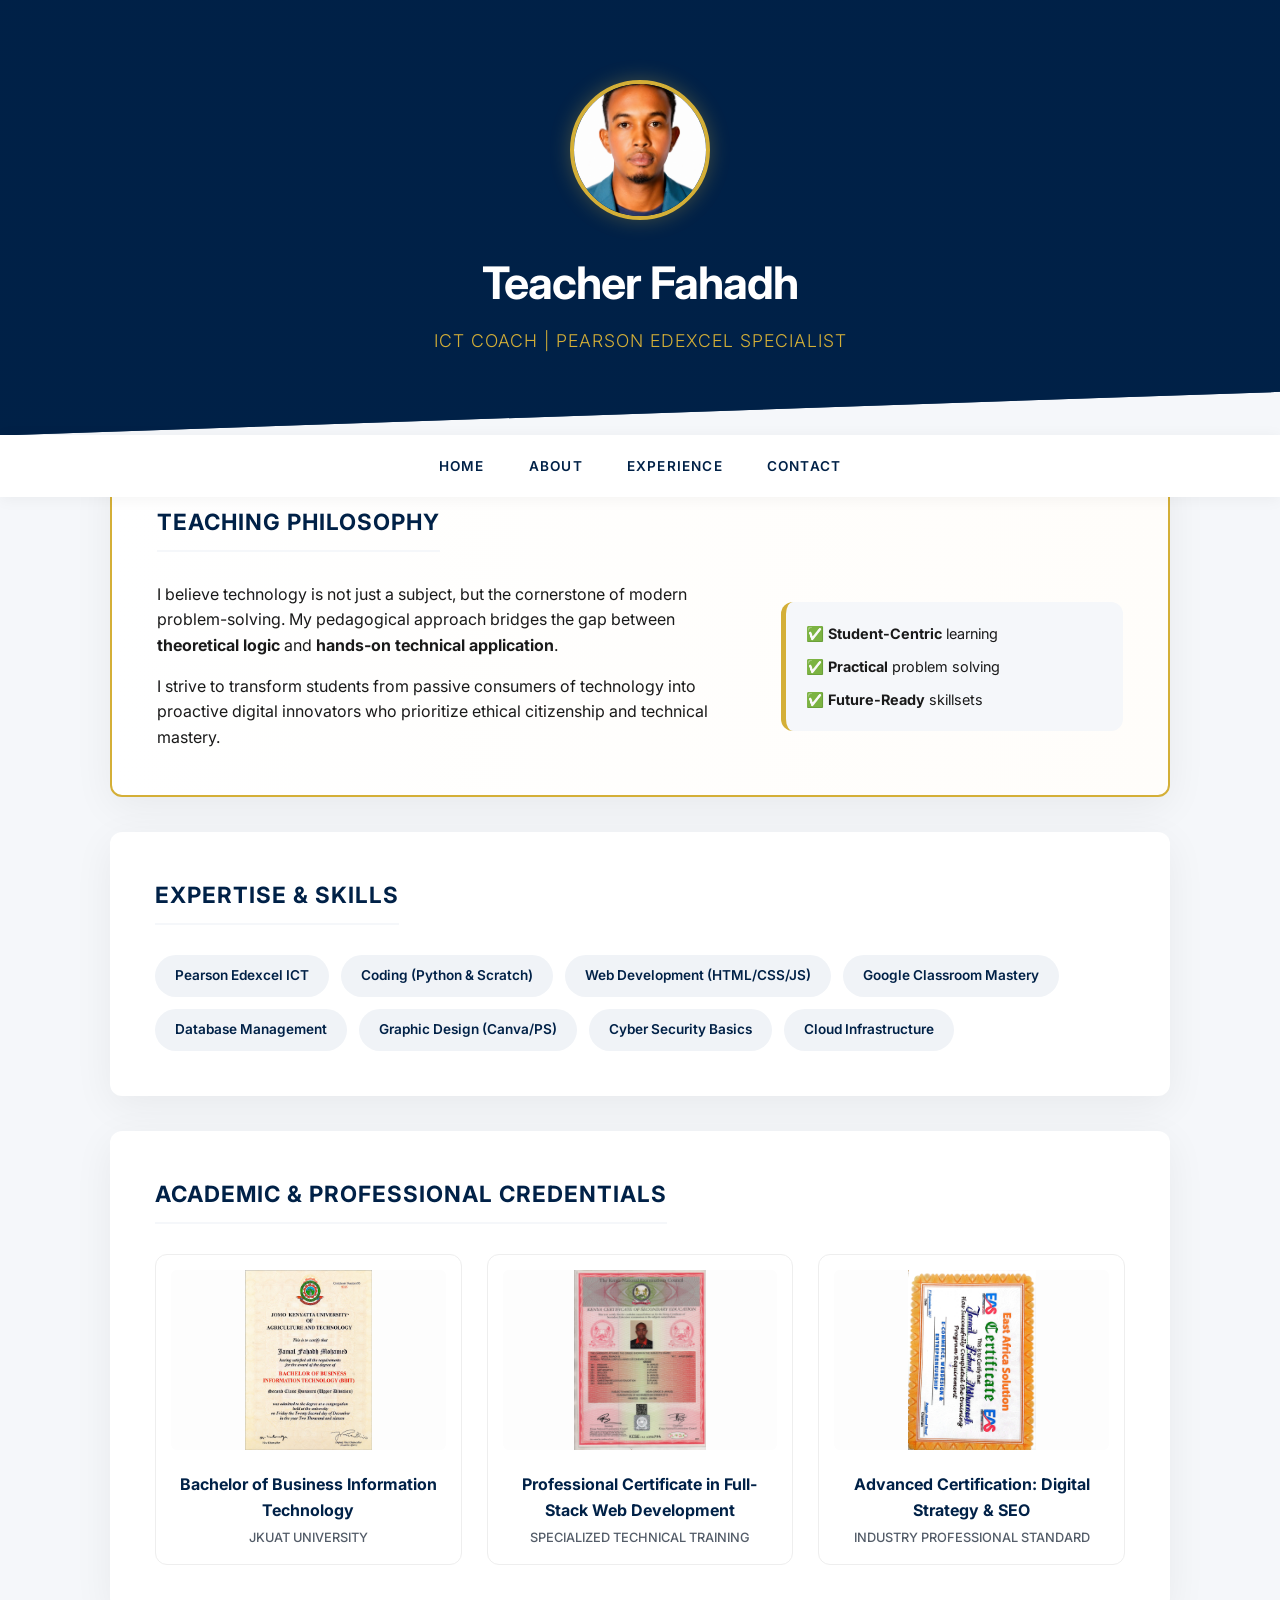
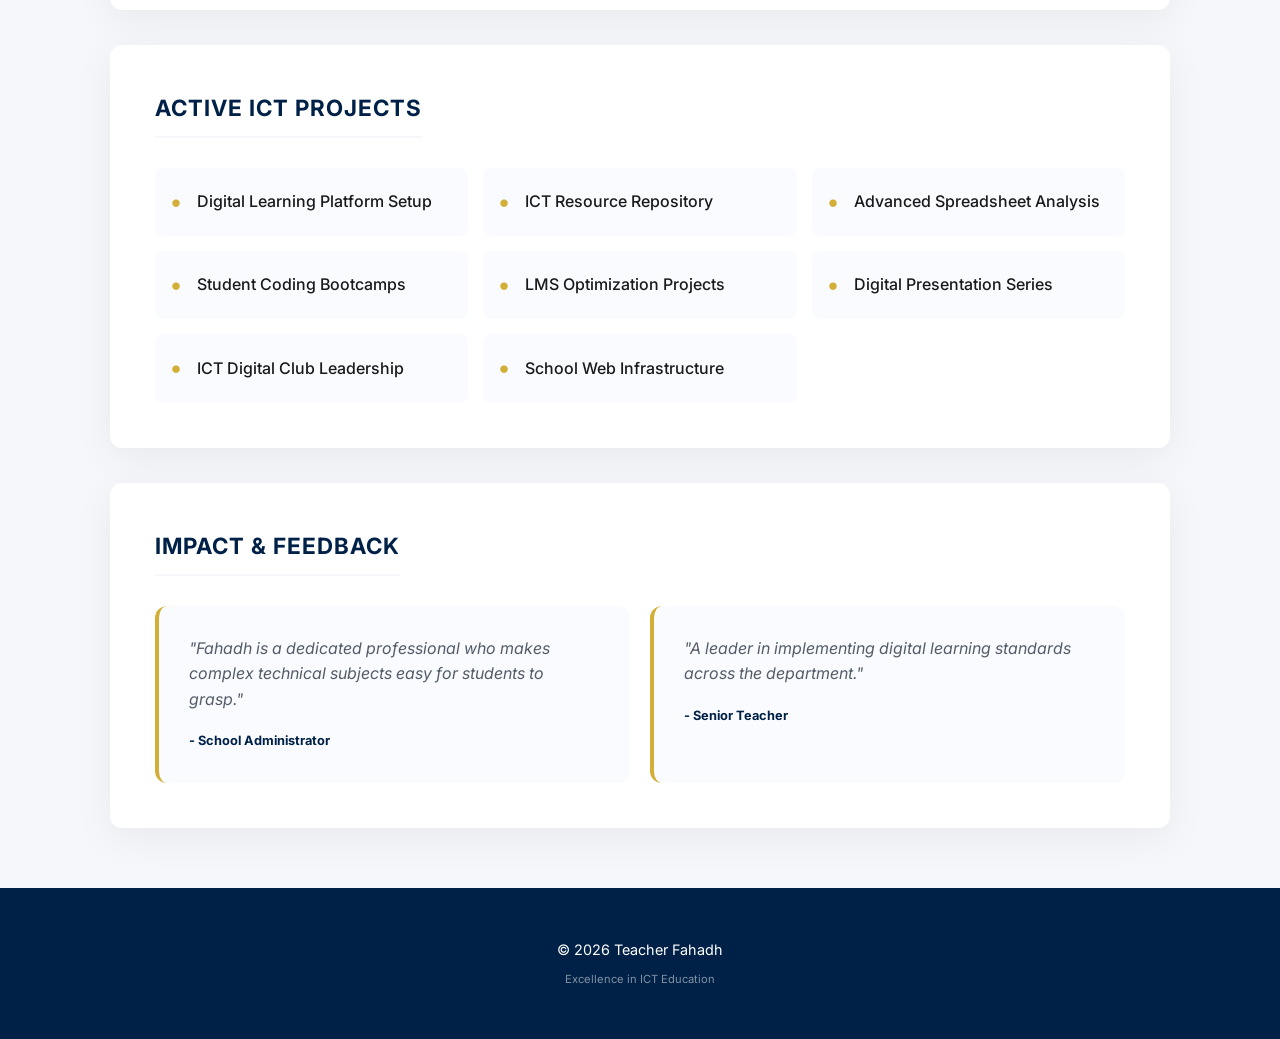
==== about.html @ ad8190e0 "Implement teaching philosophy section in about.html Added teaching philosophy section with styling a" ====
<!DOCTYPE html>
<html lang="en">
<head>
    <meta charset="UTF-8">
    <meta name="viewport" content="width=device-width, initial-scale=1.0">
    <title>About | Teacher Fahadh</title>
    <link href="https://fonts.googleapis.com/css2?family=Inter:wght@300;400;500;600;700&display=swap" rel="stylesheet">
    <style>
        :root {
            --primary: #002147; /* Academic Deep Navy */
            --secondary: #d4af37; /* Professional Gold Accent */
            --accent: #0056b3;
            --bg: #f5f7fa;
            --white: #ffffff;
            --text-main: #1a1a1a;
            --text-muted: #535c68;
            --radius: 12px;
            --shadow: 0 10px 40px rgba(0,0,0,0.06);
        }

        * { margin: 0; padding: 0; box-sizing: border-box; }

        body {
            font-family: 'Inter', sans-serif;
            background-color: var(--bg);
            color: var(--text-main);
            line-height: 1.6;
        }

        /* --- Elegant Header --- */
        header {
            background: linear-gradient(rgba(0, 33, 71, 0.9), rgba(0, 33, 71, 0.9)), url('https://www.transparenttextures.com/patterns/cubes.png'), var(--primary);
            padding: 80px 20px;
            text-align: center;
            color: var(--white);
            clip-path: polygon(0 0, 100% 0, 100% 90%, 0% 100%);
        }

        header img {
            width: 140px;
            height: 140px;
            border-radius: 50%;
            border: 4px solid var(--secondary);
            box-shadow: 0 0 20px rgba(212, 175, 55, 0.3);
            object-fit: cover;
            margin-bottom: 20px;
        }

        header h1 { font-size: 2.8rem; letter-spacing: -1px; margin-bottom: 8px; }
        header p { font-weight: 300; letter-spacing: 1px; color: var(--secondary); font-size: 1.1rem; text-transform: uppercase; }

        /* --- Floating Navigation --- */
        nav {
            background: var(--white);
            padding: 18px 0;
            position: sticky;
            top: 0;
            z-index: 1000;
            text-align: center;
            box-shadow: 0 2px 15px rgba(0,0,0,0.05);
        }

        nav a {
            color: var(--primary);
            text-decoration: none;
            margin: 0 20px;
            font-weight: 600;
            font-size: 0.85rem;
            text-transform: uppercase;
            letter-spacing: 1.2px;
            transition: all 0.3s;
        }

        nav a:hover { color: var(--accent); border-bottom: 2px solid var(--secondary); }

        /* --- Content Container --- */
        .container {
            max-width: 1100px;
            margin: -40px auto 60px;
            padding: 0 20px;
        }

        .section {
            background: var(--white);
            padding: 45px;
            border-radius: var(--radius);
            box-shadow: var(--shadow);
            margin-bottom: 35px;
        }

        /* --- Teaching Philosophy Highlighting --- */
        .philosophy-card {
            border: 2px solid var(--secondary);
            background: linear-gradient(to right, #ffffff, #fffdfa);
        }

        .philosophy-content {
            display: flex;
            gap: 30px;
            align-items: center;
        }

        .philosophy-text { flex: 2; }
        .philosophy-quotes {
            flex: 1;
            background: var(--bg);
            padding: 20px;
            border-radius: var(--radius);
            font-size: 0.9rem;
            border-left: 5px solid var(--secondary);
        }

        h2 {
            color: var(--primary);
            font-size: 1.4rem;
            margin-bottom: 30px;
            text-transform: uppercase;
            letter-spacing: 1px;
            border-bottom: 2px solid var(--bg);
            padding-bottom: 10px;
            display: inline-block;
        }

        /* --- Skills & Project Tags --- */
        .skill-grid {
            display: flex;
            flex-wrap: wrap;
            gap: 12px;
        }

        .skill-tag {
            background: #f0f3f7;
            padding: 10px 20px;
            border-radius: 50px;
            font-size: 0.85rem;
            font-weight: 600;
            color: var(--primary);
            transition: 0.3s;
        }

        .skill-tag:hover {
            background: var(--primary);
            color: var(--white);
            transform: scale(1.05);
        }

        /* --- Grid Lists --- */
        .list-grid {
            display: grid;
            grid-template-columns: repeat(auto-fit, minmax(280px, 1fr));
            gap: 15px;
            list-style: none;
        }

        .list-grid li {
            padding: 15px;
            background: #f9fbff;
            border-radius: 8px;
            font-weight: 500;
            display: flex;
            align-items: center;
        }

        .list-grid li::before {
            content: "•";
            color: var(--secondary);
            font-size: 1.5rem;
            margin-right: 15px;
        }

        /* --- Certificate Gallery --- */
        .credential-grid {
            display: grid;
            grid-template-columns: repeat(auto-fit, minmax(280px, 1fr));
            gap: 25px;
        }

        .cert-card {
            border: 1px solid #eee;
            padding: 15px;
            border-radius: var(--radius);
            text-align: center;
            transition: 0.4s;
            background: #fff;
        }

        .cert-card:hover { border-color: var(--secondary); box-shadow: 0 15px 30px rgba(0,0,0,0.1); }

        .cert-card img {
            width: 100%;
            height: 180px;
            object-fit: contain;
            background: #fdfdfd;
            border-radius: 6px;
            margin-bottom: 15px;
        }

        .cert-card h4 { font-size: 1rem; color: var(--primary); margin-bottom: 5px; }
        .cert-card p { font-size: 0.8rem; color: var(--text-muted); font-weight: 500; text-transform: uppercase; }

        /* --- Testimonials --- */
        .testimonial-grid {
            display: grid;
            grid-template-columns: repeat(auto-fit, minmax(300px, 1fr));
            gap: 20px;
        }

        .testimonial-card {
            padding: 30px;
            border-radius: var(--radius);
            background: #f9fbff;
            border-left: 4px solid var(--secondary);
        }

        .testimonial-card p { font-style: italic; color: var(--text-muted); margin-bottom: 15px; }
        .testimonial-card span { font-weight: 700; color: var(--primary); font-size: 0.8rem; }

        footer {
            background: var(--primary);
            color: var(--white);
            text-align: center;
            padding: 50px 20px;
            font-size: 0.9rem;
        }

        @media (max-width: 768px) {
            header h1 { font-size: 2rem; }
            .section { padding: 25px; }
            .philosophy-content { flex-direction: column; }
        }
    </style>
</head>
<body>

<header>
    <img src="profile.jpg" alt="Teacher Fahadh">
    <h1>Teacher Fahadh</h1>
    <p>ICT Coach | Pearson Edexcel Specialist</p>
</header>

<nav>
    <a href="index.html">Home</a>
    <a href="about.html">About</a>
    <a href="experience.html">Experience</a>
    <a href="contact.html">Contact</a>
</nav>

<div class="container">

    <div class="section philosophy-card">
        <h2>Teaching Philosophy</h2>
        <div class="philosophy-content">
            <div class="philosophy-text">
                <p>I believe technology is not just a subject, but the cornerstone of modern problem-solving. My pedagogical approach bridges the gap between <strong>theoretical logic</strong> and <strong>hands-on technical application</strong>.</p>
                <p style="margin-top: 15px;">I strive to transform students from passive consumers of technology into proactive digital innovators who prioritize ethical citizenship and technical mastery.</p>
            </div>
            <div class="philosophy-quotes">
                <ul style="list-style: none;">
                    <li style="margin-bottom: 10px;">✅ <strong>Student-Centric</strong> learning</li>
                    <li style="margin-bottom: 10px;">✅ <strong>Practical</strong> problem solving</li>
                    <li>✅ <strong>Future-Ready</strong> skillsets</li>
                </ul>
            </div>
        </div>
    </div>

    <div class="section">
        <h2>Expertise & Skills</h2>
        <div class="skill-grid">
            <div class="skill-tag">Pearson Edexcel ICT</div>
            <div class="skill-tag">Coding (Python & Scratch)</div>
            <div class="skill-tag">Web Development (HTML/CSS/JS)</div>
            <div class="skill-tag">Google Classroom Mastery</div>
            <div class="skill-tag">Database Management</div>
            <div class="skill-tag">Graphic Design (Canva/PS)</div>
            <div class="skill-tag">Cyber Security Basics</div>
            <div class="skill-tag">Cloud Infrastructure</div>
        </div>
    </div>

    <div class="section">
        <h2>Academic & Professional Credentials</h2>
        <div class="credential-grid">
            <div class="cert-card">
                <img src="cert1.jpg" alt="Degree">
                <h4>Bachelor of Business Information Technology</h4>
                <p>JKUAT University</p>
            </div>
            <div class="cert-card">
                <img src="cert2.jpg" alt="Web Cert">
                <h4>Professional Certificate in Full-Stack Web Development</h4>
                <p>Specialized Technical Training</p>
            </div>
            <div class="cert-card">
                <img src="cert3.jpg" alt="Digital Cert">
                <h4>Advanced Certification: Digital Strategy & SEO</h4>
                <p>Industry Professional Standard</p>
            </div>
        </div>
    </div>

    <div class="section">
        <h2>Active ICT Projects</h2>
        <ul class="list-grid">
            <li>Digital Learning Platform Setup</li>
            <li>ICT Resource Repository</li>
            <li>Advanced Spreadsheet Analysis</li>
            <li>Student Coding Bootcamps</li>
            <li>LMS Optimization Projects</li>
            <li>Digital Presentation Series</li>
            <li>ICT Digital Club Leadership</li>
            <li>School Web Infrastructure</li>
        </ul>
    </div>

    <div class="section">
        <h2>Impact & Feedback</h2>
        <div class="testimonial-grid">
            <div class="testimonial-card">
                <p>"Fahadh is a dedicated professional who makes complex technical subjects easy for students to grasp."</p>
                <span>- School Administrator</span>
            </div>
            <div class="testimonial-card">
                <p>"A leader in implementing digital learning standards across the department."</p>
                <span>- Senior Teacher</span>
            </div>
        </div>
    </div>

</div>

<footer>
    <p>© 2026 Teacher Fahadh</p>
    <p style="opacity: 0.5; font-size: 0.7rem; margin-top: 10px;">Excellence in ICT Education</p>
</footer>

</body>
</html>
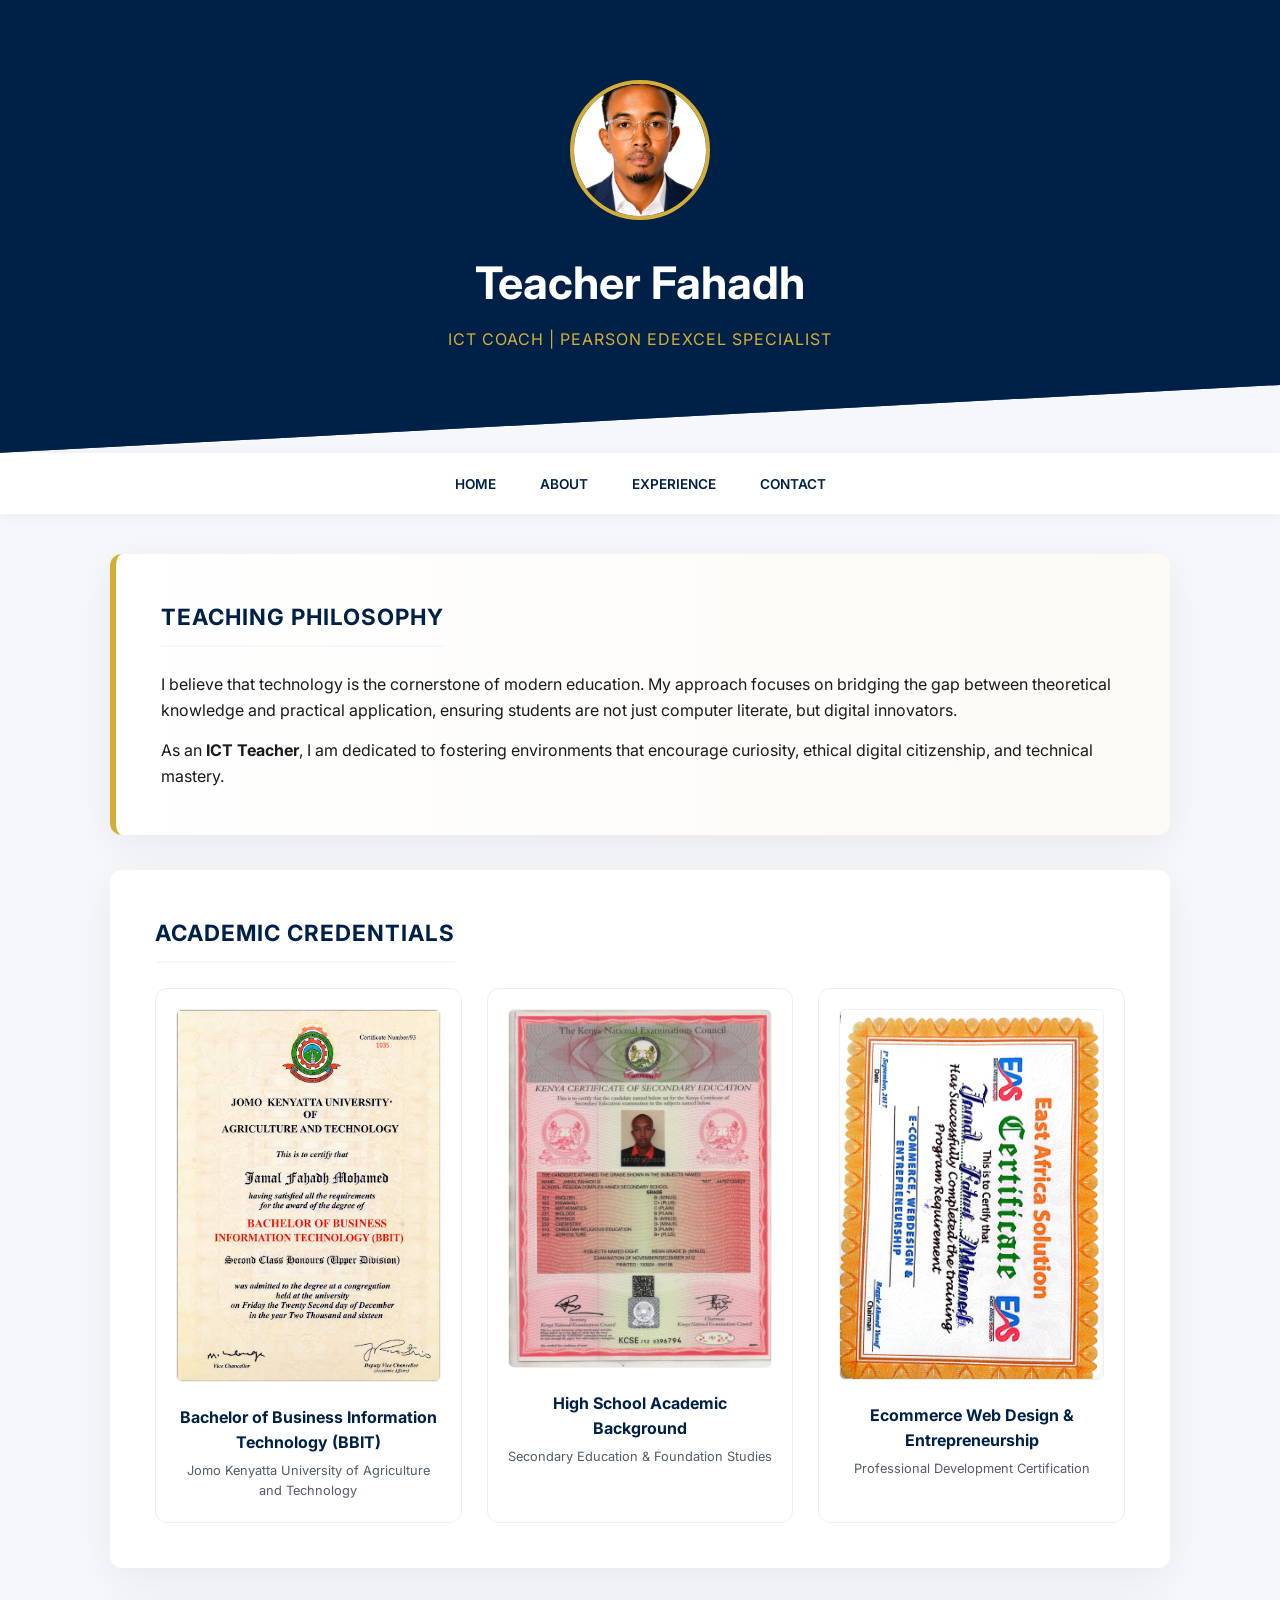
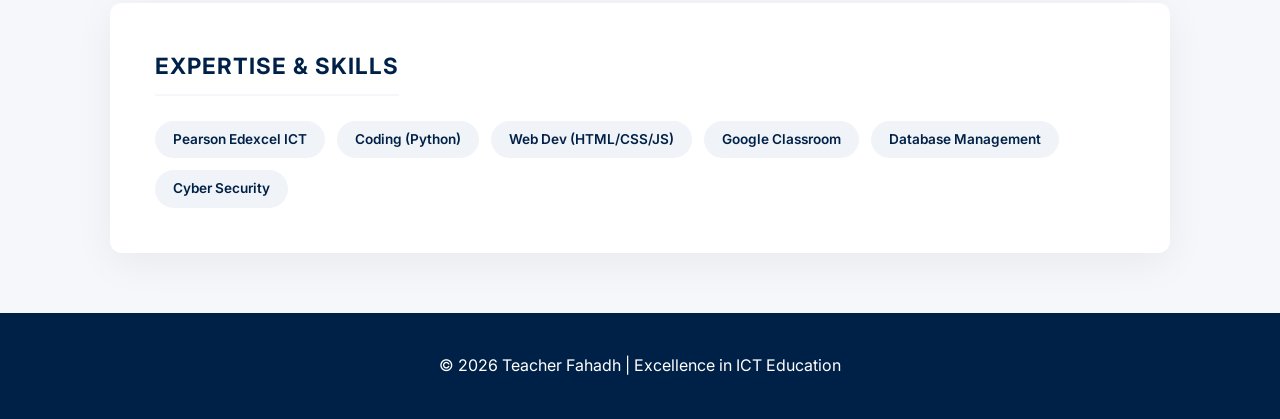
==== commit 69126a29: "Update about.html" ====
--- a/about.html
+++ b/about.html
@@ -7,8 +7,8 @@
     <link href="https://fonts.googleapis.com/css2?family=Inter:wght@300;400;500;600;700&display=swap" rel="stylesheet">
     <style>
         :root {
-            --primary: #002147; /* Academic Deep Navy */
-            --secondary: #d4af37; /* Professional Gold Accent */
+            --primary: #002147; 
+            --secondary: #d4af37; 
             --accent: #0056b3;
             --bg: #f5f7fa;
             --white: #ffffff;
@@ -27,13 +27,12 @@
             line-height: 1.6;
         }
 
-        /* --- Elegant Header --- */
         header {
             background: linear-gradient(rgba(0, 33, 71, 0.9), rgba(0, 33, 71, 0.9)), url('https://www.transparenttextures.com/patterns/cubes.png'), var(--primary);
-            padding: 80px 20px;
+            padding: 80px 20px 100px; /* Increased bottom padding */
             text-align: center;
             color: var(--white);
-            clip-path: polygon(0 0, 100% 0, 100% 90%, 0% 100%);
+            clip-path: polygon(0 0, 100% 0, 100% 85%, 0% 100%);
         }
 
         header img {
@@ -41,15 +40,13 @@
             height: 140px;
             border-radius: 50%;
             border: 4px solid var(--secondary);
-            box-shadow: 0 0 20px rgba(212, 175, 55, 0.3);
+            margin-bottom: 20px;
             object-fit: cover;
-            margin-bottom: 20px;
-        }
-
-        header h1 { font-size: 2.8rem; letter-spacing: -1px; margin-bottom: 8px; }
-        header p { font-weight: 300; letter-spacing: 1px; color: var(--secondary); font-size: 1.1rem; text-transform: uppercase; }
-
-        /* --- Floating Navigation --- */
+        }
+
+        header h1 { font-size: 2.8rem; margin-bottom: 8px; }
+        header p { color: var(--secondary); text-transform: uppercase; letter-spacing: 1px; }
+
         nav {
             background: var(--white);
             padding: 18px 0;
@@ -67,16 +64,11 @@
             font-weight: 600;
             font-size: 0.85rem;
             text-transform: uppercase;
-            letter-spacing: 1.2px;
-            transition: all 0.3s;
-        }
-
-        nav a:hover { color: var(--accent); border-bottom: 2px solid var(--secondary); }
-
-        /* --- Content Container --- */
+        }
+
         .container {
             max-width: 1100px;
-            margin: -40px auto 60px;
+            margin: 40px auto 60px; /* Changed from -40px to 40px to fix visibility */
             padding: 0 20px;
         }
 
@@ -88,32 +80,16 @@
             margin-bottom: 35px;
         }
 
-        /* --- Teaching Philosophy Highlighting --- */
-        .philosophy-card {
-            border: 2px solid var(--secondary);
-            background: linear-gradient(to right, #ffffff, #fffdfa);
-        }
-
-        .philosophy-content {
-            display: flex;
-            gap: 30px;
-            align-items: center;
-        }
-
-        .philosophy-text { flex: 2; }
-        .philosophy-quotes {
-            flex: 1;
-            background: var(--bg);
-            padding: 20px;
-            border-radius: var(--radius);
-            font-size: 0.9rem;
-            border-left: 5px solid var(--secondary);
+        /* --- Featured Philosophy Styling --- */
+        .highlight-section {
+            border-left: 6px solid var(--secondary);
+            background: linear-gradient(to right, #ffffff, #fcfaf5);
         }
 
         h2 {
             color: var(--primary);
             font-size: 1.4rem;
-            margin-bottom: 30px;
+            margin-bottom: 25px;
             text-transform: uppercase;
             letter-spacing: 1px;
             border-bottom: 2px solid var(--bg);
@@ -121,54 +97,16 @@
             display: inline-block;
         }
 
-        /* --- Skills & Project Tags --- */
-        .skill-grid {
-            display: flex;
-            flex-wrap: wrap;
-            gap: 12px;
-        }
-
+        .skill-grid { display: flex; flex-wrap: wrap; gap: 12px; }
         .skill-tag {
             background: #f0f3f7;
-            padding: 10px 20px;
+            padding: 8px 18px;
             border-radius: 50px;
             font-size: 0.85rem;
             font-weight: 600;
             color: var(--primary);
-            transition: 0.3s;
-        }
-
-        .skill-tag:hover {
-            background: var(--primary);
-            color: var(--white);
-            transform: scale(1.05);
-        }
-
-        /* --- Grid Lists --- */
-        .list-grid {
-            display: grid;
-            grid-template-columns: repeat(auto-fit, minmax(280px, 1fr));
-            gap: 15px;
-            list-style: none;
-        }
-
-        .list-grid li {
-            padding: 15px;
-            background: #f9fbff;
-            border-radius: 8px;
-            font-weight: 500;
-            display: flex;
-            align-items: center;
-        }
-
-        .list-grid li::before {
-            content: "•";
-            color: var(--secondary);
-            font-size: 1.5rem;
-            margin-right: 15px;
-        }
-
-        /* --- Certificate Gallery --- */
+        }
+
         .credential-grid {
             display: grid;
             grid-template-columns: repeat(auto-fit, minmax(280px, 1fr));
@@ -177,56 +115,22 @@
 
         .cert-card {
             border: 1px solid #eee;
-            padding: 15px;
+            padding: 20px;
             border-radius: var(--radius);
             text-align: center;
-            transition: 0.4s;
-            background: #fff;
-        }
-
-        .cert-card:hover { border-color: var(--secondary); box-shadow: 0 15px 30px rgba(0,0,0,0.1); }
-
-        .cert-card img {
-            width: 100%;
-            height: 180px;
-            object-fit: contain;
-            background: #fdfdfd;
-            border-radius: 6px;
-            margin-bottom: 15px;
-        }
-
-        .cert-card h4 { font-size: 1rem; color: var(--primary); margin-bottom: 5px; }
-        .cert-card p { font-size: 0.8rem; color: var(--text-muted); font-weight: 500; text-transform: uppercase; }
-
-        /* --- Testimonials --- */
-        .testimonial-grid {
-            display: grid;
-            grid-template-columns: repeat(auto-fit, minmax(300px, 1fr));
-            gap: 20px;
-        }
-
-        .testimonial-card {
-            padding: 30px;
-            border-radius: var(--radius);
-            background: #f9fbff;
-            border-left: 4px solid var(--secondary);
-        }
-
-        .testimonial-card p { font-style: italic; color: var(--text-muted); margin-bottom: 15px; }
-        .testimonial-card span { font-weight: 700; color: var(--primary); font-size: 0.8rem; }
-
-        footer {
-            background: var(--primary);
-            color: var(--white);
-            text-align: center;
-            padding: 50px 20px;
-            font-size: 0.9rem;
-        }
+            transition: 0.3s;
+        }
+
+        .cert-card:hover { border-color: var(--secondary); transform: translateY(-5px); }
+        .cert-card img { width: 100%; border-radius: 6px; margin-bottom: 15px; border: 1px solid #f0f0f0; }
+        .cert-card h4 { color: var(--primary); font-size: 1rem; margin-bottom: 5px; }
+        .cert-card p { font-size: 0.8rem; color: var(--text-muted); }
+
+        footer { background: var(--primary); color: var(--white); text-align: center; padding: 40px; }
 
         @media (max-width: 768px) {
             header h1 { font-size: 2rem; }
-            .section { padding: 25px; }
-            .philosophy-content { flex-direction: column; }
+            .container { margin-top: 20px; }
         }
     </style>
 </head>
@@ -247,19 +151,29 @@
 
 <div class="container">
 
-    <div class="section philosophy-card">
+    <div class="section highlight-section">
         <h2>Teaching Philosophy</h2>
-        <div class="philosophy-content">
-            <div class="philosophy-text">
-                <p>I believe technology is not just a subject, but the cornerstone of modern problem-solving. My pedagogical approach bridges the gap between <strong>theoretical logic</strong> and <strong>hands-on technical application</strong>.</p>
-                <p style="margin-top: 15px;">I strive to transform students from passive consumers of technology into proactive digital innovators who prioritize ethical citizenship and technical mastery.</p>
+        <p>I believe that technology is the cornerstone of modern education. My approach focuses on bridging the gap between theoretical knowledge and practical application, ensuring students are not just computer literate, but digital innovators.</p>
+        <p style="margin-top: 15px;">As an <strong>ICT Teacher</strong>, I am dedicated to fostering environments that encourage curiosity, ethical digital citizenship, and technical mastery.</p>
+    </div>
+
+    <div class="section">
+        <h2>Academic Credentials</h2>
+        <div class="credential-grid">
+            <div class="cert-card">
+                <img src="cert1.jpg" alt="BBIT Degree">
+                <h4>Bachelor of Business Information Technology (BBIT)</h4>
+                <p>Jomo Kenyatta University of Agriculture and Technology</p>
             </div>
-            <div class="philosophy-quotes">
-                <ul style="list-style: none;">
-                    <li style="margin-bottom: 10px;">✅ <strong>Student-Centric</strong> learning</li>
-                    <li style="margin-bottom: 10px;">✅ <strong>Practical</strong> problem solving</li>
-                    <li>✅ <strong>Future-Ready</strong> skillsets</li>
-                </ul>
+            <div class="cert-card">
+                <img src="cert2.jpg" alt="High School">
+                <h4>High School Academic Background</h4>
+                <p>Secondary Education & Foundation Studies</p>
+            </div>
+            <div class="cert-card">
+                <img src="cert3.jpg" alt="Ecommerce Cert">
+                <h4>Ecommerce Web Design & Entrepreneurship</h4>
+                <p>Professional Development Certification</p>
             </div>
         </div>
     </div>
@@ -268,70 +182,18 @@
         <h2>Expertise & Skills</h2>
         <div class="skill-grid">
             <div class="skill-tag">Pearson Edexcel ICT</div>
-            <div class="skill-tag">Coding (Python & Scratch)</div>
-            <div class="skill-tag">Web Development (HTML/CSS/JS)</div>
-            <div class="skill-tag">Google Classroom Mastery</div>
+            <div class="skill-tag">Coding (Python)</div>
+            <div class="skill-tag">Web Dev (HTML/CSS/JS)</div>
+            <div class="skill-tag">Google Classroom</div>
             <div class="skill-tag">Database Management</div>
-            <div class="skill-tag">Graphic Design (Canva/PS)</div>
-            <div class="skill-tag">Cyber Security Basics</div>
-            <div class="skill-tag">Cloud Infrastructure</div>
+            <div class="skill-tag">Cyber Security</div>
         </div>
     </div>
 
-    <div class="section">
-        <h2>Academic & Professional Credentials</h2>
-        <div class="credential-grid">
-            <div class="cert-card">
-                <img src="cert1.jpg" alt="Degree">
-                <h4>Bachelor of Business Information Technology</h4>
-                <p>JKUAT University</p>
-            </div>
-            <div class="cert-card">
-                <img src="cert2.jpg" alt="Web Cert">
-                <h4>Professional Certificate in Full-Stack Web Development</h4>
-                <p>Specialized Technical Training</p>
-            </div>
-            <div class="cert-card">
-                <img src="cert3.jpg" alt="Digital Cert">
-                <h4>Advanced Certification: Digital Strategy & SEO</h4>
-                <p>Industry Professional Standard</p>
-            </div>
-        </div>
-    </div>
-
-    <div class="section">
-        <h2>Active ICT Projects</h2>
-        <ul class="list-grid">
-            <li>Digital Learning Platform Setup</li>
-            <li>ICT Resource Repository</li>
-            <li>Advanced Spreadsheet Analysis</li>
-            <li>Student Coding Bootcamps</li>
-            <li>LMS Optimization Projects</li>
-            <li>Digital Presentation Series</li>
-            <li>ICT Digital Club Leadership</li>
-            <li>School Web Infrastructure</li>
-        </ul>
-    </div>
-
-    <div class="section">
-        <h2>Impact & Feedback</h2>
-        <div class="testimonial-grid">
-            <div class="testimonial-card">
-                <p>"Fahadh is a dedicated professional who makes complex technical subjects easy for students to grasp."</p>
-                <span>- School Administrator</span>
-            </div>
-            <div class="testimonial-card">
-                <p>"A leader in implementing digital learning standards across the department."</p>
-                <span>- Senior Teacher</span>
-            </div>
-        </div>
-    </div>
-
 </div>
 
 <footer>
-    <p>© 2026 Teacher Fahadh</p>
-    <p style="opacity: 0.5; font-size: 0.7rem; margin-top: 10px;">Excellence in ICT Education</p>
+    <p>© 2026 Teacher Fahadh | Excellence in ICT Education</p>
 </footer>
 
 </body>
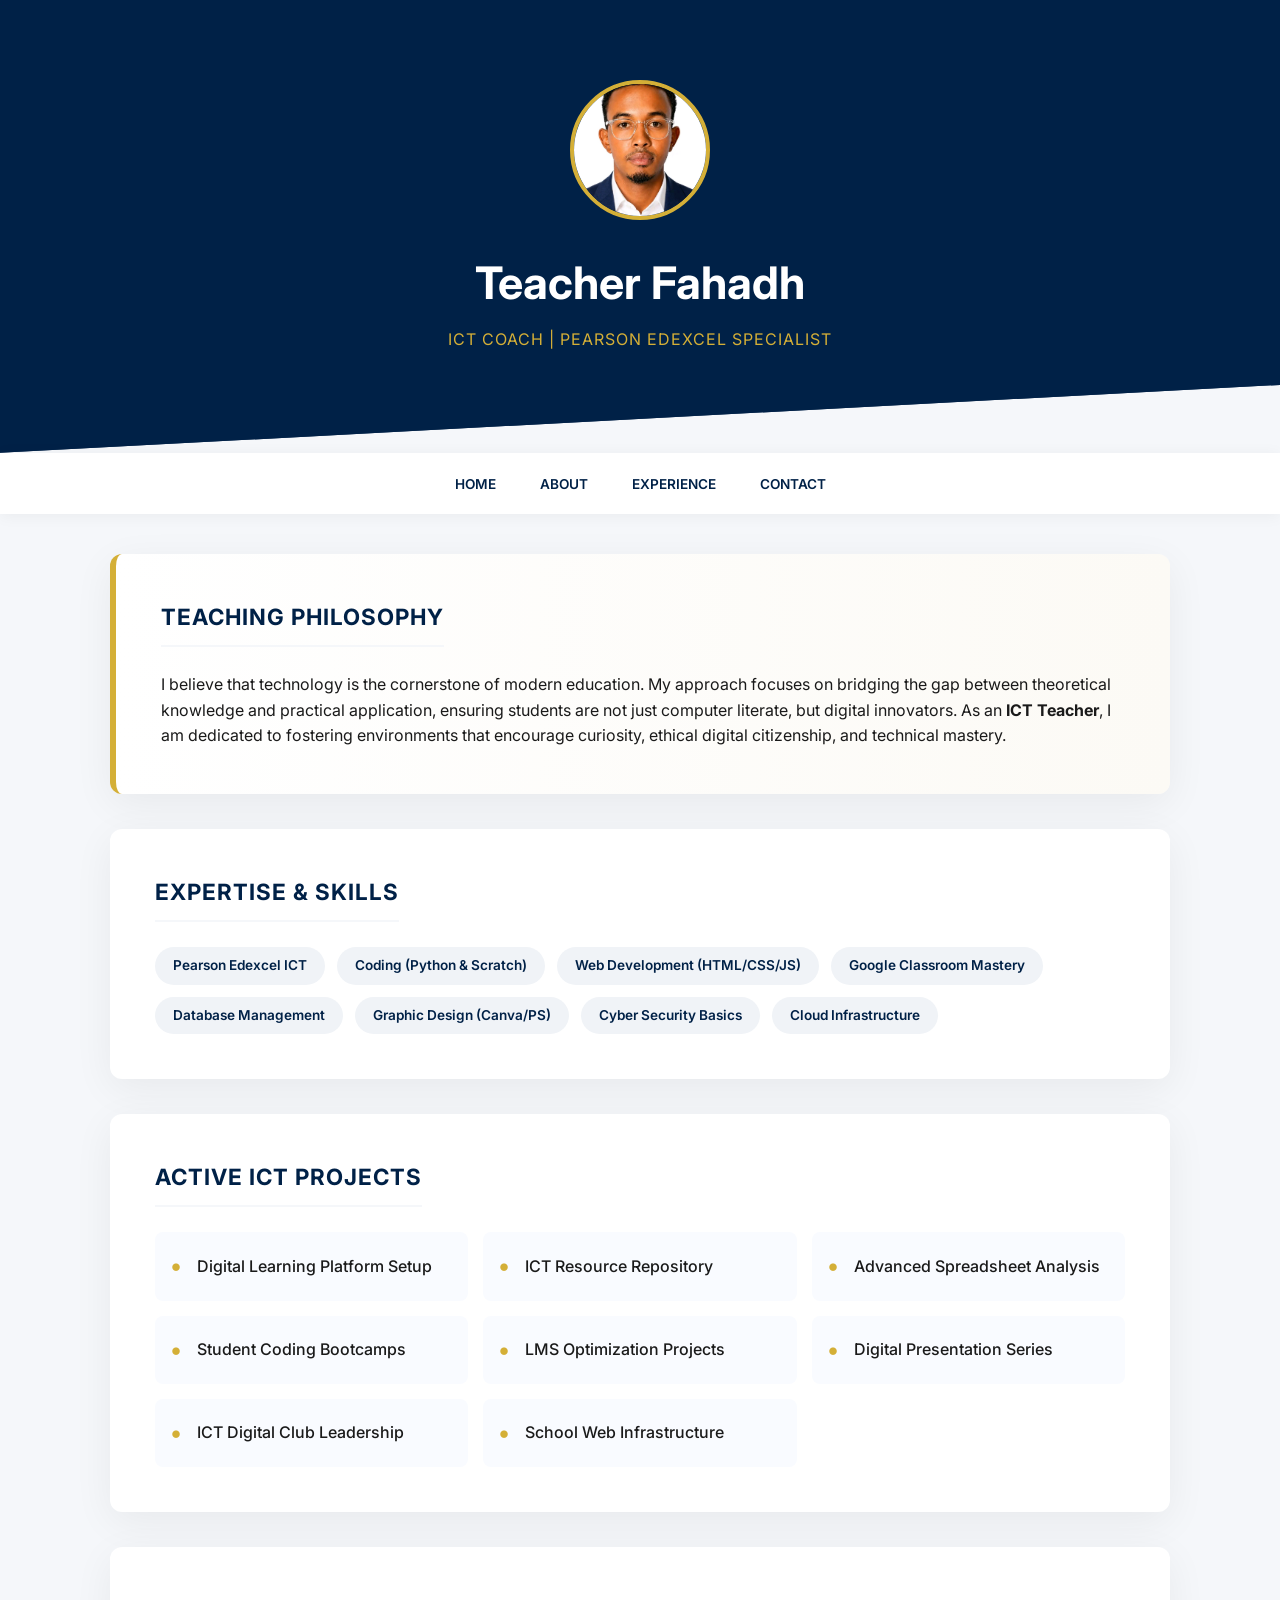
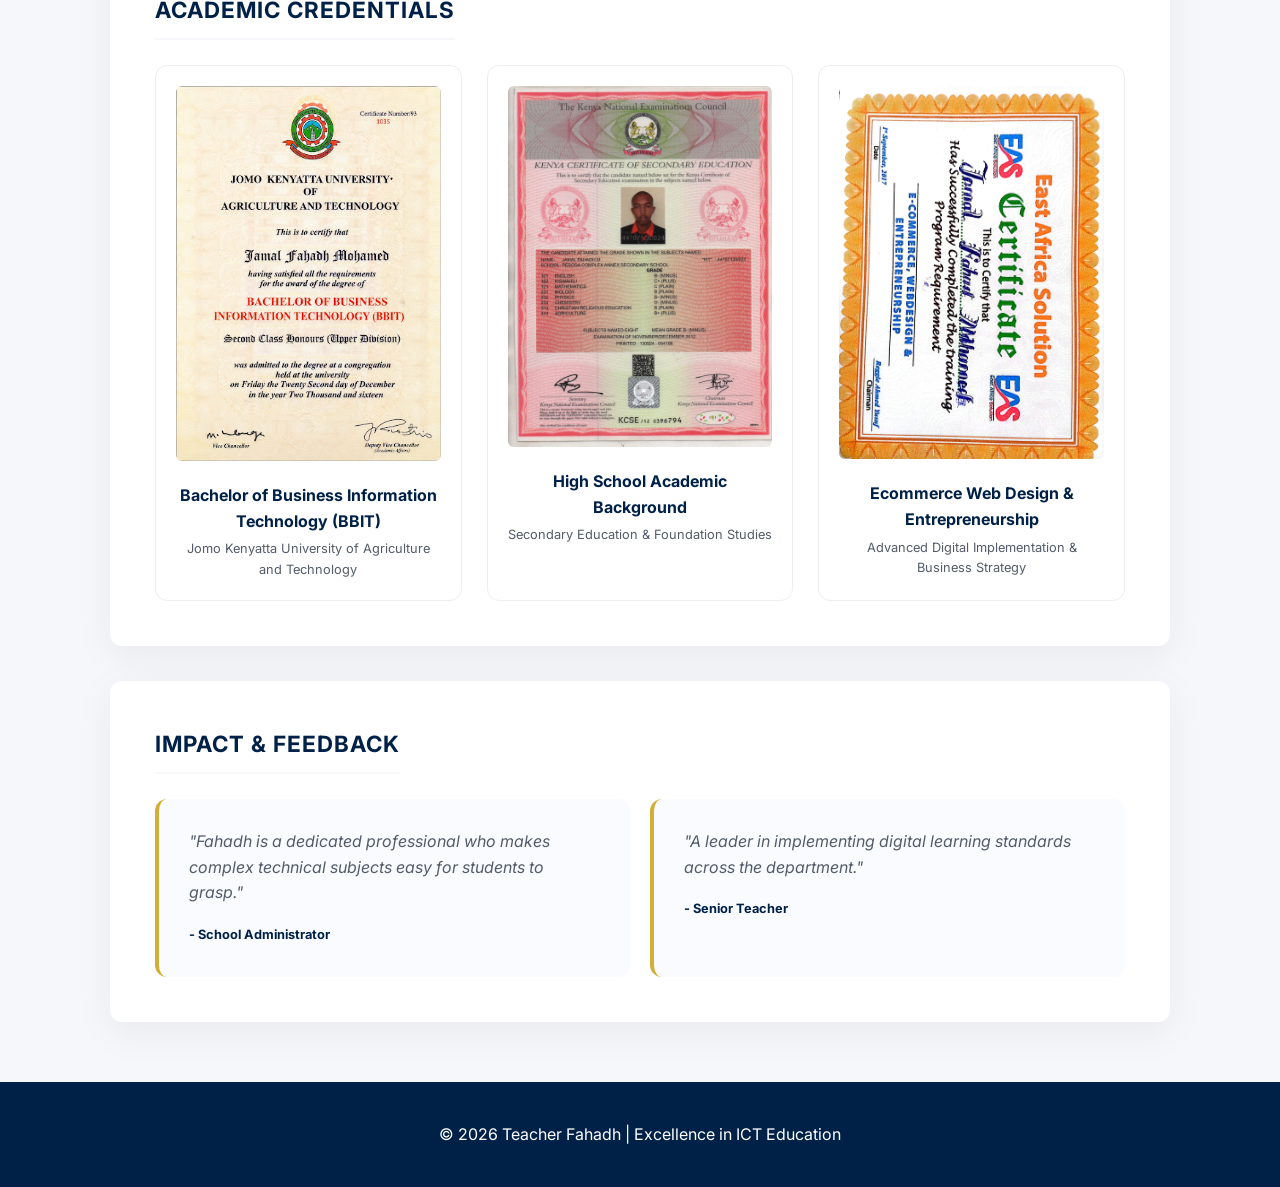
==== commit 1282b8e3: "Update about.html" ====
--- a/about.html
+++ b/about.html
@@ -29,7 +29,7 @@
 
         header {
             background: linear-gradient(rgba(0, 33, 71, 0.9), rgba(0, 33, 71, 0.9)), url('https://www.transparenttextures.com/patterns/cubes.png'), var(--primary);
-            padding: 80px 20px 100px; /* Increased bottom padding */
+            padding: 80px 20px 100px;
             text-align: center;
             color: var(--white);
             clip-path: polygon(0 0, 100% 0, 100% 85%, 0% 100%);
@@ -68,7 +68,7 @@
 
         .container {
             max-width: 1100px;
-            margin: 40px auto 60px; /* Changed from -40px to 40px to fix visibility */
+            margin: 40px auto 60px; /* Fixed visibility: moved below header */
             padding: 0 20px;
         }
 
@@ -80,7 +80,6 @@
             margin-bottom: 35px;
         }
 
-        /* --- Featured Philosophy Styling --- */
         .highlight-section {
             border-left: 6px solid var(--secondary);
             background: linear-gradient(to right, #ffffff, #fcfaf5);
@@ -107,6 +106,29 @@
             color: var(--primary);
         }
 
+        .list-grid {
+            display: grid;
+            grid-template-columns: repeat(auto-fit, minmax(280px, 1fr));
+            gap: 15px;
+            list-style: none;
+        }
+
+        .list-grid li {
+            padding: 15px;
+            background: #f9fbff;
+            border-radius: 8px;
+            font-weight: 500;
+            display: flex;
+            align-items: center;
+        }
+
+        .list-grid li::before {
+            content: "•";
+            color: var(--secondary);
+            font-size: 1.5rem;
+            margin-right: 15px;
+        }
+
         .credential-grid {
             display: grid;
             grid-template-columns: repeat(auto-fit, minmax(280px, 1fr));
@@ -118,20 +140,30 @@
             padding: 20px;
             border-radius: var(--radius);
             text-align: center;
-            transition: 0.3s;
-        }
-
-        .cert-card:hover { border-color: var(--secondary); transform: translateY(-5px); }
-        .cert-card img { width: 100%; border-radius: 6px; margin-bottom: 15px; border: 1px solid #f0f0f0; }
+        }
+
+        .cert-card img { width: 100%; border-radius: 6px; margin-bottom: 15px; }
         .cert-card h4 { color: var(--primary); font-size: 1rem; margin-bottom: 5px; }
         .cert-card p { font-size: 0.8rem; color: var(--text-muted); }
 
+        .testimonial-grid {
+            display: grid;
+            grid-template-columns: repeat(auto-fit, minmax(300px, 1fr));
+            gap: 20px;
+        }
+
+        .testimonial-card {
+            padding: 30px;
+            border-radius: var(--radius);
+            background: #f9fbff;
+            border-left: 4px solid var(--secondary);
+        }
+
+        .testimonial-card p { font-style: italic; color: var(--text-muted); margin-bottom: 15px; }
+        .testimonial-card span { font-weight: 700; color: var(--primary); font-size: 0.8rem; }
+
         footer { background: var(--primary); color: var(--white); text-align: center; padding: 40px; }
 
-        @media (max-width: 768px) {
-            header h1 { font-size: 2rem; }
-            .container { margin-top: 20px; }
-        }
     </style>
 </head>
 <body>
@@ -153,15 +185,42 @@
 
     <div class="section highlight-section">
         <h2>Teaching Philosophy</h2>
-        <p>I believe that technology is the cornerstone of modern education. My approach focuses on bridging the gap between theoretical knowledge and practical application, ensuring students are not just computer literate, but digital innovators.</p>
-        <p style="margin-top: 15px;">As an <strong>ICT Teacher</strong>, I am dedicated to fostering environments that encourage curiosity, ethical digital citizenship, and technical mastery.</p>
+        <p>I believe that technology is the cornerstone of modern education. My approach focuses on bridging the gap between theoretical knowledge and practical application, ensuring students are not just computer literate, but digital innovators. As an <strong>ICT Teacher</strong>, I am dedicated to fostering environments that encourage curiosity, ethical digital citizenship, and technical mastery.</p>
+    </div>
+
+    <div class="section">
+        <h2>Expertise & Skills</h2>
+        <div class="skill-grid">
+            <div class="skill-tag">Pearson Edexcel ICT</div>
+            <div class="skill-tag">Coding (Python & Scratch)</div>
+            <div class="skill-tag">Web Development (HTML/CSS/JS)</div>
+            <div class="skill-tag">Google Classroom Mastery</div>
+            <div class="skill-tag">Database Management</div>
+            <div class="skill-tag">Graphic Design (Canva/PS)</div>
+            <div class="skill-tag">Cyber Security Basics</div>
+            <div class="skill-tag">Cloud Infrastructure</div>
+        </div>
+    </div>
+
+    <div class="section">
+        <h2>Active ICT Projects</h2>
+        <ul class="list-grid">
+            <li>Digital Learning Platform Setup</li>
+            <li>ICT Resource Repository</li>
+            <li>Advanced Spreadsheet Analysis</li>
+            <li>Student Coding Bootcamps</li>
+            <li>LMS Optimization Projects</li>
+            <li>Digital Presentation Series</li>
+            <li>ICT Digital Club Leadership</li>
+            <li>School Web Infrastructure</li>
+        </ul>
     </div>
 
     <div class="section">
         <h2>Academic Credentials</h2>
         <div class="credential-grid">
             <div class="cert-card">
-                <img src="cert1.jpg" alt="BBIT Degree">
+                <img src="cert1.jpg" alt="BBIT">
                 <h4>Bachelor of Business Information Technology (BBIT)</h4>
                 <p>Jomo Kenyatta University of Agriculture and Technology</p>
             </div>
@@ -171,22 +230,24 @@
                 <p>Secondary Education & Foundation Studies</p>
             </div>
             <div class="cert-card">
-                <img src="cert3.jpg" alt="Ecommerce Cert">
+                <img src="cert3.jpg" alt="Ecommerce">
                 <h4>Ecommerce Web Design & Entrepreneurship</h4>
-                <p>Professional Development Certification</p>
+                <p>Advanced Digital Implementation & Business Strategy</p>
             </div>
         </div>
     </div>
 
     <div class="section">
-        <h2>Expertise & Skills</h2>
-        <div class="skill-grid">
-            <div class="skill-tag">Pearson Edexcel ICT</div>
-            <div class="skill-tag">Coding (Python)</div>
-            <div class="skill-tag">Web Dev (HTML/CSS/JS)</div>
-            <div class="skill-tag">Google Classroom</div>
-            <div class="skill-tag">Database Management</div>
-            <div class="skill-tag">Cyber Security</div>
+        <h2>Impact & Feedback</h2>
+        <div class="testimonial-grid">
+            <div class="testimonial-card">
+                <p>"Fahadh is a dedicated professional who makes complex technical subjects easy for students to grasp."</p>
+                <span>- School Administrator</span>
+            </div>
+            <div class="testimonial-card">
+                <p>"A leader in implementing digital learning standards across the department."</p>
+                <span>- Senior Teacher</span>
+            </div>
         </div>
     </div>
 
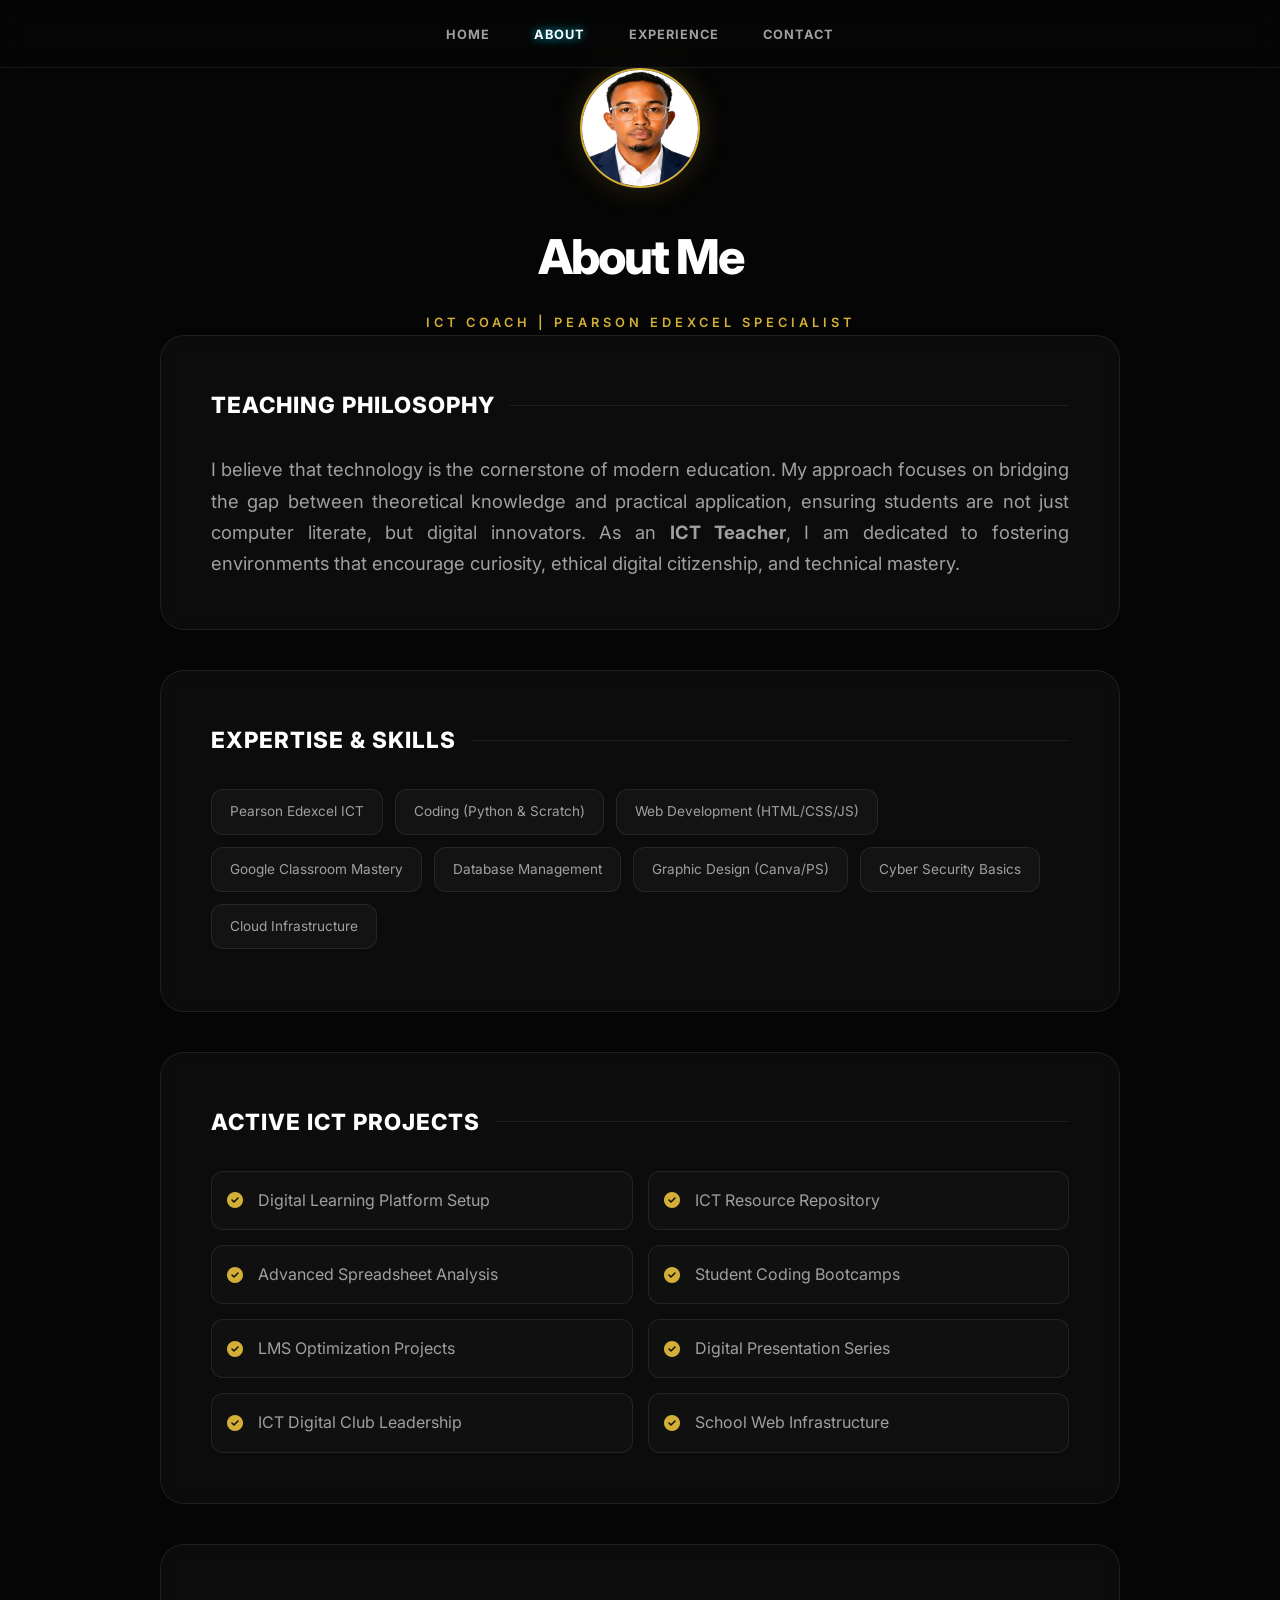
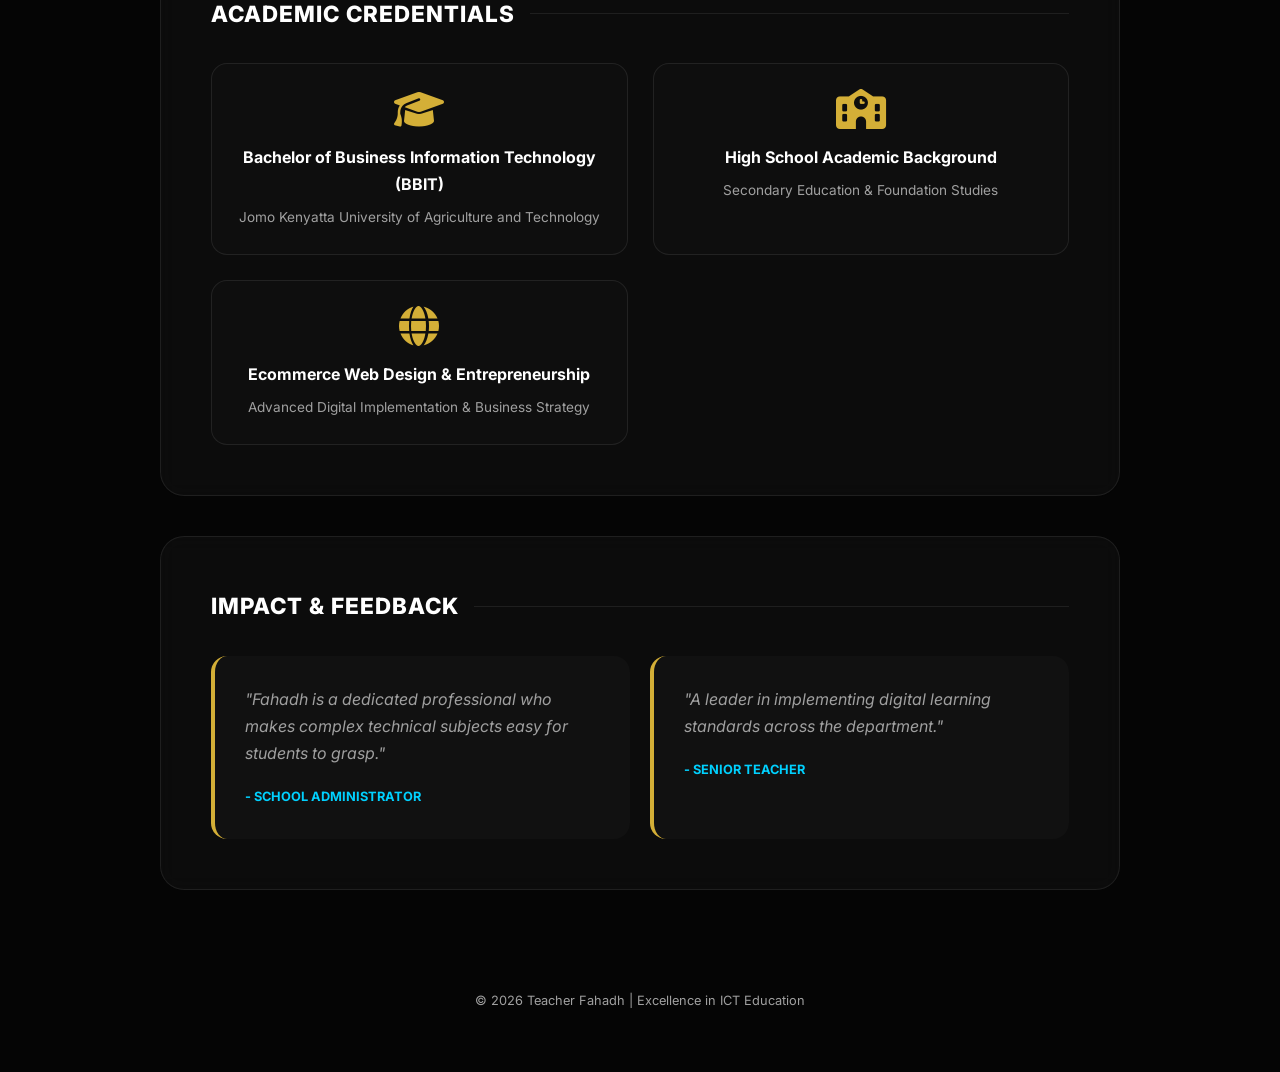
==== commit d9832366: "Update about.html" ====
--- a/about.html
+++ b/about.html
@@ -4,258 +4,117 @@
     <meta charset="UTF-8">
     <meta name="viewport" content="width=device-width, initial-scale=1.0">
     <title>About | Teacher Fahadh</title>
-    <link href="https://fonts.googleapis.com/css2?family=Inter:wght@300;400;500;600;700&display=swap" rel="stylesheet">
-    <style>
-        :root {
-            --primary: #002147; 
-            --secondary: #d4af37; 
-            --accent: #0056b3;
-            --bg: #f5f7fa;
-            --white: #ffffff;
-            --text-main: #1a1a1a;
-            --text-muted: #535c68;
-            --radius: 12px;
-            --shadow: 0 10px 40px rgba(0,0,0,0.06);
-        }
-
-        * { margin: 0; padding: 0; box-sizing: border-box; }
-
-        body {
-            font-family: 'Inter', sans-serif;
-            background-color: var(--bg);
-            color: var(--text-main);
-            line-height: 1.6;
-        }
-
-        header {
-            background: linear-gradient(rgba(0, 33, 71, 0.9), rgba(0, 33, 71, 0.9)), url('https://www.transparenttextures.com/patterns/cubes.png'), var(--primary);
-            padding: 80px 20px 100px;
-            text-align: center;
-            color: var(--white);
-            clip-path: polygon(0 0, 100% 0, 100% 85%, 0% 100%);
-        }
-
-        header img {
-            width: 140px;
-            height: 140px;
-            border-radius: 50%;
-            border: 4px solid var(--secondary);
-            margin-bottom: 20px;
-            object-fit: cover;
-        }
-
-        header h1 { font-size: 2.8rem; margin-bottom: 8px; }
-        header p { color: var(--secondary); text-transform: uppercase; letter-spacing: 1px; }
-
-        nav {
-            background: var(--white);
-            padding: 18px 0;
-            position: sticky;
-            top: 0;
-            z-index: 1000;
-            text-align: center;
-            box-shadow: 0 2px 15px rgba(0,0,0,0.05);
-        }
-
-        nav a {
-            color: var(--primary);
-            text-decoration: none;
-            margin: 0 20px;
-            font-weight: 600;
-            font-size: 0.85rem;
-            text-transform: uppercase;
-        }
-
-        .container {
-            max-width: 1100px;
-            margin: 40px auto 60px; /* Fixed visibility: moved below header */
-            padding: 0 20px;
-        }
-
-        .section {
-            background: var(--white);
-            padding: 45px;
-            border-radius: var(--radius);
-            box-shadow: var(--shadow);
-            margin-bottom: 35px;
-        }
-
-        .highlight-section {
-            border-left: 6px solid var(--secondary);
-            background: linear-gradient(to right, #ffffff, #fcfaf5);
-        }
-
-        h2 {
-            color: var(--primary);
-            font-size: 1.4rem;
-            margin-bottom: 25px;
-            text-transform: uppercase;
-            letter-spacing: 1px;
-            border-bottom: 2px solid var(--bg);
-            padding-bottom: 10px;
-            display: inline-block;
-        }
-
-        .skill-grid { display: flex; flex-wrap: wrap; gap: 12px; }
-        .skill-tag {
-            background: #f0f3f7;
-            padding: 8px 18px;
-            border-radius: 50px;
-            font-size: 0.85rem;
-            font-weight: 600;
-            color: var(--primary);
-        }
-
-        .list-grid {
-            display: grid;
-            grid-template-columns: repeat(auto-fit, minmax(280px, 1fr));
-            gap: 15px;
-            list-style: none;
-        }
-
-        .list-grid li {
-            padding: 15px;
-            background: #f9fbff;
-            border-radius: 8px;
-            font-weight: 500;
-            display: flex;
-            align-items: center;
-        }
-
-        .list-grid li::before {
-            content: "•";
-            color: var(--secondary);
-            font-size: 1.5rem;
-            margin-right: 15px;
-        }
-
-        .credential-grid {
-            display: grid;
-            grid-template-columns: repeat(auto-fit, minmax(280px, 1fr));
-            gap: 25px;
-        }
-
-        .cert-card {
-            border: 1px solid #eee;
-            padding: 20px;
-            border-radius: var(--radius);
-            text-align: center;
-        }
-
-        .cert-card img { width: 100%; border-radius: 6px; margin-bottom: 15px; }
-        .cert-card h4 { color: var(--primary); font-size: 1rem; margin-bottom: 5px; }
-        .cert-card p { font-size: 0.8rem; color: var(--text-muted); }
-
-        .testimonial-grid {
-            display: grid;
-            grid-template-columns: repeat(auto-fit, minmax(300px, 1fr));
-            gap: 20px;
-        }
-
-        .testimonial-card {
-            padding: 30px;
-            border-radius: var(--radius);
-            background: #f9fbff;
-            border-left: 4px solid var(--secondary);
-        }
-
-        .testimonial-card p { font-style: italic; color: var(--text-muted); margin-bottom: 15px; }
-        .testimonial-card span { font-weight: 700; color: var(--primary); font-size: 0.8rem; }
-
-        footer { background: var(--primary); color: var(--white); text-align: center; padding: 40px; }
-
-    </style>
+    <link rel="stylesheet" href="style.css">
+    <link rel="stylesheet" href="https://cdnjs.cloudflare.com/ajax/libs/font-awesome/6.4.0/css/all.min.css">
 </head>
 <body>
 
-<header>
-    <img src="profile.jpg" alt="Teacher Fahadh">
-    <h1>Teacher Fahadh</h1>
-    <p>ICT Coach | Pearson Edexcel Specialist</p>
-</header>
-
 <nav>
     <a href="index.html">Home</a>
-    <a href="about.html">About</a>
+    <a href="about.html" class="active">About</a>
     <a href="experience.html">Experience</a>
     <a href="contact.html">Contact</a>
 </nav>
 
+<header class="container">
+    <img src="profile.jpg" alt="Teacher Fahadh">
+    <h1>About Me</h1>
+    <span class="title-tag">ICT Coach | Pearson Edexcel Specialist</span>
+</header>
+
 <div class="container">
 
-    <div class="section highlight-section">
-        <h2>Teaching Philosophy</h2>
-        <p>I believe that technology is the cornerstone of modern education. My approach focuses on bridging the gap between theoretical knowledge and practical application, ensuring students are not just computer literate, but digital innovators. As an <strong>ICT Teacher</strong>, I am dedicated to fostering environments that encourage curiosity, ethical digital citizenship, and technical mastery.</p>
+    <div class="glass-section">
+        <h2 class="section-title">Teaching Philosophy</h2>
+        <p style="font-size: 1.15rem; color: var(--text-dim); text-align: justify;">
+            I believe that technology is the cornerstone of modern education. My approach focuses on bridging the gap between theoretical knowledge and practical application, ensuring students are not just computer literate, but digital innovators. As an <strong>ICT Teacher</strong>, I am dedicated to fostering environments that encourage curiosity, ethical digital citizenship, and technical mastery.
+        </p>
     </div>
 
-    <div class="section">
-        <h2>Expertise & Skills</h2>
-        <div class="skill-grid">
-            <div class="skill-tag">Pearson Edexcel ICT</div>
-            <div class="skill-tag">Coding (Python & Scratch)</div>
-            <div class="skill-tag">Web Development (HTML/CSS/JS)</div>
-            <div class="skill-tag">Google Classroom Mastery</div>
-            <div class="skill-tag">Database Management</div>
-            <div class="skill-tag">Graphic Design (Canva/PS)</div>
-            <div class="skill-tag">Cyber Security Basics</div>
-            <div class="skill-tag">Cloud Infrastructure</div>
+    <div class="glass-section">
+        <h2 class="section-title">Expertise & Skills</h2>
+        <div class="tech-tags">
+            <span class="tech-tag">Pearson Edexcel ICT</span>
+            <span class="tech-tag">Coding (Python & Scratch)</span>
+            <span class="tech-tag">Web Development (HTML/CSS/JS)</span>
+            <span class="tech-tag">Google Classroom Mastery</span>
+            <span class="tech-tag">Database Management</span>
+            <span class="tech-tag">Graphic Design (Canva/PS)</span>
+            <span class="tech-tag">Cyber Security Basics</span>
+            <span class="tech-tag">Cloud Infrastructure</span>
         </div>
     </div>
 
-    <div class="section">
-        <h2>Active ICT Projects</h2>
-        <ul class="list-grid">
-            <li>Digital Learning Platform Setup</li>
-            <li>ICT Resource Repository</li>
-            <li>Advanced Spreadsheet Analysis</li>
-            <li>Student Coding Bootcamps</li>
-            <li>LMS Optimization Projects</li>
-            <li>Digital Presentation Series</li>
-            <li>ICT Digital Club Leadership</li>
-            <li>School Web Infrastructure</li>
-        </ul>
-    </div>
-
-    <div class="section">
-        <h2>Academic Credentials</h2>
-        <div class="credential-grid">
-            <div class="cert-card">
-                <img src="cert1.jpg" alt="BBIT">
-                <h4>Bachelor of Business Information Technology (BBIT)</h4>
-                <p>Jomo Kenyatta University of Agriculture and Technology</p>
+    <div class="glass-section">
+        <h2 class="section-title">Active ICT Projects</h2>
+        <div style="display: grid; grid-template-columns: repeat(auto-fit, minmax(280px, 1fr)); gap: 15px;">
+            <div style="padding: 15px; background: rgba(255,255,255,0.02); border: 1px solid var(--glass-border); border-radius: 12px; color: var(--text-dim); display: flex; align-items: center;">
+                <i class="fa-solid fa-circle-check" style="color: var(--accent); margin-right: 15px;"></i> Digital Learning Platform Setup
             </div>
-            <div class="cert-card">
-                <img src="cert2.jpg" alt="High School">
-                <h4>High School Academic Background</h4>
-                <p>Secondary Education & Foundation Studies</p>
+            <div style="padding: 15px; background: rgba(255,255,255,0.02); border: 1px solid var(--glass-border); border-radius: 12px; color: var(--text-dim); display: flex; align-items: center;">
+                <i class="fa-solid fa-circle-check" style="color: var(--accent); margin-right: 15px;"></i> ICT Resource Repository
             </div>
-            <div class="cert-card">
-                <img src="cert3.jpg" alt="Ecommerce">
-                <h4>Ecommerce Web Design & Entrepreneurship</h4>
-                <p>Advanced Digital Implementation & Business Strategy</p>
+            <div style="padding: 15px; background: rgba(255,255,255,0.02); border: 1px solid var(--glass-border); border-radius: 12px; color: var(--text-dim); display: flex; align-items: center;">
+                <i class="fa-solid fa-circle-check" style="color: var(--accent); margin-right: 15px;"></i> Advanced Spreadsheet Analysis
+            </div>
+            <div style="padding: 15px; background: rgba(255,255,255,0.02); border: 1px solid var(--glass-border); border-radius: 12px; color: var(--text-dim); display: flex; align-items: center;">
+                <i class="fa-solid fa-circle-check" style="color: var(--accent); margin-right: 15px;"></i> Student Coding Bootcamps
+            </div>
+            <div style="padding: 15px; background: rgba(255,255,255,0.02); border: 1px solid var(--glass-border); border-radius: 12px; color: var(--text-dim); display: flex; align-items: center;">
+                <i class="fa-solid fa-circle-check" style="color: var(--accent); margin-right: 15px;"></i> LMS Optimization Projects
+            </div>
+            <div style="padding: 15px; background: rgba(255,255,255,0.02); border: 1px solid var(--glass-border); border-radius: 12px; color: var(--text-dim); display: flex; align-items: center;">
+                <i class="fa-solid fa-circle-check" style="color: var(--accent); margin-right: 15px;"></i> Digital Presentation Series
+            </div>
+            <div style="padding: 15px; background: rgba(255,255,255,0.02); border: 1px solid var(--glass-border); border-radius: 12px; color: var(--text-dim); display: flex; align-items: center;">
+                <i class="fa-solid fa-circle-check" style="color: var(--accent); margin-right: 15px;"></i> ICT Digital Club Leadership
+            </div>
+            <div style="padding: 15px; background: rgba(255,255,255,0.02); border: 1px solid var(--glass-border); border-radius: 12px; color: var(--text-dim); display: flex; align-items: center;">
+                <i class="fa-solid fa-circle-check" style="color: var(--accent); margin-right: 15px;"></i> School Web Infrastructure
             </div>
         </div>
     </div>
 
-    <div class="section">
-        <h2>Impact & Feedback</h2>
-        <div class="testimonial-grid">
-            <div class="testimonial-card">
-                <p>"Fahadh is a dedicated professional who makes complex technical subjects easy for students to grasp."</p>
-                <span>- School Administrator</span>
+    <div class="glass-section">
+        <h2 class="section-title">Academic Credentials</h2>
+        <div style="display: grid; grid-template-columns: repeat(auto-fit, minmax(280px, 1fr)); gap: 25px;">
+            <div style="border: 1px solid var(--glass-border); padding: 25px; border-radius: 16px; text-align: center; background: rgba(255,255,255,0.01);">
+                <i class="fa-solid fa-graduation-cap" style="font-size: 2.5rem; color: var(--accent); margin-bottom: 15px; display: block;"></i>
+                <h4 style="font-size: 1rem; margin-bottom: 8px;">Bachelor of Business Information Technology (BBIT)</h4>
+                <p style="font-size: 0.85rem; color: var(--text-dim);">Jomo Kenyatta University of Agriculture and Technology</p>
             </div>
-            <div class="testimonial-card">
-                <p>"A leader in implementing digital learning standards across the department."</p>
-                <span>- Senior Teacher</span>
+            <div style="border: 1px solid var(--glass-border); padding: 25px; border-radius: 16px; text-align: center; background: rgba(255,255,255,0.01);">
+                <i class="fa-solid fa-school" style="font-size: 2.5rem; color: var(--accent); margin-bottom: 15px; display: block;"></i>
+                <h4 style="font-size: 1rem; margin-bottom: 8px;">High School Academic Background</h4>
+                <p style="font-size: 0.85rem; color: var(--text-dim);">Secondary Education & Foundation Studies</p>
+            </div>
+            <div style="border: 1px solid var(--glass-border); padding: 25px; border-radius: 16px; text-align: center; background: rgba(255,255,255,0.01);">
+                <i class="fa-solid fa-globe" style="font-size: 2.5rem; color: var(--accent); margin-bottom: 15px; display: block;"></i>
+                <h4 style="font-size: 1rem; margin-bottom: 8px;">Ecommerce Web Design & Entrepreneurship</h4>
+                <p style="font-size: 0.85rem; color: var(--text-dim);">Advanced Digital Implementation & Business Strategy</p>
             </div>
         </div>
     </div>
 
+    <div class="glass-section">
+        <h2 class="section-title">Impact & Feedback</h2>
+        <div style="display: grid; grid-template-columns: repeat(auto-fit, minmax(300px, 1fr)); gap: 20px;">
+            <div style="padding: 30px; border-radius: 16px; background: rgba(255,255,255,0.02); border-left: 4px solid var(--accent);">
+                <p style="font-style: italic; color: var(--text-dim); margin-bottom: 15px;">"Fahadh is a dedicated professional who makes complex technical subjects easy for students to grasp."</p>
+                <span style="font-weight: 700; color: var(--accent-blue); font-size: 0.8rem; text-transform: uppercase;">- School Administrator</span>
+            </div>
+            <div style="padding: 30px; border-radius: 16px; background: rgba(255,255,255,0.02); border-left: 4px solid var(--accent);">
+                <p style="font-style: italic; color: var(--text-dim); margin-bottom: 15px;">"A leader in implementing digital learning standards across the department."</p>
+                <span style="font-weight: 700; color: var(--accent-blue); font-size: 0.8rem; text-transform: uppercase;">- Senior Teacher</span>
+            </div>
+        </div>
+    </div>
+
+    <footer style="padding: 60px 0; text-align: center; color: var(--text-dim); font-size: 0.8rem;">
+        <p>© 2026 Teacher Fahadh | Excellence in ICT Education</p>
+    </footer>
+
 </div>
-
-<footer>
-    <p>© 2026 Teacher Fahadh | Excellence in ICT Education</p>
-</footer>
 
 </body>
 </html>
--- a/style.css
+++ b/style.css
@@ -0,0 +1,171 @@
+/* style.css - DARK MINIMAL + GLASSMORPHISM HYBRID */
+@import url('https://fonts.googleapis.com/css2?family=Inter:wght@300;400;500;600;700;800&display=swap');
+
+:root {
+    --bg: #050505;
+    --glass: rgba(255, 255, 255, 0.03);
+    --glass-border: rgba(255, 255, 255, 0.08);
+    --accent: #d4af37; /* Gold accent from original */
+    --accent-blue: #00d1ff; /* Glassmorphism glow */
+    --text-main: #ffffff;
+    --text-dim: #a0a0a0;
+}
+
+* { margin: 0; padding: 0; box-sizing: border-box; }
+body {
+    background-color: var(--bg);
+    color: var(--text-main);
+    font-family: 'Inter', sans-serif;
+    line-height: 1.7;
+    overflow-x: hidden;
+}
+
+/* Glass Navigation */
+nav {
+    background: rgba(5, 5, 5, 0.8);
+    backdrop-filter: blur(15px);
+    -webkit-backdrop-filter: blur(15px);
+    position: sticky; top: 0; z-index: 1000;
+    padding: 20px 0;
+    text-align: center;
+    border-bottom: 1px solid var(--glass-border);
+}
+
+nav a {
+    color: var(--text-dim);
+    text-decoration: none;
+    margin: 0 20px;
+    font-weight: 700; font-size: 0.8rem;
+    text-transform: uppercase; letter-spacing: 1px;
+    transition: 0.3s;
+}
+
+nav a:hover, nav a.active {
+    color: var(--text-main);
+    text-shadow: 0 0 10px var(--accent-blue);
+}
+
+.container { max-width: 1000px; margin: 0 auto; padding: 0 20px; }
+
+/* Header - Minimalist Dark */
+header {
+    padding: 100px 20px 60px;
+    text-align: center;
+}
+
+header img {
+    width: 120px; height: 120px;
+    border-radius: 50%;
+    border: 2px solid var(--accent);
+    margin-bottom: 20px;
+    box-shadow: 0 0 30px rgba(212, 175, 55, 0.2);
+}
+
+header h1 { font-size: 3rem; font-weight: 800; letter-spacing: -2px; margin-bottom: 10px; }
+.title-tag { color: var(--accent); text-transform: uppercase; letter-spacing: 4px; font-weight: 600; font-size: 0.8rem; }
+
+/* Sections */
+.glass-section {
+    background: var(--glass);
+    backdrop-filter: blur(10px);
+    -webkit-backdrop-filter: blur(10px);
+    border: 1px solid var(--glass-border);
+    padding: 50px;
+    border-radius: 24px;
+    margin-bottom: 40px;
+}
+
+.section-title {
+    font-size: 1.4rem;
+    color: var(--text-main);
+    text-transform: uppercase;
+    font-weight: 800;
+    margin-bottom: 30px;
+    letter-spacing: 1px;
+    display: flex;
+    align-items: center;
+    gap: 15px;
+}
+
+.section-title::after {
+    content: "";
+    height: 1px;
+    flex-grow: 1;
+    background: var(--glass-border);
+}
+
+/* Skills & Tech Tags */
+.skill-item { margin-bottom: 25px; }
+.skill-info { display: flex; justify-content: space-between; margin-bottom: 8px; font-weight: 600; font-size: 0.9rem; }
+.progress-bg { background: rgba(255,255,255,0.05); height: 8px; border-radius: 10px; }
+.progress-fill { background: linear-gradient(90deg, var(--accent), var(--accent-blue)); height: 100%; border-radius: 10px; }
+
+.tech-tag {
+    background: rgba(255,255,255,0.03);
+    color: var(--text-dim);
+    padding: 10px 18px;
+    border-radius: 12px;
+    font-size: 0.85rem;
+    border: 1px solid var(--glass-border);
+    display: inline-block;
+    margin: 0 8px 12px 0;
+}
+
+/* Stats Pill Bar */
+.stat-bar {
+    display: grid;
+    grid-template-columns: repeat(4, 1fr);
+    background: var(--glass);
+    border: 1px solid var(--glass-border);
+    border-radius: 20px;
+    padding: 30px;
+    margin-bottom: 40px;
+    text-align: center;
+}
+
+.stat-pill h3 { font-size: 2rem; color: var(--accent-blue); }
+.stat-pill span { font-size: 0.7rem; text-transform: uppercase; color: var(--text-dim); font-weight: 700; }
+
+/* Why Hire Boxes */
+.why-grid { display: grid; grid-template-columns: repeat(auto-fit, minmax(280px, 1fr)); gap: 20px; }
+.why-box {
+    padding: 30px;
+    background: rgba(255,255,255,0.02);
+    border: 1px solid var(--glass-border);
+    border-radius: 16px;
+    transition: 0.3s;
+}
+.why-box:hover { border-color: var(--accent-blue); background: rgba(255,255,255,0.05); }
+.why-box i { font-size: 1.5rem; color: var(--accent); margin-bottom: 15px; display: block; }
+
+/* CTA Box */
+.cta-box {
+    background: linear-gradient(145deg, #0a0a0a 0%, #111 100%);
+    border: 1px solid var(--accent);
+    padding: 60px;
+    border-radius: 24px;
+    text-align: center;
+    margin-top: 60px;
+}
+
+.btn {
+    padding: 16px 30px;
+    border-radius: 12px;
+    text-decoration: none;
+    font-weight: 700;
+    display: inline-flex;
+    align-items: center;
+    gap: 10px;
+    transition: 0.3s;
+}
+
+.btn-gold { background: var(--accent); color: #000; }
+.btn-outline { border: 1px solid var(--glass-border); color: #fff; }
+.btn:hover { transform: translateY(-3px); box-shadow: 0 10px 20px rgba(0,0,0,0.4); }
+
+.whatsapp-float { position: fixed; bottom: 30px; right: 30px; background: #25d366; color: #fff; width: 60px; height: 60px; border-radius: 50%; display: flex; align-items: center; justify-content: center; font-size: 30px; z-index: 1000; }
+
+@media (max-width: 768px) {
+    .stat-bar { grid-template-columns: 1fr 1fr; gap: 20px; }
+    h1 { font-size: 2.2rem; }
+}
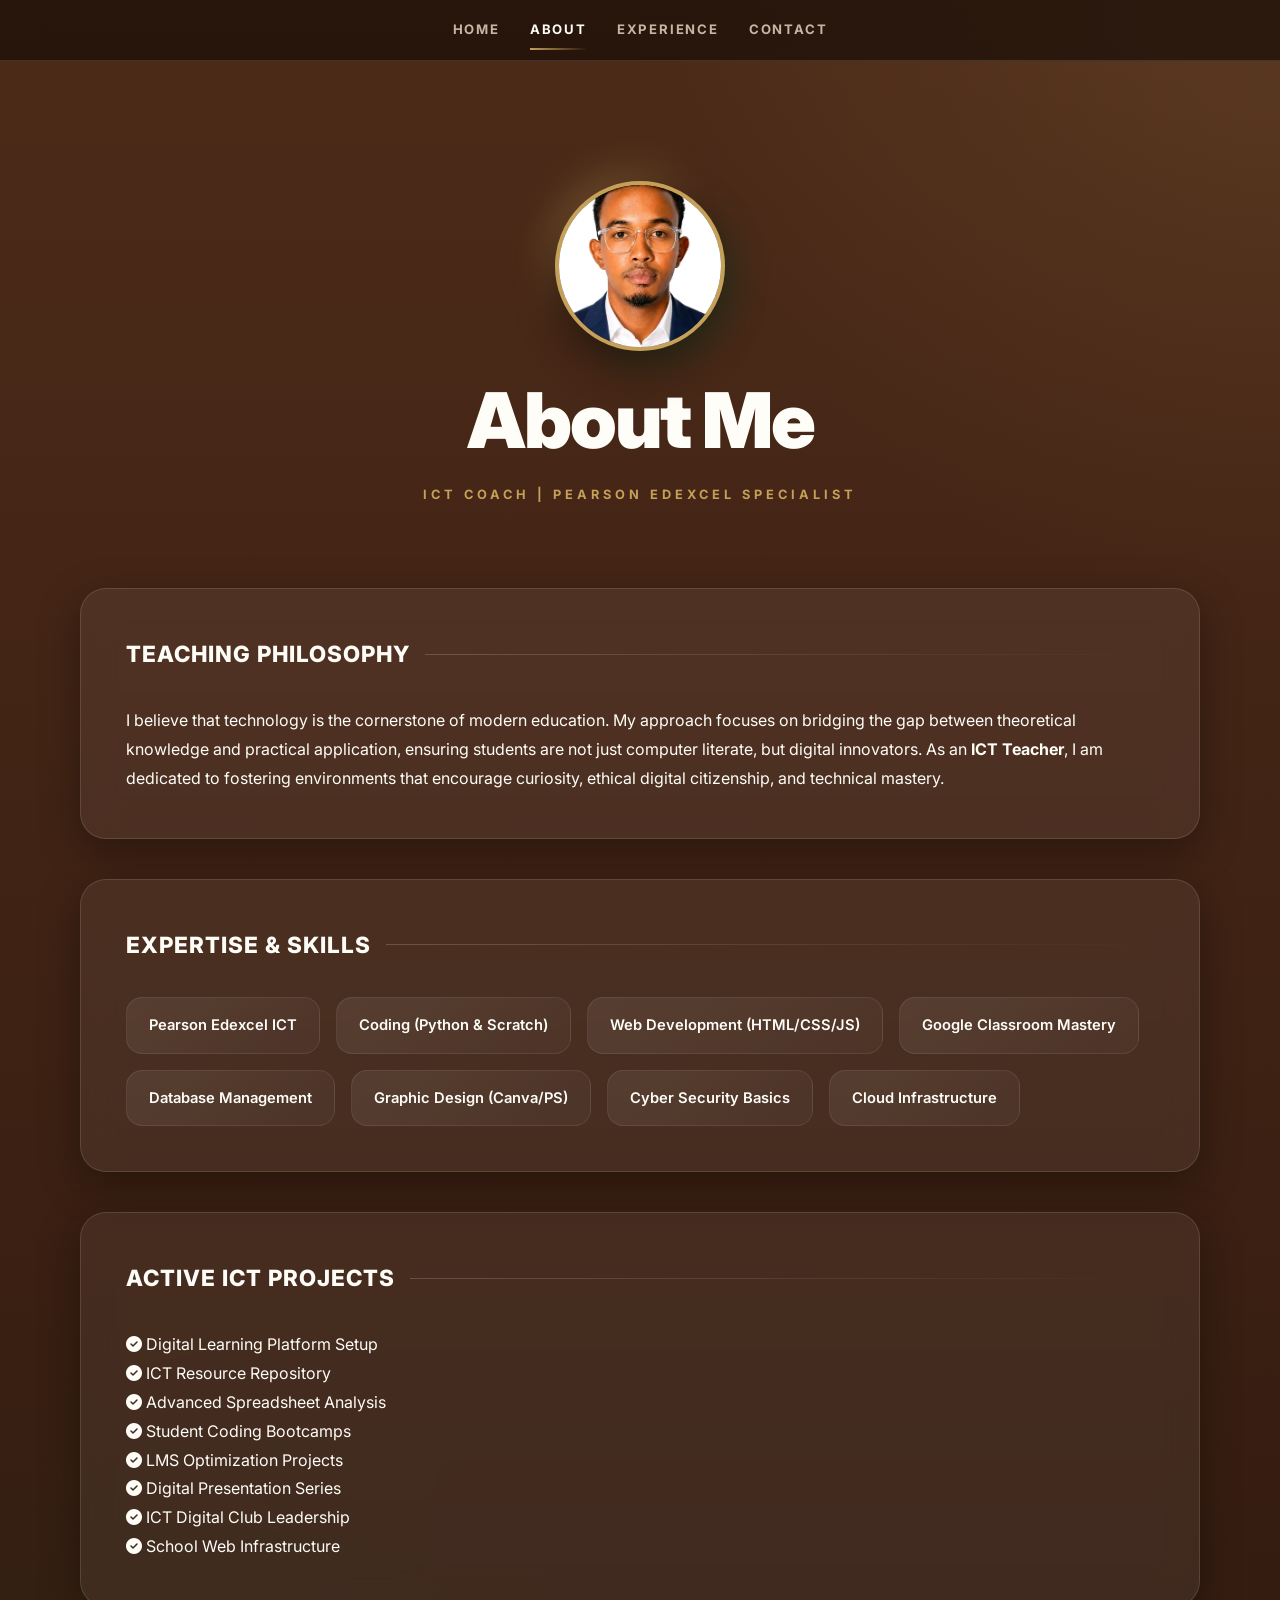
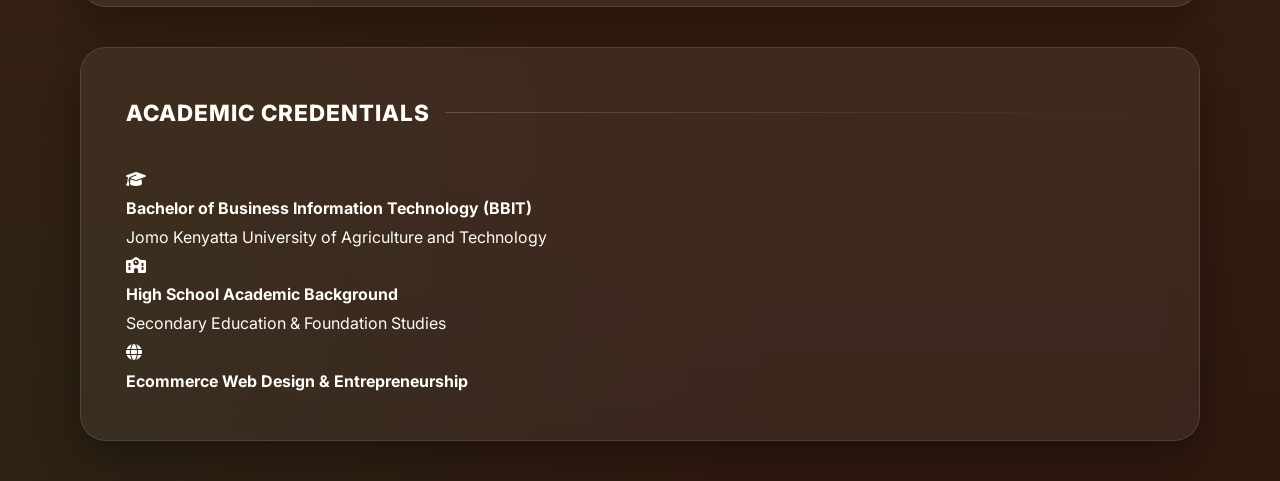
==== commit b37038c8: "Refactor HTML structure and content Refactor about.html for improved structure and readability." ====
--- a/about.html
+++ b/about.html
@@ -4,117 +4,233 @@
     <meta charset="UTF-8">
     <meta name="viewport" content="width=device-width, initial-scale=1.0">
     <title>About | Teacher Fahadh</title>
+
     <link rel="stylesheet" href="style.css">
-    <link rel="stylesheet" href="https://cdnjs.cloudflare.com/ajax/libs/font-awesome/6.4.0/css/all.min.css">
+
+    <link rel="stylesheet"
+    href="https://cdnjs.cloudflare.com/ajax/libs/font-awesome/6.4.0/css/all.min.css">
 </head>
+
 <body>
 
 <nav>
-    <a href="index.html">Home</a>
-    <a href="about.html" class="active">About</a>
-    <a href="experience.html">Experience</a>
-    <a href="contact.html">Contact</a>
+    <div class="container">
+
+        <a href="index.html">Home</a>
+        <a href="about.html" class="active">About</a>
+        <a href="experience.html">Experience</a>
+        <a href="contact.html">Contact</a>
+
+    </div>
 </nav>
 
 <header class="container">
-    <img src="profile.jpg" alt="Teacher Fahadh">
+
+    <div class="profile-wrapper">
+        <img src="profile.jpg" alt="Teacher Fahadh">
+    </div>
+
     <h1>About Me</h1>
-    <span class="title-tag">ICT Coach | Pearson Edexcel Specialist</span>
+
+    <span class="title-tag">
+        ICT Coach | Pearson Edexcel Specialist
+    </span>
+
 </header>
 
 <div class="container">
 
-    <div class="glass-section">
-        <h2 class="section-title">Teaching Philosophy</h2>
-        <p style="font-size: 1.15rem; color: var(--text-dim); text-align: justify;">
-            I believe that technology is the cornerstone of modern education. My approach focuses on bridging the gap between theoretical knowledge and practical application, ensuring students are not just computer literate, but digital innovators. As an <strong>ICT Teacher</strong>, I am dedicated to fostering environments that encourage curiosity, ethical digital citizenship, and technical mastery.
+    <!-- TEACHING PHILOSOPHY -->
+
+    <div class="glass-section">
+
+        <h2 class="section-title">
+            Teaching Philosophy
+        </h2>
+
+        <p class="paragraph-text">
+
+            I believe that technology is the cornerstone
+            of modern education.
+
+            My approach focuses on bridging the gap
+            between theoretical knowledge and practical
+            application, ensuring students are not just
+            computer literate, but digital innovators.
+
+            As an <strong>ICT Teacher</strong>,
+            I am dedicated to fostering environments
+            that encourage curiosity, ethical digital
+            citizenship, and technical mastery.
+
         </p>
-    </div>
-
-    <div class="glass-section">
-        <h2 class="section-title">Expertise & Skills</h2>
+
+    </div>
+
+    <!-- EXPERTISE -->
+
+    <div class="glass-section">
+
+        <h2 class="section-title">
+            Expertise & Skills
+        </h2>
+
         <div class="tech-tags">
-            <span class="tech-tag">Pearson Edexcel ICT</span>
-            <span class="tech-tag">Coding (Python & Scratch)</span>
-            <span class="tech-tag">Web Development (HTML/CSS/JS)</span>
-            <span class="tech-tag">Google Classroom Mastery</span>
-            <span class="tech-tag">Database Management</span>
-            <span class="tech-tag">Graphic Design (Canva/PS)</span>
-            <span class="tech-tag">Cyber Security Basics</span>
-            <span class="tech-tag">Cloud Infrastructure</span>
+
+            <span class="tech-tag">
+                Pearson Edexcel ICT
+            </span>
+
+            <span class="tech-tag">
+                Coding (Python & Scratch)
+            </span>
+
+            <span class="tech-tag">
+                Web Development (HTML/CSS/JS)
+            </span>
+
+            <span class="tech-tag">
+                Google Classroom Mastery
+            </span>
+
+            <span class="tech-tag">
+                Database Management
+            </span>
+
+            <span class="tech-tag">
+                Graphic Design (Canva/PS)
+            </span>
+
+            <span class="tech-tag">
+                Cyber Security Basics
+            </span>
+
+            <span class="tech-tag">
+                Cloud Infrastructure
+            </span>
+
         </div>
-    </div>
-
-    <div class="glass-section">
-        <h2 class="section-title">Active ICT Projects</h2>
-        <div style="display: grid; grid-template-columns: repeat(auto-fit, minmax(280px, 1fr)); gap: 15px;">
-            <div style="padding: 15px; background: rgba(255,255,255,0.02); border: 1px solid var(--glass-border); border-radius: 12px; color: var(--text-dim); display: flex; align-items: center;">
-                <i class="fa-solid fa-circle-check" style="color: var(--accent); margin-right: 15px;"></i> Digital Learning Platform Setup
-            </div>
-            <div style="padding: 15px; background: rgba(255,255,255,0.02); border: 1px solid var(--glass-border); border-radius: 12px; color: var(--text-dim); display: flex; align-items: center;">
-                <i class="fa-solid fa-circle-check" style="color: var(--accent); margin-right: 15px;"></i> ICT Resource Repository
-            </div>
-            <div style="padding: 15px; background: rgba(255,255,255,0.02); border: 1px solid var(--glass-border); border-radius: 12px; color: var(--text-dim); display: flex; align-items: center;">
-                <i class="fa-solid fa-circle-check" style="color: var(--accent); margin-right: 15px;"></i> Advanced Spreadsheet Analysis
-            </div>
-            <div style="padding: 15px; background: rgba(255,255,255,0.02); border: 1px solid var(--glass-border); border-radius: 12px; color: var(--text-dim); display: flex; align-items: center;">
-                <i class="fa-solid fa-circle-check" style="color: var(--accent); margin-right: 15px;"></i> Student Coding Bootcamps
-            </div>
-            <div style="padding: 15px; background: rgba(255,255,255,0.02); border: 1px solid var(--glass-border); border-radius: 12px; color: var(--text-dim); display: flex; align-items: center;">
-                <i class="fa-solid fa-circle-check" style="color: var(--accent); margin-right: 15px;"></i> LMS Optimization Projects
-            </div>
-            <div style="padding: 15px; background: rgba(255,255,255,0.02); border: 1px solid var(--glass-border); border-radius: 12px; color: var(--text-dim); display: flex; align-items: center;">
-                <i class="fa-solid fa-circle-check" style="color: var(--accent); margin-right: 15px;"></i> Digital Presentation Series
-            </div>
-            <div style="padding: 15px; background: rgba(255,255,255,0.02); border: 1px solid var(--glass-border); border-radius: 12px; color: var(--text-dim); display: flex; align-items: center;">
-                <i class="fa-solid fa-circle-check" style="color: var(--accent); margin-right: 15px;"></i> ICT Digital Club Leadership
-            </div>
-            <div style="padding: 15px; background: rgba(255,255,255,0.02); border: 1px solid var(--glass-border); border-radius: 12px; color: var(--text-dim); display: flex; align-items: center;">
-                <i class="fa-solid fa-circle-check" style="color: var(--accent); margin-right: 15px;"></i> School Web Infrastructure
-            </div>
+
+    </div>
+
+    <!-- ACTIVE ICT PROJECTS -->
+
+    <div class="glass-section">
+
+        <h2 class="section-title">
+            Active ICT Projects
+        </h2>
+
+        <div class="projects-grid">
+
+            <div class="project-pill">
+                <i class="fa-solid fa-circle-check"></i>
+                Digital Learning Platform Setup
+            </div>
+
+            <div class="project-pill">
+                <i class="fa-solid fa-circle-check"></i>
+                ICT Resource Repository
+            </div>
+
+            <div class="project-pill">
+                <i class="fa-solid fa-circle-check"></i>
+                Advanced Spreadsheet Analysis
+            </div>
+
+            <div class="project-pill">
+                <i class="fa-solid fa-circle-check"></i>
+                Student Coding Bootcamps
+            </div>
+
+            <div class="project-pill">
+                <i class="fa-solid fa-circle-check"></i>
+                LMS Optimization Projects
+            </div>
+
+            <div class="project-pill">
+                <i class="fa-solid fa-circle-check"></i>
+                Digital Presentation Series
+            </div>
+
+            <div class="project-pill">
+                <i class="fa-solid fa-circle-check"></i>
+                ICT Digital Club Leadership
+            </div>
+
+            <div class="project-pill">
+                <i class="fa-solid fa-circle-check"></i>
+                School Web Infrastructure
+            </div>
+
         </div>
-    </div>
-
-    <div class="glass-section">
-        <h2 class="section-title">Academic Credentials</h2>
-        <div style="display: grid; grid-template-columns: repeat(auto-fit, minmax(280px, 1fr)); gap: 25px;">
-            <div style="border: 1px solid var(--glass-border); padding: 25px; border-radius: 16px; text-align: center; background: rgba(255,255,255,0.01);">
-                <i class="fa-solid fa-graduation-cap" style="font-size: 2.5rem; color: var(--accent); margin-bottom: 15px; display: block;"></i>
-                <h4 style="font-size: 1rem; margin-bottom: 8px;">Bachelor of Business Information Technology (BBIT)</h4>
-                <p style="font-size: 0.85rem; color: var(--text-dim);">Jomo Kenyatta University of Agriculture and Technology</p>
-            </div>
-            <div style="border: 1px solid var(--glass-border); padding: 25px; border-radius: 16px; text-align: center; background: rgba(255,255,255,0.01);">
-                <i class="fa-solid fa-school" style="font-size: 2.5rem; color: var(--accent); margin-bottom: 15px; display: block;"></i>
-                <h4 style="font-size: 1rem; margin-bottom: 8px;">High School Academic Background</h4>
-                <p style="font-size: 0.85rem; color: var(--text-dim);">Secondary Education & Foundation Studies</p>
-            </div>
-            <div style="border: 1px solid var(--glass-border); padding: 25px; border-radius: 16px; text-align: center; background: rgba(255,255,255,0.01);">
-                <i class="fa-solid fa-globe" style="font-size: 2.5rem; color: var(--accent); margin-bottom: 15px; display: block;"></i>
-                <h4 style="font-size: 1rem; margin-bottom: 8px;">Ecommerce Web Design & Entrepreneurship</h4>
-                <p style="font-size: 0.85rem; color: var(--text-dim);">Advanced Digital Implementation & Business Strategy</p>
-            </div>
-        </div>
-    </div>
-
-    <div class="glass-section">
-        <h2 class="section-title">Impact & Feedback</h2>
-        <div style="display: grid; grid-template-columns: repeat(auto-fit, minmax(300px, 1fr)); gap: 20px;">
-            <div style="padding: 30px; border-radius: 16px; background: rgba(255,255,255,0.02); border-left: 4px solid var(--accent);">
-                <p style="font-style: italic; color: var(--text-dim); margin-bottom: 15px;">"Fahadh is a dedicated professional who makes complex technical subjects easy for students to grasp."</p>
-                <span style="font-weight: 700; color: var(--accent-blue); font-size: 0.8rem; text-transform: uppercase;">- School Administrator</span>
-            </div>
-            <div style="padding: 30px; border-radius: 16px; background: rgba(255,255,255,0.02); border-left: 4px solid var(--accent);">
-                <p style="font-style: italic; color: var(--text-dim); margin-bottom: 15px;">"A leader in implementing digital learning standards across the department."</p>
-                <span style="font-weight: 700; color: var(--accent-blue); font-size: 0.8rem; text-transform: uppercase;">- Senior Teacher</span>
-            </div>
-        </div>
-    </div>
-
-    <footer style="padding: 60px 0; text-align: center; color: var(--text-dim); font-size: 0.8rem;">
-        <p>© 2026 Teacher Fahadh | Excellence in ICT Education</p>
-    </footer>
-
-</div>
-
-</body>
-</html>
+
+    </div>
+
+    <!-- ACADEMIC CREDENTIALS -->
+
+    <div class="glass-section">
+
+        <h2 class="section-title">
+            Academic Credentials
+        </h2>
+
+        <div class="credentials-grid">
+
+            <!-- CERT 1 -->
+
+            <div class="credential-card credential-1">
+
+                <div class="credential-overlay"></div>
+
+                <div class="credential-content">
+
+                    <i class="fa-solid fa-graduation-cap credential-icon"></i>
+
+                    <h4>
+                        Bachelor of Business Information Technology (BBIT)
+                    </h4>
+
+                    <p>
+                        Jomo Kenyatta University of Agriculture and Technology
+                    </p>
+
+                </div>
+
+            </div>
+
+            <!-- CERT 2 -->
+
+            <div class="credential-card credential-2">
+
+                <div class="credential-overlay"></div>
+
+                <div class="credential-content">
+
+                    <i class="fa-solid fa-school credential-icon"></i>
+
+                    <h4>
+                        High School Academic Background
+                    </h4>
+
+                    <p>
+                        Secondary Education & Foundation Studies
+                    </p>
+
+                </div>
+
+            </div>
+
+            <!-- CERT 3 -->
+
+            <div class="credential-card credential-3">
+
+                <div class="credential-overlay"></div>
+
+                <div class="credential-content">
+
+                    <i class="fa-solid fa-globe credential-icon"></i>
+
+                    <h4>
+                        Ecommerce Web Design & Entrepreneurship
+                    </h
--- a/style.css
+++ b/style.css
@@ -1,171 +1,886 @@
-/* style.css - DARK MINIMAL + GLASSMORPHISM HYBRID */
-@import url('https://fonts.googleapis.com/css2?family=Inter:wght@300;400;500;600;700;800&display=swap');
-
-:root {
-    --bg: #050505;
-    --glass: rgba(255, 255, 255, 0.03);
-    --glass-border: rgba(255, 255, 255, 0.08);
-    --accent: #d4af37; /* Gold accent from original */
-    --accent-blue: #00d1ff; /* Glassmorphism glow */
-    --text-main: #ffffff;
-    --text-dim: #a0a0a0;
-}
-
-* { margin: 0; padding: 0; box-sizing: border-box; }
-body {
-    background-color: var(--bg);
-    color: var(--text-main);
-    font-family: 'Inter', sans-serif;
-    line-height: 1.7;
-    overflow-x: hidden;
-}
-
-/* Glass Navigation */
-nav {
-    background: rgba(5, 5, 5, 0.8);
-    backdrop-filter: blur(15px);
-    -webkit-backdrop-filter: blur(15px);
-    position: sticky; top: 0; z-index: 1000;
-    padding: 20px 0;
-    text-align: center;
-    border-bottom: 1px solid var(--glass-border);
-}
-
-nav a {
-    color: var(--text-dim);
-    text-decoration: none;
-    margin: 0 20px;
-    font-weight: 700; font-size: 0.8rem;
-    text-transform: uppercase; letter-spacing: 1px;
-    transition: 0.3s;
-}
-
-nav a:hover, nav a.active {
-    color: var(--text-main);
-    text-shadow: 0 0 10px var(--accent-blue);
-}
-
-.container { max-width: 1000px; margin: 0 auto; padding: 0 20px; }
-
-/* Header - Minimalist Dark */
-header {
-    padding: 100px 20px 60px;
-    text-align: center;
-}
-
-header img {
-    width: 120px; height: 120px;
-    border-radius: 50%;
-    border: 2px solid var(--accent);
-    margin-bottom: 20px;
-    box-shadow: 0 0 30px rgba(212, 175, 55, 0.2);
-}
-
-header h1 { font-size: 3rem; font-weight: 800; letter-spacing: -2px; margin-bottom: 10px; }
-.title-tag { color: var(--accent); text-transform: uppercase; letter-spacing: 4px; font-weight: 600; font-size: 0.8rem; }
-
-/* Sections */
-.glass-section {
-    background: var(--glass);
-    backdrop-filter: blur(10px);
-    -webkit-backdrop-filter: blur(10px);
-    border: 1px solid var(--glass-border);
-    padding: 50px;
-    border-radius: 24px;
-    margin-bottom: 40px;
-}
-
-.section-title {
-    font-size: 1.4rem;
-    color: var(--text-main);
-    text-transform: uppercase;
-    font-weight: 800;
-    margin-bottom: 30px;
-    letter-spacing: 1px;
-    display: flex;
-    align-items: center;
-    gap: 15px;
-}
-
-.section-title::after {
-    content: "";
-    height: 1px;
-    flex-grow: 1;
-    background: var(--glass-border);
-}
-
-/* Skills & Tech Tags */
-.skill-item { margin-bottom: 25px; }
-.skill-info { display: flex; justify-content: space-between; margin-bottom: 8px; font-weight: 600; font-size: 0.9rem; }
-.progress-bg { background: rgba(255,255,255,0.05); height: 8px; border-radius: 10px; }
-.progress-fill { background: linear-gradient(90deg, var(--accent), var(--accent-blue)); height: 100%; border-radius: 10px; }
-
-.tech-tag {
-    background: rgba(255,255,255,0.03);
-    color: var(--text-dim);
-    padding: 10px 18px;
-    border-radius: 12px;
-    font-size: 0.85rem;
-    border: 1px solid var(--glass-border);
-    display: inline-block;
-    margin: 0 8px 12px 0;
-}
-
-/* Stats Pill Bar */
-.stat-bar {
-    display: grid;
-    grid-template-columns: repeat(4, 1fr);
-    background: var(--glass);
-    border: 1px solid var(--glass-border);
-    border-radius: 20px;
-    padding: 30px;
-    margin-bottom: 40px;
-    text-align: center;
-}
-
-.stat-pill h3 { font-size: 2rem; color: var(--accent-blue); }
-.stat-pill span { font-size: 0.7rem; text-transform: uppercase; color: var(--text-dim); font-weight: 700; }
-
-/* Why Hire Boxes */
-.why-grid { display: grid; grid-template-columns: repeat(auto-fit, minmax(280px, 1fr)); gap: 20px; }
-.why-box {
-    padding: 30px;
-    background: rgba(255,255,255,0.02);
-    border: 1px solid var(--glass-border);
-    border-radius: 16px;
-    transition: 0.3s;
-}
-.why-box:hover { border-color: var(--accent-blue); background: rgba(255,255,255,0.05); }
-.why-box i { font-size: 1.5rem; color: var(--accent); margin-bottom: 15px; display: block; }
-
-/* CTA Box */
-.cta-box {
-    background: linear-gradient(145deg, #0a0a0a 0%, #111 100%);
-    border: 1px solid var(--accent);
-    padding: 60px;
-    border-radius: 24px;
-    text-align: center;
-    margin-top: 60px;
-}
-
-.btn {
-    padding: 16px 30px;
-    border-radius: 12px;
-    text-decoration: none;
-    font-weight: 700;
-    display: inline-flex;
-    align-items: center;
-    gap: 10px;
-    transition: 0.3s;
-}
-
-.btn-gold { background: var(--accent); color: #000; }
-.btn-outline { border: 1px solid var(--glass-border); color: #fff; }
-.btn:hover { transform: translateY(-3px); box-shadow: 0 10px 20px rgba(0,0,0,0.4); }
-
-.whatsapp-float { position: fixed; bottom: 30px; right: 30px; background: #25d366; color: #fff; width: 60px; height: 60px; border-radius: 50%; display: flex; align-items: center; justify-content: center; font-size: 30px; z-index: 1000; }
-
-@media (max-width: 768px) {
-    .stat-bar { grid-template-columns: 1fr 1fr; gap: 20px; }
-    h1 { font-size: 2.2rem; }
-}
+/* =========================================
+   LUXURY HERITAGE UI — MODERN GLASS DESIGN
+========================================= */
+
+@import url('https://fonts.googleapis.com/css2?family=Inter:wght@300;400;500;600;700;800;900&display=swap');
+
+:root{
+
+    --bg-main:#4d2b19;
+    --bg-dark:#2e180e;
+    --bg-soft:#5b341f;
+
+    --glass:rgba(255,255,255,0.06);
+    --glass-border:rgba(255,255,255,0.12);
+
+    --gold:#c5a059;
+    --gold-light:#e4c27c;
+    --green:#1a5e32;
+
+    --white:#fffdf8;
+    --text-soft:#e7d8c8;
+    --text-muted:#c7b6a5;
+
+    --shadow:0 12px 40px rgba(0,0,0,0.35);
+    --shadow-hover:0 18px 50px rgba(0,0,0,0.45);
+
+    --radius:26px;
+    --transition:all .35s ease;
+}
+
+/* RESET */
+
+*{
+    margin:0;
+    padding:0;
+    box-sizing:border-box;
+}
+
+html{
+    scroll-behavior:smooth;
+}
+
+body{
+
+    font-family:'Inter',sans-serif;
+
+    background:
+    radial-gradient(circle at top right,
+    rgba(197,160,89,0.12),
+    transparent 25%),
+
+    radial-gradient(circle at bottom left,
+    rgba(26,94,50,0.15),
+    transparent 30%),
+
+    linear-gradient(
+    180deg,
+    var(--bg-main) 0%,
+    var(--bg-dark) 100%);
+
+    color:var(--white);
+
+    min-height:100vh;
+    overflow-x:hidden;
+    line-height:1.8;
+}
+
+/* CONTAINER */
+
+.container{
+    width:min(1120px,92%);
+    margin:auto;
+}
+
+/* NAV */
+
+nav{
+    position:sticky;
+    top:0;
+    z-index:999;
+
+    background:rgba(25,14,8,0.7);
+
+    backdrop-filter:blur(18px);
+
+    border-bottom:1px solid var(--glass-border);
+
+    padding:18px 0;
+}
+
+nav .container{
+    display:flex;
+    justify-content:center;
+    gap:30px;
+    flex-wrap:wrap;
+}
+
+nav a{
+    color:var(--text-muted);
+    text-decoration:none;
+
+    font-size:.82rem;
+    font-weight:700;
+
+    letter-spacing:1.8px;
+    text-transform:uppercase;
+
+    position:relative;
+    transition:var(--transition);
+}
+
+nav a::after{
+    content:"";
+
+    position:absolute;
+    left:0;
+    bottom:-8px;
+
+    width:0%;
+    height:2px;
+
+    background:
+    linear-gradient(
+    90deg,
+    var(--gold),
+    transparent);
+
+    transition:var(--transition);
+}
+
+nav a:hover,
+nav a.active{
+    color:var(--white);
+}
+
+nav a:hover::after,
+nav a.active::after{
+    width:100%;
+}
+
+/* HERO */
+
+header{
+    padding:120px 20px 80px;
+    text-align:center;
+}
+
+.profile-wrapper{
+    position:relative;
+
+    width:170px;
+    height:170px;
+
+    margin:auto auto 30px;
+}
+
+.profile-wrapper::before{
+    content:"";
+
+    position:absolute;
+    inset:-10px;
+
+    border-radius:50%;
+
+    background:
+    linear-gradient(
+    135deg,
+    var(--gold),
+    transparent,
+    var(--green));
+
+    opacity:.6;
+    filter:blur(18px);
+}
+
+header img{
+    width:100%;
+    height:100%;
+
+    object-fit:cover;
+
+    border-radius:50%;
+    border:4px solid var(--gold);
+
+    position:relative;
+    z-index:2;
+
+    box-shadow:
+    0 15px 40px rgba(0,0,0,.45);
+
+    transition:var(--transition);
+}
+
+header img:hover{
+    transform:scale(1.04);
+}
+
+header h1{
+    font-size:clamp(2.8rem,6vw,5rem);
+    font-weight:900;
+
+    line-height:1.05;
+    letter-spacing:-2px;
+
+    margin-bottom:18px;
+}
+
+.title-tag{
+    display:inline-block;
+
+    color:var(--gold);
+
+    font-size:.8rem;
+    font-weight:700;
+
+    letter-spacing:4px;
+    text-transform:uppercase;
+}
+
+/* GLASS SECTION */
+
+.glass-section{
+
+    position:relative;
+
+    background:var(--glass);
+
+    border:1px solid var(--glass-border);
+
+    backdrop-filter:blur(18px);
+
+    border-radius:var(--radius);
+
+    padding:45px;
+
+    margin-bottom:40px;
+
+    box-shadow:var(--shadow);
+
+    overflow:hidden;
+
+    transition:var(--transition);
+}
+
+.glass-section:hover{
+    transform:translateY(-5px);
+    box-shadow:var(--shadow-hover);
+}
+
+/* TITLES */
+
+.section-title{
+
+    display:flex;
+    align-items:center;
+    gap:15px;
+
+    margin-bottom:32px;
+
+    font-size:1.4rem;
+    font-weight:800;
+
+    text-transform:uppercase;
+    letter-spacing:1px;
+}
+
+.section-title::after{
+
+    content:"";
+
+    flex:1;
+    height:1px;
+
+    background:
+    linear-gradient(
+    to right,
+    rgba(255,255,255,0.18),
+    transparent);
+}
+
+/* QUOTE */
+
+.quote-box{
+
+    margin-top:30px;
+    padding:25px;
+
+    border-left:2px solid var(--gold);
+
+    background:
+    rgba(255,255,255,0.03);
+
+    border-radius:0 18px 18px 0;
+}
+
+.quote-box p{
+    font-style:italic;
+}
+
+.quote-box span{
+
+    display:block;
+    margin-top:10px;
+
+    color:var(--gold);
+
+    font-size:.8rem;
+    font-weight:800;
+
+    text-transform:uppercase;
+}
+
+/* TECHNICAL COMPETENCY */
+
+.skill-card{
+
+    padding:25px;
+
+    margin-bottom:22px;
+
+    background:
+    linear-gradient(
+    135deg,
+    rgba(255,255,255,0.05),
+    rgba(255,255,255,0.02));
+
+    border:1px solid rgba(255,255,255,0.08);
+
+    border-radius:22px;
+
+    transition:var(--transition);
+}
+
+.skill-card:hover{
+    transform:translateY(-6px);
+
+    border-color:
+    rgba(197,160,89,.45);
+
+    background:
+    rgba(255,255,255,0.07);
+}
+
+.skill-info{
+
+    display:flex;
+    justify-content:space-between;
+
+    margin-bottom:15px;
+
+    font-weight:700;
+}
+
+.progress-bg{
+
+    width:100%;
+    height:14px;
+
+    background:
+    rgba(255,255,255,0.06);
+
+    border-radius:20px;
+
+    overflow:hidden;
+}
+
+.progress-fill{
+
+    height:100%;
+
+    border-radius:20px;
+
+    background:
+    linear-gradient(
+    90deg,
+    var(--gold),
+    var(--green));
+
+    box-shadow:
+    0 0 15px rgba(197,160,89,.45);
+}
+
+/* TECH STACK */
+
+.tech-tags{
+
+    display:flex;
+    flex-wrap:wrap;
+
+    gap:16px;
+}
+
+.tech-tag{
+
+    padding:14px 22px;
+
+    border-radius:16px;
+
+    background:
+    linear-gradient(
+    135deg,
+    rgba(255,255,255,0.08),
+    rgba(255,255,255,0.03));
+
+    border:1px solid rgba(255,255,255,0.08);
+
+    font-size:.92rem;
+    font-weight:600;
+
+    transition:var(--transition);
+}
+
+.tech-tag:hover{
+
+    transform:translateY(-5px);
+
+    background:
+    linear-gradient(
+    135deg,
+    rgba(197,160,89,.15),
+    rgba(255,255,255,.05));
+
+    border-color:
+    rgba(197,160,89,.4);
+
+    box-shadow:
+    0 12px 28px rgba(0,0,0,.28);
+}
+
+/* STAT BAR */
+
+.stat-bar{
+
+    display:grid;
+
+    grid-template-columns:
+    repeat(auto-fit,minmax(220px,1fr));
+
+    gap:22px;
+
+    margin-bottom:40px;
+}
+
+.stat-pill{
+
+    position:relative;
+
+    text-align:center;
+
+    padding:35px 25px;
+
+    border-radius:24px;
+
+    background:
+    linear-gradient(
+    180deg,
+    rgba(255,255,255,0.07),
+    rgba(255,255,255,0.03));
+
+    border:1px solid rgba(255,255,255,0.08);
+
+    overflow:hidden;
+
+    transition:var(--transition);
+}
+
+.stat-pill::before{
+
+    content:"";
+
+    position:absolute;
+    top:0;
+    left:0;
+
+    width:100%;
+    height:4px;
+
+    background:
+    linear-gradient(
+    90deg,
+    var(--gold),
+    var(--green));
+}
+
+.stat-pill:hover{
+
+    transform:translateY(-8px);
+
+    border-color:
+    rgba(197,160,89,.35);
+
+    box-shadow:
+    0 20px 40px rgba(0,0,0,.35);
+}
+
+.stat-pill h3{
+
+    font-size:2.5rem;
+    font-weight:900;
+
+    margin-bottom:10px;
+
+    background:
+    linear-gradient(
+    135deg,
+    var(--gold-light),
+    #fff6dc);
+
+    -webkit-background-clip:text;
+    -webkit-text-fill-color:transparent;
+}
+
+.stat-pill span{
+
+    color:var(--text-muted);
+
+    font-size:.92rem;
+
+    letter-spacing:.5px;
+    text-transform:uppercase;
+}
+
+/* PROJECT */
+
+.project-box{
+
+    display:flex;
+    gap:25px;
+    align-items:center;
+}
+
+.project-icon{
+
+    background:var(--gold);
+    color:#000;
+
+    width:70px;
+    height:70px;
+
+    border-radius:18px;
+
+    display:flex;
+    align-items:center;
+    justify-content:center;
+
+    font-size:2rem;
+
+    flex-shrink:0;
+}
+
+.project-box h4{
+    font-size:1.2rem;
+    margin-bottom:8px;
+}
+
+.project-box p{
+    color:var(--text-soft);
+}
+
+.project-meta{
+
+    display:flex;
+    gap:15px;
+    flex-wrap:wrap;
+
+    margin-top:12px;
+
+    font-size:.82rem;
+    font-weight:700;
+
+    color:var(--gold-light);
+}
+
+/* WHY GRID */
+
+.why-grid{
+
+    display:grid;
+
+    grid-template-columns:
+    repeat(auto-fit,minmax(280px,1fr));
+
+    gap:24px;
+
+    margin-bottom:40px;
+}
+
+.why-box{
+
+    padding:32px;
+
+    background:
+    rgba(255,255,255,0.04);
+
+    border:1px solid rgba(255,255,255,0.08);
+
+    border-radius:22px;
+
+    transition:var(--transition);
+}
+
+.why-box:hover{
+
+    transform:translateY(-8px);
+
+    border-color:
+    rgba(197,160,89,.45);
+
+    background:
+    rgba(255,255,255,0.07);
+}
+
+.why-box i{
+
+    font-size:2rem;
+
+    color:var(--gold);
+
+    margin-bottom:18px;
+}
+
+.why-box h4{
+    margin-bottom:10px;
+}
+
+.why-box p{
+    color:var(--text-muted);
+    font-size:.9rem;
+}
+
+/* CTA */
+
+.cta-box{
+
+    position:relative;
+
+    padding:60px 40px;
+
+    border-radius:32px;
+
+    text-align:center;
+
+    overflow:hidden;
+
+    background:
+    linear-gradient(
+    135deg,
+    rgba(197,160,89,0.12),
+    rgba(255,255,255,0.05));
+
+    border:1px solid rgba(255,255,255,0.08);
+
+    backdrop-filter:blur(18px);
+
+    box-shadow:
+    0 20px 50px rgba(0,0,0,0.35);
+
+    margin-bottom:50px;
+}
+
+.cta-box::before{
+
+    content:"";
+
+    position:absolute;
+    inset:0;
+
+    background:
+    radial-gradient(
+    circle at top right,
+    rgba(197,160,89,0.18),
+    transparent 35%),
+
+    radial-gradient(
+    circle at bottom left,
+    rgba(26,94,50,0.18),
+    transparent 35%);
+}
+
+.cta-box h2{
+
+    position:relative;
+
+    font-size:2.3rem;
+
+    margin-bottom:14px;
+
+    z-index:2;
+}
+
+.cta-box p{
+
+    position:relative;
+
+    color:var(--text-soft);
+
+    margin-bottom:30px;
+
+    z-index:2;
+}
+
+.cta-buttons{
+
+    position:relative;
+
+    display:flex;
+    justify-content:center;
+    gap:15px;
+    flex-wrap:wrap;
+
+    z-index:2;
+}
+
+/* BUTTONS */
+
+.btn{
+
+    padding:15px 28px;
+
+    border-radius:16px;
+
+    text-decoration:none;
+
+    font-weight:700;
+
+    display:inline-flex;
+    align-items:center;
+    gap:10px;
+
+    transition:var(--transition);
+}
+
+.btn-outline{
+
+    border:1px solid rgba(255,255,255,0.2);
+
+    color:var(--white);
+
+    background:
+    rgba(255,255,255,0.03);
+}
+
+.btn-outline:hover{
+
+    background:
+    rgba(255,255,255,0.08);
+
+    transform:translateY(-4px);
+}
+
+.btn-gold{
+
+    background:
+    linear-gradient(
+    135deg,
+    var(--gold),
+    var(--gold-light));
+
+    color:#3a1d0f;
+
+    box-shadow:
+    0 10px 25px rgba(197,160,89,.25);
+}
+
+.btn-gold:hover{
+
+    transform:translateY(-4px);
+
+    box-shadow:
+    0 15px 35px rgba(197,160,89,.35);
+}
+
+/* WHATSAPP */
+
+.whatsapp-float{
+
+    position:fixed;
+
+    right:24px;
+    bottom:24px;
+
+    width:65px;
+    height:65px;
+
+    border-radius:50%;
+
+    background:#25d366;
+    color:#fff;
+
+    display:flex;
+    align-items:center;
+    justify-content:center;
+
+    font-size:32px;
+
+    z-index:1000;
+
+    box-shadow:
+    0 12px 30px rgba(0,0,0,.35);
+
+    transition:var(--transition);
+}
+
+.whatsapp-float:hover{
+    transform:scale(1.12) rotate(6deg);
+}
+
+/* FOOTER */
+
+footer{
+
+    text-align:center;
+
+    padding:50px 20px;
+
+    color:var(--text-muted);
+
+    font-size:.9rem;
+}
+
+/* SCROLLBAR */
+
+::-webkit-scrollbar{
+    width:10px;
+}
+
+::-webkit-scrollbar-track{
+    background:var(--bg-dark);
+}
+
+::-webkit-scrollbar-thumb{
+
+    background:
+    linear-gradient(
+    180deg,
+    var(--gold),
+    var(--green));
+
+    border-radius:20px;
+}
+
+/* RESPONSIVE */
+
+@media(max-width:768px){
+
+    header{
+        padding-top:90px;
+    }
+
+    header h1{
+        font-size:2.5rem;
+    }
+
+    .glass-section{
+        padding:28px;
+    }
+
+    .project-box{
+        flex-direction:column;
+        align-items:flex-start;
+    }
+
+    .profile-wrapper{
+        width:140px;
+        height:140px;
+    }
+
+    .cta-box h2{
+        font-size:2rem;
+    }
+
+    .btn{
+        width:100%;
+        justify-content:center;
+    }
+
+    .stat-pill h3{
+        font-size:2rem;
+    }
+
+    .whatsapp-float{
+        width:58px;
+        height:58px;
+        font-size:28px;
+    }
+}
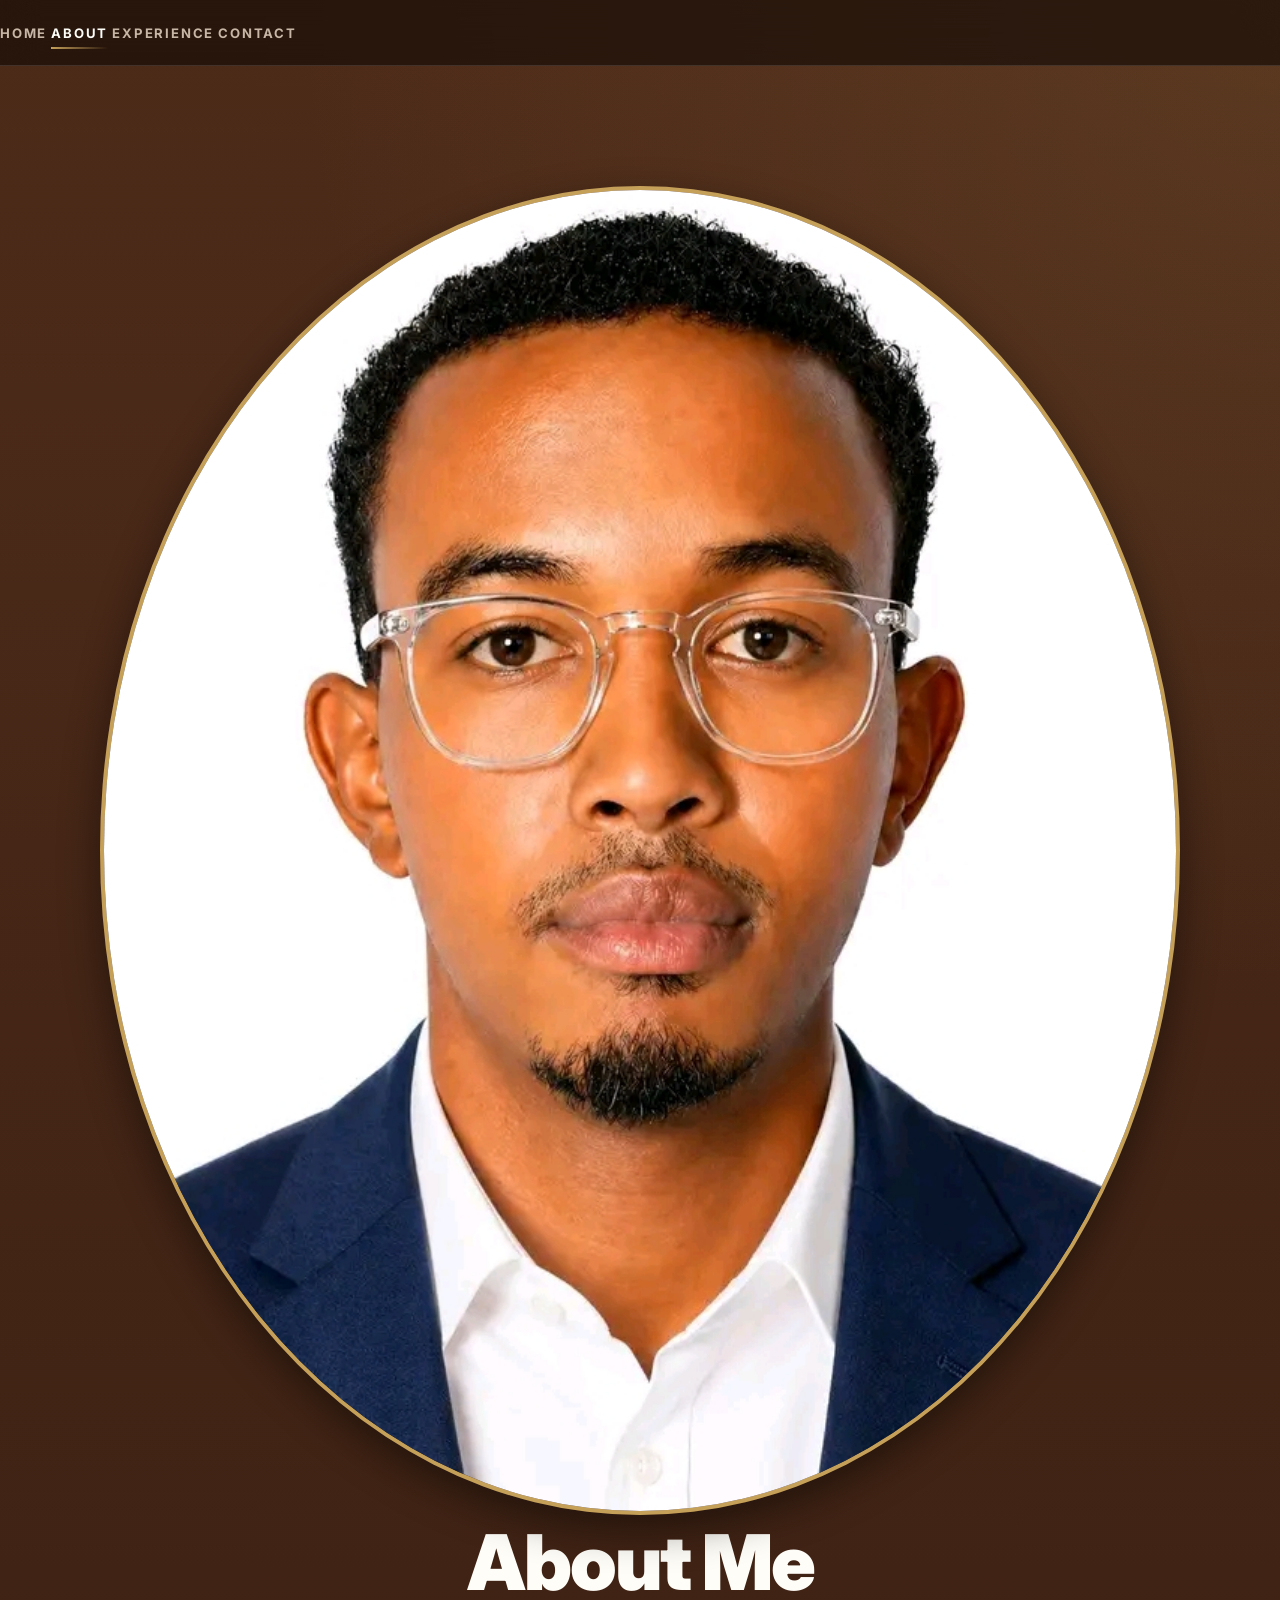
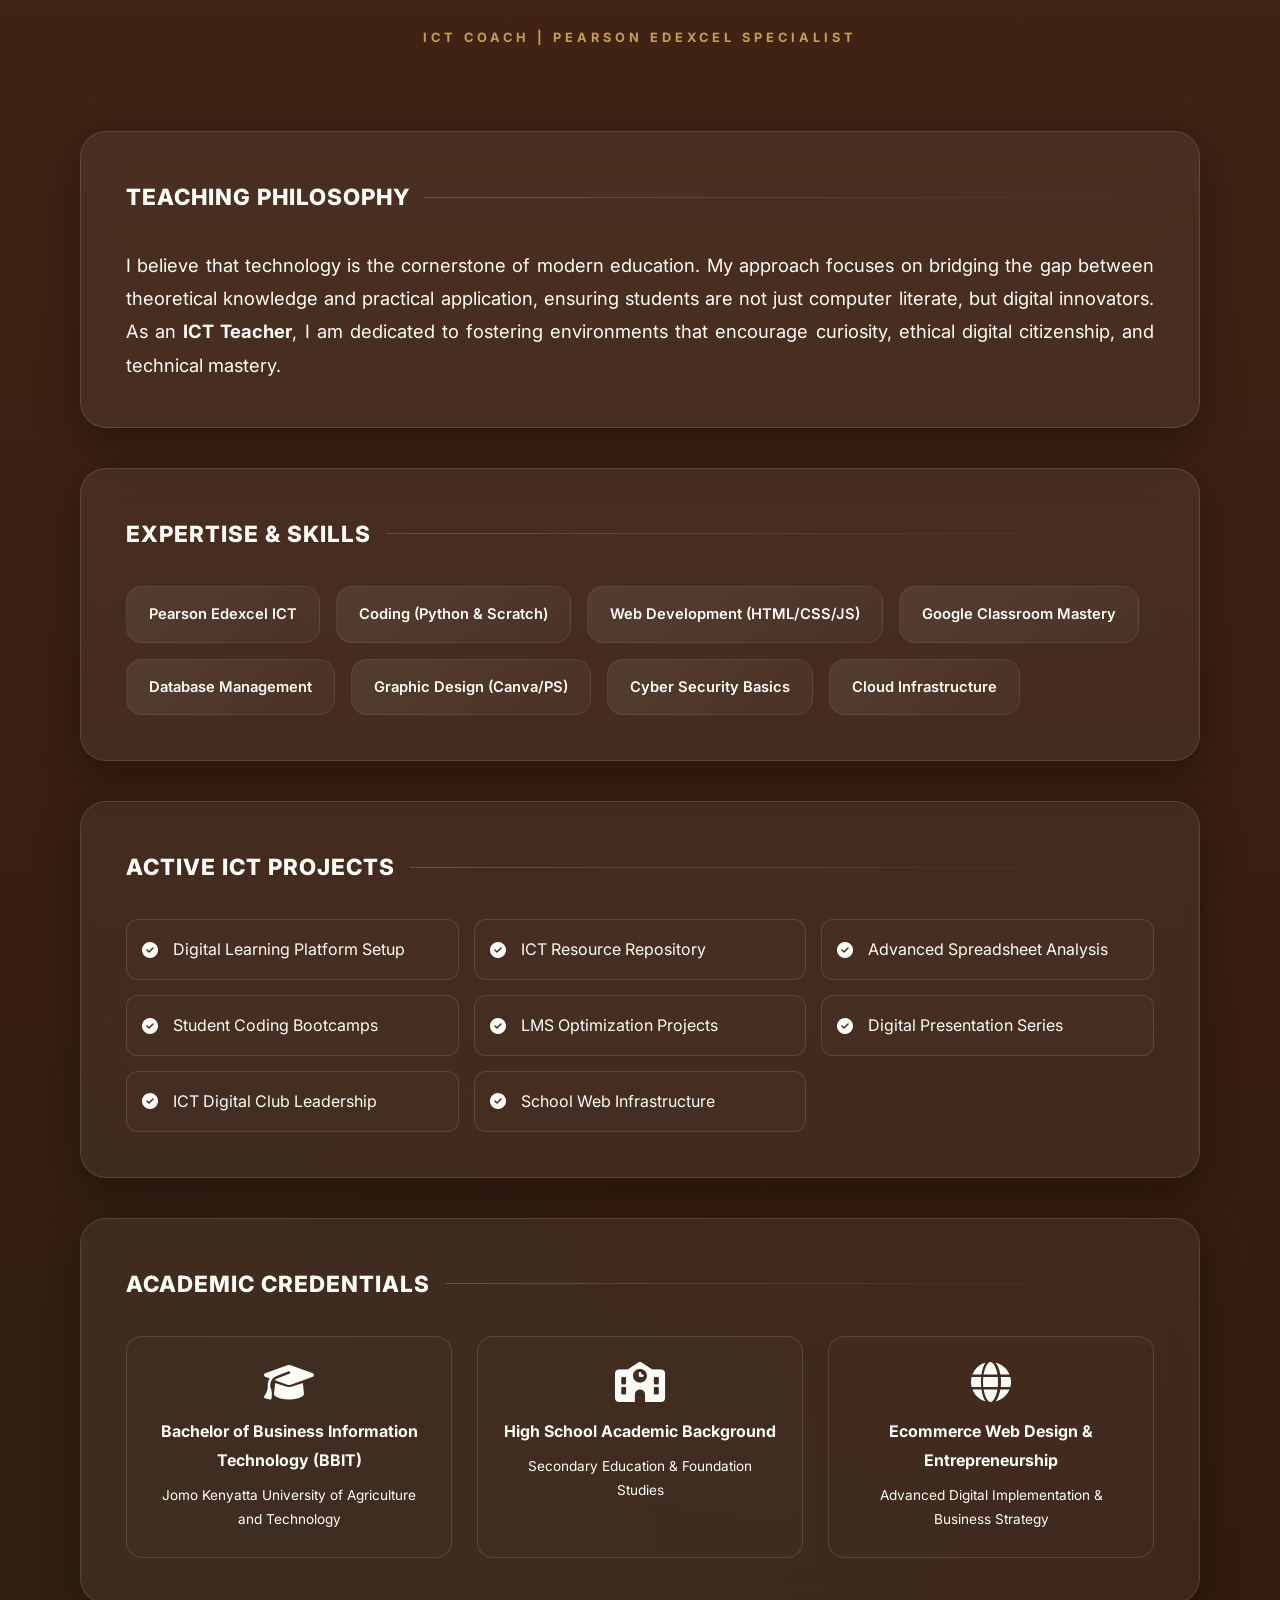
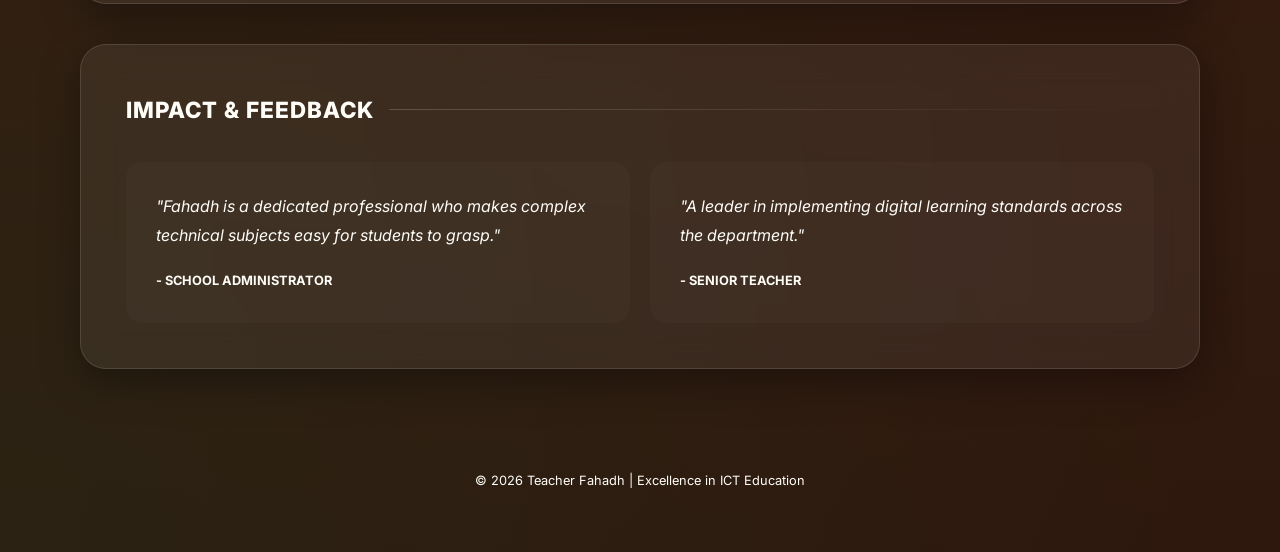
==== commit 004bae67: "Update about.html" ====
--- a/about.html
+++ b/about.html
@@ -1,236 +1,109 @@
-<!DOCTYPE html>
-<html lang="en">
-<head>
-    <meta charset="UTF-8">
-    <meta name="viewport" content="width=device-width, initial-scale=1.0">
-    <title>About | Teacher Fahadh</title>
+<!DOCTYPE html>  <html lang="en">  
+<head>  
+    <meta charset="UTF-8">  
+    <meta name="viewport" content="width=device-width, initial-scale=1.0">  
+    <title>About | Teacher Fahadh</title>  
+    <link rel="stylesheet" href="style.css">  
+    <link rel="stylesheet" href="https://cdnjs.cloudflare.com/ajax/libs/font-awesome/6.4.0/css/all.min.css">  
+</head>  
+<body>  <nav>  
+    <a href="index.html">Home</a>  
+    <a href="about.html" class="active">About</a>  
+    <a href="experience.html">Experience</a>  
+    <a href="contact.html">Contact</a>  
+</nav>  <header class="container">  
+    <img src="profile.jpg" alt="Teacher Fahadh">  
+    <h1>About Me</h1>  
+    <span class="title-tag">ICT Coach | Pearson Edexcel Specialist</span>  
+</header>  <div class="container">  <div class="glass-section">  
+    <h2 class="section-title">Teaching Philosophy</h2>  
+    <p style="font-size: 1.15rem; color: var(--text-dim); text-align: justify;">  
+        I believe that technology is the cornerstone of modern education. My approach focuses on bridging the gap between theoretical knowledge and practical application, ensuring students are not just computer literate, but digital innovators. As an <strong>ICT Teacher</strong>, I am dedicated to fostering environments that encourage curiosity, ethical digital citizenship, and technical mastery.  
+    </p>  
+</div>  
 
-    <link rel="stylesheet" href="style.css">
+<div class="glass-section">  
+    <h2 class="section-title">Expertise & Skills</h2>  
+    <div class="tech-tags">  
+        <span class="tech-tag">Pearson Edexcel ICT</span>  
+        <span class="tech-tag">Coding (Python & Scratch)</span>  
+        <span class="tech-tag">Web Development (HTML/CSS/JS)</span>  
+        <span class="tech-tag">Google Classroom Mastery</span>  
+        <span class="tech-tag">Database Management</span>  
+        <span class="tech-tag">Graphic Design (Canva/PS)</span>  
+        <span class="tech-tag">Cyber Security Basics</span>  
+        <span class="tech-tag">Cloud Infrastructure</span>  
+    </div>  
+</div>  
 
-    <link rel="stylesheet"
-    href="https://cdnjs.cloudflare.com/ajax/libs/font-awesome/6.4.0/css/all.min.css">
-</head>
+<div class="glass-section">  
+    <h2 class="section-title">Active ICT Projects</h2>  
+    <div style="display: grid; grid-template-columns: repeat(auto-fit, minmax(280px, 1fr)); gap: 15px;">  
+        <div style="padding: 15px; background: rgba(255,255,255,0.02); border: 1px solid var(--glass-border); border-radius: 12px; color: var(--text-dim); display: flex; align-items: center;">  
+            <i class="fa-solid fa-circle-check" style="color: var(--accent); margin-right: 15px;"></i> Digital Learning Platform Setup  
+        </div>  
+        <div style="padding: 15px; background: rgba(255,255,255,0.02); border: 1px solid var(--glass-border); border-radius: 12px; color: var(--text-dim); display: flex; align-items: center;">  
+            <i class="fa-solid fa-circle-check" style="color: var(--accent); margin-right: 15px;"></i> ICT Resource Repository  
+        </div>  
+        <div style="padding: 15px; background: rgba(255,255,255,0.02); border: 1px solid var(--glass-border); border-radius: 12px; color: var(--text-dim); display: flex; align-items: center;">  
+            <i class="fa-solid fa-circle-check" style="color: var(--accent); margin-right: 15px;"></i> Advanced Spreadsheet Analysis  
+        </div>  
+        <div style="padding: 15px; background: rgba(255,255,255,0.02); border: 1px solid var(--glass-border); border-radius: 12px; color: var(--text-dim); display: flex; align-items: center;">  
+            <i class="fa-solid fa-circle-check" style="color: var(--accent); margin-right: 15px;"></i> Student Coding Bootcamps  
+        </div>  
+        <div style="padding: 15px; background: rgba(255,255,255,0.02); border: 1px solid var(--glass-border); border-radius: 12px; color: var(--text-dim); display: flex; align-items: center;">  
+            <i class="fa-solid fa-circle-check" style="color: var(--accent); margin-right: 15px;"></i> LMS Optimization Projects  
+        </div>  
+        <div style="padding: 15px; background: rgba(255,255,255,0.02); border: 1px solid var(--glass-border); border-radius: 12px; color: var(--text-dim); display: flex; align-items: center;">  
+            <i class="fa-solid fa-circle-check" style="color: var(--accent); margin-right: 15px;"></i> Digital Presentation Series  
+        </div>  
+        <div style="padding: 15px; background: rgba(255,255,255,0.02); border: 1px solid var(--glass-border); border-radius: 12px; color: var(--text-dim); display: flex; align-items: center;">  
+            <i class="fa-solid fa-circle-check" style="color: var(--accent); margin-right: 15px;"></i> ICT Digital Club Leadership  
+        </div>  
+        <div style="padding: 15px; background: rgba(255,255,255,0.02); border: 1px solid var(--glass-border); border-radius: 12px; color: var(--text-dim); display: flex; align-items: center;">  
+            <i class="fa-solid fa-circle-check" style="color: var(--accent); margin-right: 15px;"></i> School Web Infrastructure  
+        </div>  
+    </div>  
+</div>  
 
-<body>
+<div class="glass-section">  
+    <h2 class="section-title">Academic Credentials</h2>  
+    <div style="display: grid; grid-template-columns: repeat(auto-fit, minmax(280px, 1fr)); gap: 25px;">  
+        <div style="border: 1px solid var(--glass-border); padding: 25px; border-radius: 16px; text-align: center; background: rgba(255,255,255,0.01);">  
+            <i class="fa-solid fa-graduation-cap" style="font-size: 2.5rem; color: var(--accent); margin-bottom: 15px; display: block;"></i>  
+            <h4 style="font-size: 1rem; margin-bottom: 8px;">Bachelor of Business Information Technology (BBIT)</h4>  
+            <p style="font-size: 0.85rem; color: var(--text-dim);">Jomo Kenyatta University of Agriculture and Technology</p>  
+        </div>  
+        <div style="border: 1px solid var(--glass-border); padding: 25px; border-radius: 16px; text-align: center; background: rgba(255,255,255,0.01);">  
+            <i class="fa-solid fa-school" style="font-size: 2.5rem; color: var(--accent); margin-bottom: 15px; display: block;"></i>  
+            <h4 style="font-size: 1rem; margin-bottom: 8px;">High School Academic Background</h4>  
+            <p style="font-size: 0.85rem; color: var(--text-dim);">Secondary Education & Foundation Studies</p>  
+        </div>  
+        <div style="border: 1px solid var(--glass-border); padding: 25px; border-radius: 16px; text-align: center; background: rgba(255,255,255,0.01);">  
+            <i class="fa-solid fa-globe" style="font-size: 2.5rem; color: var(--accent); margin-bottom: 15px; display: block;"></i>  
+            <h4 style="font-size: 1rem; margin-bottom: 8px;">Ecommerce Web Design & Entrepreneurship</h4>  
+            <p style="font-size: 0.85rem; color: var(--text-dim);">Advanced Digital Implementation & Business Strategy</p>  
+        </div>  
+    </div>  
+</div>  
 
-<nav>
-    <div class="container">
+<div class="glass-section">  
+    <h2 class="section-title">Impact & Feedback</h2>  
+    <div style="display: grid; grid-template-columns: repeat(auto-fit, minmax(300px, 1fr)); gap: 20px;">  
+        <div style="padding: 30px; border-radius: 16px; background: rgba(255,255,255,0.02); border-left: 4px solid var(--accent);">  
+            <p style="font-style: italic; color: var(--text-dim); margin-bottom: 15px;">"Fahadh is a dedicated professional who makes complex technical subjects easy for students to grasp."</p>  
+            <span style="font-weight: 700; color: var(--accent-blue); font-size: 0.8rem; text-transform: uppercase;">- School Administrator</span>  
+        </div>  
+        <div style="padding: 30px; border-radius: 16px; background: rgba(255,255,255,0.02); border-left: 4px solid var(--accent);">  
+            <p style="font-style: italic; color: var(--text-dim); margin-bottom: 15px;">"A leader in implementing digital learning standards across the department."</p>  
+            <span style="font-weight: 700; color: var(--accent-blue); font-size: 0.8rem; text-transform: uppercase;">- Senior Teacher</span>  
+        </div>  
+    </div>  
+</div>  
 
-        <a href="index.html">Home</a>
-        <a href="about.html" class="active">About</a>
-        <a href="experience.html">Experience</a>
-        <a href="contact.html">Contact</a>
+<footer style="padding: 60px 0; text-align: center; color: var(--text-dim); font-size: 0.8rem;">  
+    <p>© 2026 Teacher Fahadh | Excellence in ICT Education</p>  
+</footer>
 
-    </div>
-</nav>
-
-<header class="container">
-
-    <div class="profile-wrapper">
-        <img src="profile.jpg" alt="Teacher Fahadh">
-    </div>
-
-    <h1>About Me</h1>
-
-    <span class="title-tag">
-        ICT Coach | Pearson Edexcel Specialist
-    </span>
-
-</header>
-
-<div class="container">
-
-    <!-- TEACHING PHILOSOPHY -->
-
-    <div class="glass-section">
-
-        <h2 class="section-title">
-            Teaching Philosophy
-        </h2>
-
-        <p class="paragraph-text">
-
-            I believe that technology is the cornerstone
-            of modern education.
-
-            My approach focuses on bridging the gap
-            between theoretical knowledge and practical
-            application, ensuring students are not just
-            computer literate, but digital innovators.
-
-            As an <strong>ICT Teacher</strong>,
-            I am dedicated to fostering environments
-            that encourage curiosity, ethical digital
-            citizenship, and technical mastery.
-
-        </p>
-
-    </div>
-
-    <!-- EXPERTISE -->
-
-    <div class="glass-section">
-
-        <h2 class="section-title">
-            Expertise & Skills
-        </h2>
-
-        <div class="tech-tags">
-
-            <span class="tech-tag">
-                Pearson Edexcel ICT
-            </span>
-
-            <span class="tech-tag">
-                Coding (Python & Scratch)
-            </span>
-
-            <span class="tech-tag">
-                Web Development (HTML/CSS/JS)
-            </span>
-
-            <span class="tech-tag">
-                Google Classroom Mastery
-            </span>
-
-            <span class="tech-tag">
-                Database Management
-            </span>
-
-            <span class="tech-tag">
-                Graphic Design (Canva/PS)
-            </span>
-
-            <span class="tech-tag">
-                Cyber Security Basics
-            </span>
-
-            <span class="tech-tag">
-                Cloud Infrastructure
-            </span>
-
-        </div>
-
-    </div>
-
-    <!-- ACTIVE ICT PROJECTS -->
-
-    <div class="glass-section">
-
-        <h2 class="section-title">
-            Active ICT Projects
-        </h2>
-
-        <div class="projects-grid">
-
-            <div class="project-pill">
-                <i class="fa-solid fa-circle-check"></i>
-                Digital Learning Platform Setup
-            </div>
-
-            <div class="project-pill">
-                <i class="fa-solid fa-circle-check"></i>
-                ICT Resource Repository
-            </div>
-
-            <div class="project-pill">
-                <i class="fa-solid fa-circle-check"></i>
-                Advanced Spreadsheet Analysis
-            </div>
-
-            <div class="project-pill">
-                <i class="fa-solid fa-circle-check"></i>
-                Student Coding Bootcamps
-            </div>
-
-            <div class="project-pill">
-                <i class="fa-solid fa-circle-check"></i>
-                LMS Optimization Projects
-            </div>
-
-            <div class="project-pill">
-                <i class="fa-solid fa-circle-check"></i>
-                Digital Presentation Series
-            </div>
-
-            <div class="project-pill">
-                <i class="fa-solid fa-circle-check"></i>
-                ICT Digital Club Leadership
-            </div>
-
-            <div class="project-pill">
-                <i class="fa-solid fa-circle-check"></i>
-                School Web Infrastructure
-            </div>
-
-        </div>
-
-    </div>
-
-    <!-- ACADEMIC CREDENTIALS -->
-
-    <div class="glass-section">
-
-        <h2 class="section-title">
-            Academic Credentials
-        </h2>
-
-        <div class="credentials-grid">
-
-            <!-- CERT 1 -->
-
-            <div class="credential-card credential-1">
-
-                <div class="credential-overlay"></div>
-
-                <div class="credential-content">
-
-                    <i class="fa-solid fa-graduation-cap credential-icon"></i>
-
-                    <h4>
-                        Bachelor of Business Information Technology (BBIT)
-                    </h4>
-
-                    <p>
-                        Jomo Kenyatta University of Agriculture and Technology
-                    </p>
-
-                </div>
-
-            </div>
-
-            <!-- CERT 2 -->
-
-            <div class="credential-card credential-2">
-
-                <div class="credential-overlay"></div>
-
-                <div class="credential-content">
-
-                    <i class="fa-solid fa-school credential-icon"></i>
-
-                    <h4>
-                        High School Academic Background
-                    </h4>
-
-                    <p>
-                        Secondary Education & Foundation Studies
-                    </p>
-
-                </div>
-
-            </div>
-
-            <!-- CERT 3 -->
-
-            <div class="credential-card credential-3">
-
-                <div class="credential-overlay"></div>
-
-                <div class="credential-content">
-
-                    <i class="fa-solid fa-globe credential-icon"></i>
-
-                    <h4>
-                        Ecommerce Web Design & Entrepreneurship
-                    </h
+</div>  </body>  
+</html>
--- a/style.css
+++ b/style.css
@@ -72,9 +72,10 @@
     margin:auto;
 }
 
-/* NAV */
+/* NAVBAR */
 
 nav{
+
     position:sticky;
     top:0;
     z-index:999;
@@ -89,6 +90,7 @@
 }
 
 nav .container{
+
     display:flex;
     justify-content:center;
     gap:30px;
@@ -96,23 +98,29 @@
 }
 
 nav a{
+
     color:var(--text-muted);
+
     text-decoration:none;
 
     font-size:.82rem;
     font-weight:700;
 
     letter-spacing:1.8px;
+
     text-transform:uppercase;
 
     position:relative;
+
     transition:var(--transition);
 }
 
 nav a::after{
+
     content:"";
 
     position:absolute;
+
     left:0;
     bottom:-8px;
 
@@ -138,14 +146,17 @@
     width:100%;
 }
 
-/* HERO */
+/* HEADER */
 
 header{
+
     padding:120px 20px 80px;
+
     text-align:center;
 }
 
 .profile-wrapper{
+
     position:relative;
 
     width:170px;
@@ -155,6 +166,7 @@
 }
 
 .profile-wrapper::before{
+
     content:"";
 
     position:absolute;
@@ -170,16 +182,19 @@
     var(--green));
 
     opacity:.6;
+
     filter:blur(18px);
 }
 
 header img{
+
     width:100%;
     height:100%;
 
     object-fit:cover;
 
     border-radius:50%;
+
     border:4px solid var(--gold);
 
     position:relative;
@@ -196,16 +211,20 @@
 }
 
 header h1{
+
     font-size:clamp(2.8rem,6vw,5rem);
+
     font-weight:900;
 
     line-height:1.05;
+
     letter-spacing:-2px;
 
     margin-bottom:18px;
 }
 
 .title-tag{
+
     display:inline-block;
 
     color:var(--gold);
@@ -214,6 +233,7 @@
     font-weight:700;
 
     letter-spacing:4px;
+
     text-transform:uppercase;
 }
 
@@ -243,11 +263,13 @@
 }
 
 .glass-section:hover{
+
     transform:translateY(-5px);
+
     box-shadow:var(--shadow-hover);
 }
 
-/* TITLES */
+/* SECTION TITLE */
 
 .section-title{
 
@@ -278,109 +300,18 @@
     transparent);
 }
 
-/* QUOTE */
-
-.quote-box{
-
-    margin-top:30px;
-    padding:25px;
-
-    border-left:2px solid var(--gold);
-
-    background:
-    rgba(255,255,255,0.03);
-
-    border-radius:0 18px 18px 0;
-}
-
-.quote-box p{
-    font-style:italic;
-}
-
-.quote-box span{
-
-    display:block;
-    margin-top:10px;
-
-    color:var(--gold);
-
-    font-size:.8rem;
-    font-weight:800;
-
-    text-transform:uppercase;
-}
-
-/* TECHNICAL COMPETENCY */
-
-.skill-card{
-
-    padding:25px;
-
-    margin-bottom:22px;
-
-    background:
-    linear-gradient(
-    135deg,
-    rgba(255,255,255,0.05),
-    rgba(255,255,255,0.02));
-
-    border:1px solid rgba(255,255,255,0.08);
-
-    border-radius:22px;
-
-    transition:var(--transition);
-}
-
-.skill-card:hover{
-    transform:translateY(-6px);
-
-    border-color:
-    rgba(197,160,89,.45);
-
-    background:
-    rgba(255,255,255,0.07);
-}
-
-.skill-info{
-
-    display:flex;
-    justify-content:space-between;
-
-    margin-bottom:15px;
-
-    font-weight:700;
-}
-
-.progress-bg{
-
-    width:100%;
-    height:14px;
-
-    background:
-    rgba(255,255,255,0.06);
-
-    border-radius:20px;
-
-    overflow:hidden;
-}
-
-.progress-fill{
-
-    height:100%;
-
-    border-radius:20px;
-
-    background:
-    linear-gradient(
-    90deg,
-    var(--gold),
-    var(--green));
-
-    box-shadow:
-    0 0 15px rgba(197,160,89,.45);
-}
-
-/* TECH STACK */
+/* PARAGRAPH */
+
+.paragraph-text{
+
+    font-size:1.15rem;
+
+    color:var(--text-soft);
+
+    text-align:justify;
+}
+
+/* TECH TAGS */
 
 .tech-tags{
 
@@ -427,382 +358,222 @@
     0 12px 28px rgba(0,0,0,.28);
 }
 
-/* STAT BAR */
-
-.stat-bar{
+/* PROJECTS */
+
+.projects-grid{
 
     display:grid;
 
     grid-template-columns:
-    repeat(auto-fit,minmax(220px,1fr));
-
-    gap:22px;
-
-    margin-bottom:40px;
-}
-
-.stat-pill{
-
-    position:relative;
-
-    text-align:center;
-
-    padding:35px 25px;
-
-    border-radius:24px;
-
-    background:
-    linear-gradient(
-    180deg,
-    rgba(255,255,255,0.07),
-    rgba(255,255,255,0.03));
-
-    border:1px solid rgba(255,255,255,0.08);
-
-    overflow:hidden;
-
-    transition:var(--transition);
-}
-
-.stat-pill::before{
-
-    content:"";
-
-    position:absolute;
-    top:0;
-    left:0;
-
-    width:100%;
-    height:4px;
-
-    background:
-    linear-gradient(
-    90deg,
-    var(--gold),
-    var(--green));
-}
-
-.stat-pill:hover{
-
-    transform:translateY(-8px);
-
-    border-color:
-    rgba(197,160,89,.35);
-
-    box-shadow:
-    0 20px 40px rgba(0,0,0,.35);
-}
-
-.stat-pill h3{
-
-    font-size:2.5rem;
-    font-weight:900;
-
-    margin-bottom:10px;
-
-    background:
-    linear-gradient(
-    135deg,
-    var(--gold-light),
-    #fff6dc);
-
-    -webkit-background-clip:text;
-    -webkit-text-fill-color:transparent;
-}
-
-.stat-pill span{
-
-    color:var(--text-muted);
-
-    font-size:.92rem;
-
-    letter-spacing:.5px;
-    text-transform:uppercase;
-}
-
-/* PROJECT */
-
-.project-box{
-
-    display:flex;
-    gap:25px;
-    align-items:center;
-}
-
-.project-icon{
-
-    background:var(--gold);
-    color:#000;
-
-    width:70px;
-    height:70px;
-
-    border-radius:18px;
+    repeat(auto-fit,minmax(280px,1fr));
+
+    gap:15px;
+}
+
+.project-pill{
+
+    padding:18px;
+
+    background:
+    rgba(255,255,255,0.03);
+
+    border:1px solid var(--glass-border);
+
+    border-radius:16px;
+
+    color:var(--text-soft);
 
     display:flex;
     align-items:center;
-    justify-content:center;
-
-    font-size:2rem;
-
-    flex-shrink:0;
-}
-
-.project-box h4{
-    font-size:1.2rem;
-    margin-bottom:8px;
-}
-
-.project-box p{
-    color:var(--text-soft);
-}
-
-.project-meta{
-
-    display:flex;
-    gap:15px;
-    flex-wrap:wrap;
-
-    margin-top:12px;
-
-    font-size:.82rem;
-    font-weight:700;
-
-    color:var(--gold-light);
-}
-
-/* WHY GRID */
-
-.why-grid{
+
+    transition:var(--transition);
+}
+
+.project-pill:hover{
+
+    transform:translateY(-5px);
+
+    border-color:
+    rgba(197,160,89,.4);
+
+    background:
+    rgba(255,255,255,.06);
+}
+
+.project-pill i{
+
+    color:var(--gold);
+
+    margin-right:15px;
+}
+
+/* CREDENTIALS */
+
+.credentials-grid{
 
     display:grid;
 
     grid-template-columns:
     repeat(auto-fit,minmax(280px,1fr));
 
-    gap:24px;
-
-    margin-bottom:40px;
-}
-
-.why-box{
-
-    padding:32px;
-
-    background:
-    rgba(255,255,255,0.04);
-
-    border:1px solid rgba(255,255,255,0.08);
+    gap:25px;
+}
+
+.credential-card{
+
+    position:relative;
+
+    min-height:320px;
 
     border-radius:22px;
 
-    transition:var(--transition);
-}
-
-.why-box:hover{
+    overflow:hidden;
+
+    border:1px solid var(--glass-border);
+
+    transition:var(--transition);
+
+    background-size:cover;
+    background-position:center;
+
+    display:flex;
+    align-items:flex-end;
+
+    box-shadow:
+    0 10px 30px rgba(0,0,0,.25);
+}
+
+.credential-card:hover{
 
     transform:translateY(-8px);
 
+    box-shadow:
+    0 18px 45px rgba(0,0,0,.45);
+
     border-color:
-    rgba(197,160,89,.45);
-
-    background:
-    rgba(255,255,255,0.07);
-}
-
-.why-box i{
-
-    font-size:2rem;
-
-    color:var(--gold);
-
-    margin-bottom:18px;
-}
-
-.why-box h4{
-    margin-bottom:10px;
-}
-
-.why-box p{
-    color:var(--text-muted);
-    font-size:.9rem;
-}
-
-/* CTA */
-
-.cta-box{
-
-    position:relative;
-
-    padding:60px 40px;
-
-    border-radius:32px;
-
-    text-align:center;
-
-    overflow:hidden;
-
-    background:
-    linear-gradient(
-    135deg,
-    rgba(197,160,89,0.12),
-    rgba(255,255,255,0.05));
-
-    border:1px solid rgba(255,255,255,0.08);
-
-    backdrop-filter:blur(18px);
-
-    box-shadow:
-    0 20px 50px rgba(0,0,0,0.35);
-
-    margin-bottom:50px;
-}
-
-.cta-box::before{
-
-    content:"";
+    rgba(197,160,89,.4);
+}
+
+.credential-1{
+    background-image:url('cert1.jpg');
+}
+
+.credential-2{
+    background-image:url('cert2.jpg');
+}
+
+.credential-3{
+    background-image:url('cert3.jpg');
+}
+
+.credential-overlay{
 
     position:absolute;
     inset:0;
 
     background:
-    radial-gradient(
-    circle at top right,
-    rgba(197,160,89,0.18),
-    transparent 35%),
-
-    radial-gradient(
-    circle at bottom left,
-    rgba(26,94,50,0.18),
-    transparent 35%);
-}
-
-.cta-box h2{
+    linear-gradient(
+    180deg,
+    rgba(0,0,0,0.15) 0%,
+    rgba(0,0,0,0.75) 75%,
+    rgba(0,0,0,0.92) 100%);
+}
+
+.credential-content{
 
     position:relative;
+    z-index:2;
+
+    padding:28px;
+
+    width:100%;
+}
+
+.credential-icon{
 
     font-size:2.3rem;
 
-    margin-bottom:14px;
-
-    z-index:2;
-}
-
-.cta-box p{
-
-    position:relative;
+    color:var(--gold-light);
+
+    margin-bottom:18px;
+
+    display:block;
+}
+
+.credential-content h4{
+
+    font-size:1.05rem;
+
+    line-height:1.5;
+
+    margin-bottom:10px;
+
+    color:var(--white);
+
+    font-weight:800;
+}
+
+.credential-content p{
+
+    font-size:.88rem;
 
     color:var(--text-soft);
 
-    margin-bottom:30px;
-
-    z-index:2;
-}
-
-.cta-buttons{
-
-    position:relative;
-
-    display:flex;
-    justify-content:center;
-    gap:15px;
-    flex-wrap:wrap;
-
-    z-index:2;
-}
-
-/* BUTTONS */
-
-.btn{
-
-    padding:15px 28px;
-
-    border-radius:16px;
-
-    text-decoration:none;
+    line-height:1.7;
+}
+
+/* FEEDBACK */
+
+.feedback-grid{
+
+    display:grid;
+
+    grid-template-columns:
+    repeat(auto-fit,minmax(300px,1fr));
+
+    gap:20px;
+}
+
+.feedback-card{
+
+    padding:30px;
+
+    border-radius:20px;
+
+    background:
+    rgba(255,255,255,0.03);
+
+    border-left:4px solid var(--gold);
+
+    transition:var(--transition);
+}
+
+.feedback-card:hover{
+
+    transform:translateY(-6px);
+
+    background:
+    rgba(255,255,255,0.05);
+}
+
+.feedback-card p{
+
+    font-style:italic;
+
+    color:var(--text-soft);
+
+    margin-bottom:15px;
+}
+
+.feedback-card span{
 
     font-weight:700;
 
-    display:inline-flex;
-    align-items:center;
-    gap:10px;
-
-    transition:var(--transition);
-}
-
-.btn-outline{
-
-    border:1px solid rgba(255,255,255,0.2);
-
-    color:var(--white);
-
-    background:
-    rgba(255,255,255,0.03);
-}
-
-.btn-outline:hover{
-
-    background:
-    rgba(255,255,255,0.08);
-
-    transform:translateY(-4px);
-}
-
-.btn-gold{
-
-    background:
-    linear-gradient(
-    135deg,
-    var(--gold),
-    var(--gold-light));
-
-    color:#3a1d0f;
-
-    box-shadow:
-    0 10px 25px rgba(197,160,89,.25);
-}
-
-.btn-gold:hover{
-
-    transform:translateY(-4px);
-
-    box-shadow:
-    0 15px 35px rgba(197,160,89,.35);
-}
-
-/* WHATSAPP */
-
-.whatsapp-float{
-
-    position:fixed;
-
-    right:24px;
-    bottom:24px;
-
-    width:65px;
-    height:65px;
-
-    border-radius:50%;
-
-    background:#25d366;
-    color:#fff;
-
-    display:flex;
-    align-items:center;
-    justify-content:center;
-
-    font-size:32px;
-
-    z-index:1000;
-
-    box-shadow:
-    0 12px 30px rgba(0,0,0,.35);
-
-    transition:var(--transition);
-}
-
-.whatsapp-float:hover{
-    transform:scale(1.12) rotate(6deg);
+    color:var(--gold-light);
+
+    font-size:.8rem;
+
+    text-transform:uppercase;
 }
 
 /* FOOTER */
@@ -811,11 +582,11 @@
 
     text-align:center;
 
-    padding:50px 20px;
+    padding:60px 0;
 
     color:var(--text-muted);
 
-    font-size:.9rem;
+    font-size:.85rem;
 }
 
 /* SCROLLBAR */
@@ -853,11 +624,6 @@
 
     .glass-section{
         padding:28px;
-    }
-
-    .project-box{
-        flex-direction:column;
-        align-items:flex-start;
     }
 
     .profile-wrapper{
@@ -865,22 +631,11 @@
         height:140px;
     }
 
-    .cta-box h2{
-        font-size:2rem;
+    .credential-card{
+        min-height:280px;
     }
 
-    .btn{
-        width:100%;
-        justify-content:center;
+    .credential-content{
+        padding:24px;
     }
-
-    .stat-pill h3{
-        font-size:2rem;
-    }
-
-    .whatsapp-float{
-        width:58px;
-        height:58px;
-        font-size:28px;
-    }
-}
+}
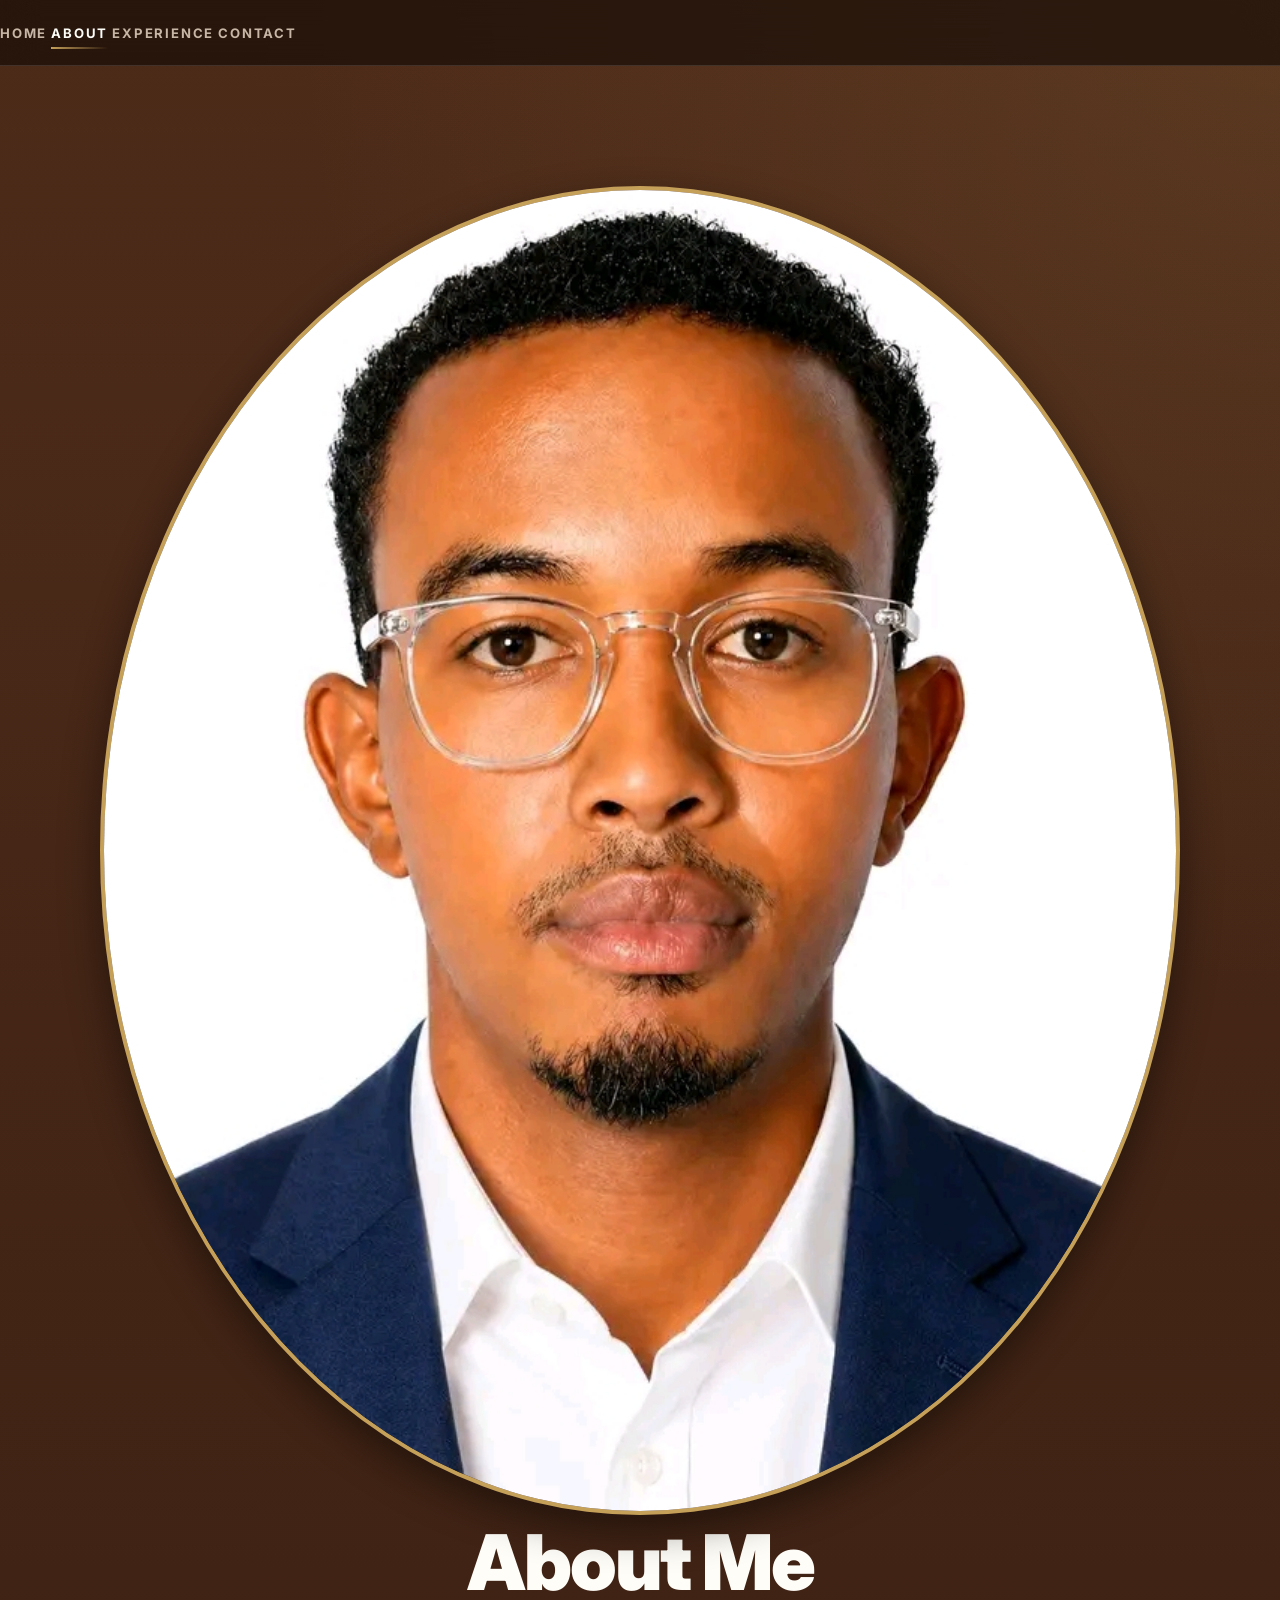
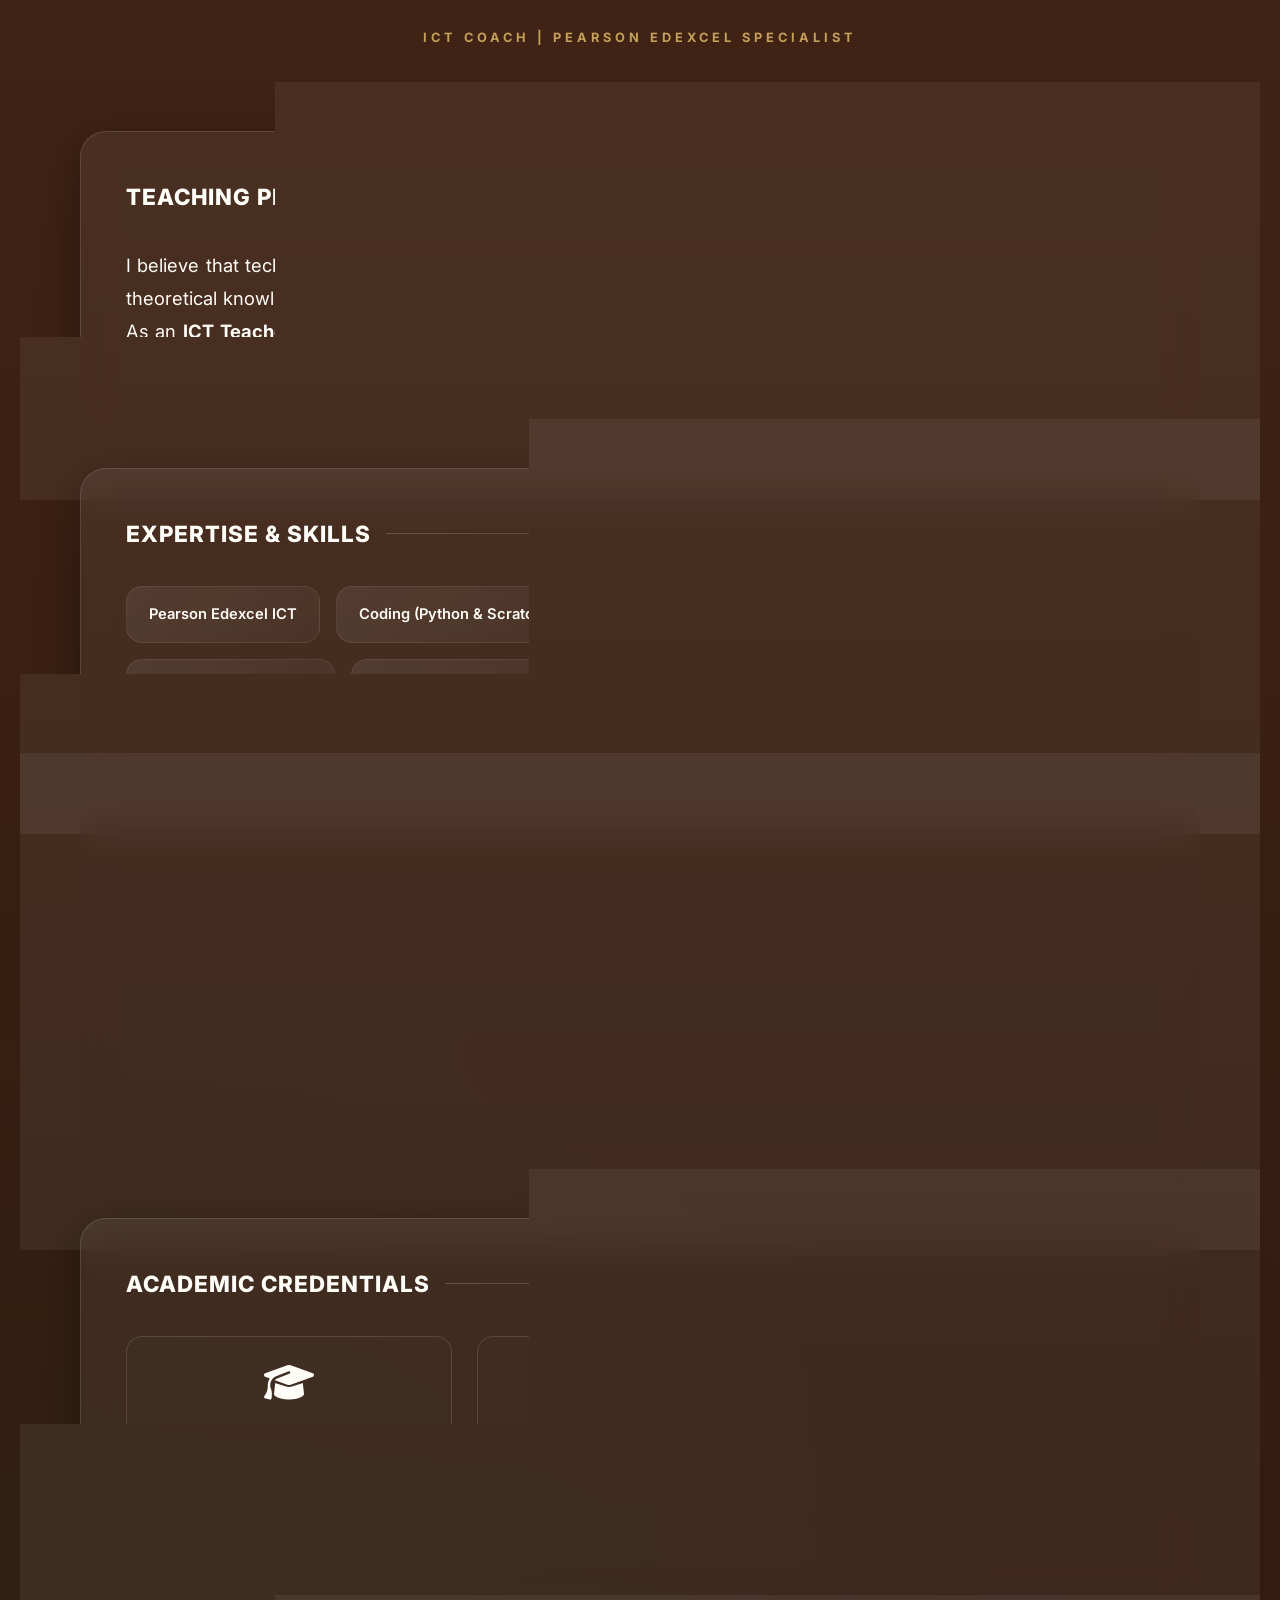
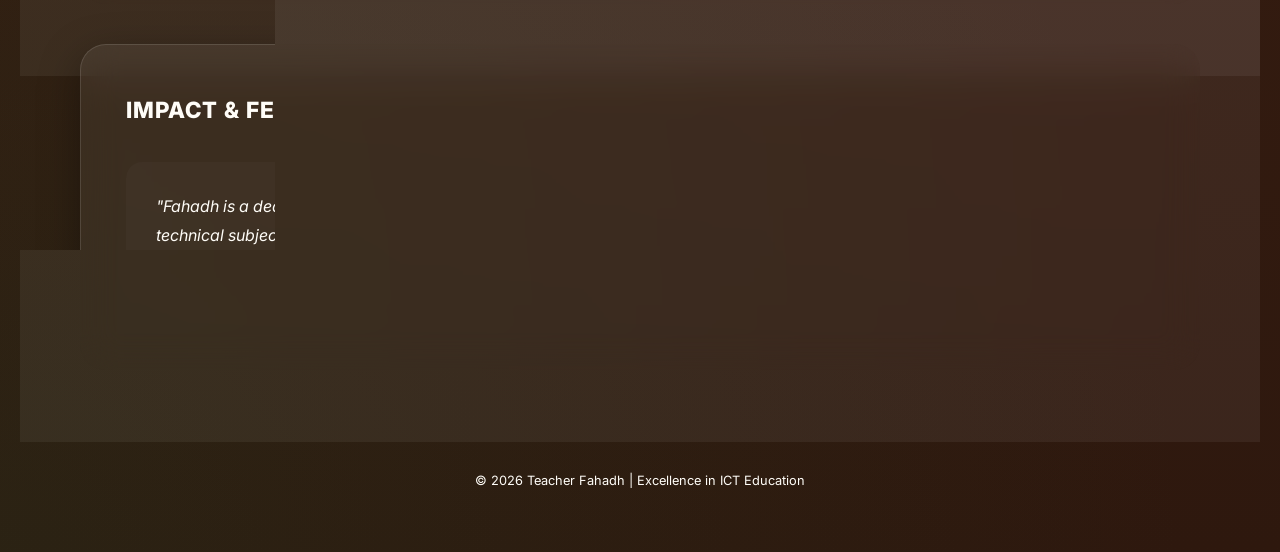
==== commit 160ad695: "Refactor about.html structure and content" ====
--- a/about.html
+++ b/about.html
@@ -1,109 +1,120 @@
-<!DOCTYPE html>  <html lang="en">  
-<head>  
-    <meta charset="UTF-8">  
-    <meta name="viewport" content="width=device-width, initial-scale=1.0">  
-    <title>About | Teacher Fahadh</title>  
-    <link rel="stylesheet" href="style.css">  
-    <link rel="stylesheet" href="https://cdnjs.cloudflare.com/ajax/libs/font-awesome/6.4.0/css/all.min.css">  
-</head>  
-<body>  <nav>  
-    <a href="index.html">Home</a>  
-    <a href="about.html" class="active">About</a>  
-    <a href="experience.html">Experience</a>  
-    <a href="contact.html">Contact</a>  
-</nav>  <header class="container">  
-    <img src="profile.jpg" alt="Teacher Fahadh">  
-    <h1>About Me</h1>  
-    <span class="title-tag">ICT Coach | Pearson Edexcel Specialist</span>  
-</header>  <div class="container">  <div class="glass-section">  
-    <h2 class="section-title">Teaching Philosophy</h2>  
-    <p style="font-size: 1.15rem; color: var(--text-dim); text-align: justify;">  
-        I believe that technology is the cornerstone of modern education. My approach focuses on bridging the gap between theoretical knowledge and practical application, ensuring students are not just computer literate, but digital innovators. As an <strong>ICT Teacher</strong>, I am dedicated to fostering environments that encourage curiosity, ethical digital citizenship, and technical mastery.  
-    </p>  
-</div>  
+<!DOCTYPE html>
+<html lang="en">
+<head>
+    <meta charset="UTF-8">
+    <meta name="viewport" content="width=device-width, initial-scale=1.0">
+    <title>About | Teacher Fahadh</title>
+    <link rel="stylesheet" href="style.css">
+    <link rel="stylesheet" href="https://cdnjs.cloudflare.com/ajax/libs/font-awesome/6.4.0/css/all.min.css">
+</head>
+<body>
 
-<div class="glass-section">  
-    <h2 class="section-title">Expertise & Skills</h2>  
-    <div class="tech-tags">  
-        <span class="tech-tag">Pearson Edexcel ICT</span>  
-        <span class="tech-tag">Coding (Python & Scratch)</span>  
-        <span class="tech-tag">Web Development (HTML/CSS/JS)</span>  
-        <span class="tech-tag">Google Classroom Mastery</span>  
-        <span class="tech-tag">Database Management</span>  
-        <span class="tech-tag">Graphic Design (Canva/PS)</span>  
-        <span class="tech-tag">Cyber Security Basics</span>  
-        <span class="tech-tag">Cloud Infrastructure</span>  
-    </div>  
-</div>  
+<nav>
+    <a href="index.html">Home</a>
+    <a href="about.html" class="active">About</a>
+    <a href="experience.html">Experience</a>
+    <a href="contact.html">Contact</a>
+</nav>
 
-<div class="glass-section">  
-    <h2 class="section-title">Active ICT Projects</h2>  
-    <div style="display: grid; grid-template-columns: repeat(auto-fit, minmax(280px, 1fr)); gap: 15px;">  
-        <div style="padding: 15px; background: rgba(255,255,255,0.02); border: 1px solid var(--glass-border); border-radius: 12px; color: var(--text-dim); display: flex; align-items: center;">  
-            <i class="fa-solid fa-circle-check" style="color: var(--accent); margin-right: 15px;"></i> Digital Learning Platform Setup  
-        </div>  
-        <div style="padding: 15px; background: rgba(255,255,255,0.02); border: 1px solid var(--glass-border); border-radius: 12px; color: var(--text-dim); display: flex; align-items: center;">  
-            <i class="fa-solid fa-circle-check" style="color: var(--accent); margin-right: 15px;"></i> ICT Resource Repository  
-        </div>  
-        <div style="padding: 15px; background: rgba(255,255,255,0.02); border: 1px solid var(--glass-border); border-radius: 12px; color: var(--text-dim); display: flex; align-items: center;">  
-            <i class="fa-solid fa-circle-check" style="color: var(--accent); margin-right: 15px;"></i> Advanced Spreadsheet Analysis  
-        </div>  
-        <div style="padding: 15px; background: rgba(255,255,255,0.02); border: 1px solid var(--glass-border); border-radius: 12px; color: var(--text-dim); display: flex; align-items: center;">  
-            <i class="fa-solid fa-circle-check" style="color: var(--accent); margin-right: 15px;"></i> Student Coding Bootcamps  
-        </div>  
-        <div style="padding: 15px; background: rgba(255,255,255,0.02); border: 1px solid var(--glass-border); border-radius: 12px; color: var(--text-dim); display: flex; align-items: center;">  
-            <i class="fa-solid fa-circle-check" style="color: var(--accent); margin-right: 15px;"></i> LMS Optimization Projects  
-        </div>  
-        <div style="padding: 15px; background: rgba(255,255,255,0.02); border: 1px solid var(--glass-border); border-radius: 12px; color: var(--text-dim); display: flex; align-items: center;">  
-            <i class="fa-solid fa-circle-check" style="color: var(--accent); margin-right: 15px;"></i> Digital Presentation Series  
-        </div>  
-        <div style="padding: 15px; background: rgba(255,255,255,0.02); border: 1px solid var(--glass-border); border-radius: 12px; color: var(--text-dim); display: flex; align-items: center;">  
-            <i class="fa-solid fa-circle-check" style="color: var(--accent); margin-right: 15px;"></i> ICT Digital Club Leadership  
-        </div>  
-        <div style="padding: 15px; background: rgba(255,255,255,0.02); border: 1px solid var(--glass-border); border-radius: 12px; color: var(--text-dim); display: flex; align-items: center;">  
-            <i class="fa-solid fa-circle-check" style="color: var(--accent); margin-right: 15px;"></i> School Web Infrastructure  
-        </div>  
-    </div>  
-</div>  
+<header class="container">
+    <img src="profile.jpg" alt="Teacher Fahadh">
+    <h1>About Me</h1>
+    <span class="title-tag">ICT Coach | Pearson Edexcel Specialist</span>
+</header>
 
-<div class="glass-section">  
-    <h2 class="section-title">Academic Credentials</h2>  
-    <div style="display: grid; grid-template-columns: repeat(auto-fit, minmax(280px, 1fr)); gap: 25px;">  
-        <div style="border: 1px solid var(--glass-border); padding: 25px; border-radius: 16px; text-align: center; background: rgba(255,255,255,0.01);">  
-            <i class="fa-solid fa-graduation-cap" style="font-size: 2.5rem; color: var(--accent); margin-bottom: 15px; display: block;"></i>  
-            <h4 style="font-size: 1rem; margin-bottom: 8px;">Bachelor of Business Information Technology (BBIT)</h4>  
-            <p style="font-size: 0.85rem; color: var(--text-dim);">Jomo Kenyatta University of Agriculture and Technology</p>  
-        </div>  
-        <div style="border: 1px solid var(--glass-border); padding: 25px; border-radius: 16px; text-align: center; background: rgba(255,255,255,0.01);">  
-            <i class="fa-solid fa-school" style="font-size: 2.5rem; color: var(--accent); margin-bottom: 15px; display: block;"></i>  
-            <h4 style="font-size: 1rem; margin-bottom: 8px;">High School Academic Background</h4>  
-            <p style="font-size: 0.85rem; color: var(--text-dim);">Secondary Education & Foundation Studies</p>  
-        </div>  
-        <div style="border: 1px solid var(--glass-border); padding: 25px; border-radius: 16px; text-align: center; background: rgba(255,255,255,0.01);">  
-            <i class="fa-solid fa-globe" style="font-size: 2.5rem; color: var(--accent); margin-bottom: 15px; display: block;"></i>  
-            <h4 style="font-size: 1rem; margin-bottom: 8px;">Ecommerce Web Design & Entrepreneurship</h4>  
-            <p style="font-size: 0.85rem; color: var(--text-dim);">Advanced Digital Implementation & Business Strategy</p>  
-        </div>  
-    </div>  
-</div>  
+<div class="container">
 
-<div class="glass-section">  
-    <h2 class="section-title">Impact & Feedback</h2>  
-    <div style="display: grid; grid-template-columns: repeat(auto-fit, minmax(300px, 1fr)); gap: 20px;">  
-        <div style="padding: 30px; border-radius: 16px; background: rgba(255,255,255,0.02); border-left: 4px solid var(--accent);">  
-            <p style="font-style: italic; color: var(--text-dim); margin-bottom: 15px;">"Fahadh is a dedicated professional who makes complex technical subjects easy for students to grasp."</p>  
-            <span style="font-weight: 700; color: var(--accent-blue); font-size: 0.8rem; text-transform: uppercase;">- School Administrator</span>  
-        </div>  
-        <div style="padding: 30px; border-radius: 16px; background: rgba(255,255,255,0.02); border-left: 4px solid var(--accent);">  
-            <p style="font-style: italic; color: var(--text-dim); margin-bottom: 15px;">"A leader in implementing digital learning standards across the department."</p>  
-            <span style="font-weight: 700; color: var(--accent-blue); font-size: 0.8rem; text-transform: uppercase;">- Senior Teacher</span>  
-        </div>  
-    </div>  
-</div>  
+    <div class="glass-section">
+        <h2 class="section-title">Teaching Philosophy</h2>
+        <p style="font-size: 1.15rem; color: var(--text-dim); text-align: justify;">
+            I believe that technology is the cornerstone of modern education. My approach focuses on bridging the gap between theoretical knowledge and practical application, ensuring students are not just computer literate, but digital innovators. As an <strong>ICT Teacher</strong>, I am dedicated to fostering environments that encourage curiosity, ethical digital citizenship, and technical mastery.
+        </p>
+    </div>
 
-<footer style="padding: 60px 0; text-align: center; color: var(--text-dim); font-size: 0.8rem;">  
-    <p>© 2026 Teacher Fahadh | Excellence in ICT Education</p>  
-</footer>
+    <div class="glass-section">
+        <h2 class="section-title">Expertise & Skills</h2>
+        <div class="tech-tags">
+            <span class="tech-tag">Pearson Edexcel ICT</span>
+            <span class="tech-tag">Coding (Python & Scratch)</span>
+            <span class="tech-tag">Web Development (HTML/CSS/JS)</span>
+            <span class="tech-tag">Google Classroom Mastery</span>
+            <span class="tech-tag">Database Management</span>
+            <span class="tech-tag">Graphic Design (Canva/PS)</span>
+            <span class="tech-tag">Cyber Security Basics</span>
+            <span class="tech-tag">Cloud Infrastructure</span>
+        </div>
+    </div>
 
-</div>  </body>  
+    <div class="glass-section">
+        <h2 class="section-title">Active ICT Projects</h2>
+        <div style="display: grid; grid-template-columns: repeat(auto-fit, minmax(280px, 1fr)); gap: 15px;">
+            <div style="padding: 15px; background: rgba(255,255,255,0.02); border: 1px solid var(--glass-border); border-radius: 12px; color: var(--text-dim); display: flex; align-items: center;">
+                <i class="fa-solid fa-circle-check" style="color: var(--accent); margin-right: 15px;"></i> Digital Learning Platform Setup
+            </div>
+            <div style="padding: 15px; background: rgba(255,255,255,0.02); border: 1px solid var(--glass-border); border-radius: 12px; color: var(--text-dim); display: flex; align-items: center;">
+                <i class="fa-solid fa-circle-check" style="color: var(--accent); margin-right: 15px;"></i> ICT Resource Repository
+            </div>
+            <div style="padding: 15px; background: rgba(255,255,255,0.02); border: 1px solid var(--glass-border); border-radius: 12px; color: var(--text-dim); display: flex; align-items: center;">
+                <i class="fa-solid fa-circle-check" style="color: var(--accent); margin-right: 15px;"></i> Advanced Spreadsheet Analysis
+            </div>
+            <div style="padding: 15px; background: rgba(255,255,255,0.02); border: 1px solid var(--glass-border); border-radius: 12px; color: var(--text-dim); display: flex; align-items: center;">
+                <i class="fa-solid fa-circle-check" style="color: var(--accent); margin-right: 15px;"></i> Student Coding Bootcamps
+            </div>
+            <div style="padding: 15px; background: rgba(255,255,255,0.02); border: 1px solid var(--glass-border); border-radius: 12px; color: var(--text-dim); display: flex; align-items: center;">
+                <i class="fa-solid fa-circle-check" style="color: var(--accent); margin-right: 15px;"></i> LMS Optimization Projects
+            </div>
+            <div style="padding: 15px; background: rgba(255,255,255,0.02); border: 1px solid var(--glass-border); border-radius: 12px; color: var(--text-dim); display: flex; align-items: center;">
+                <i class="fa-solid fa-circle-check" style="color: var(--accent); margin-right: 15px;"></i> Digital Presentation Series
+            </div>
+            <div style="padding: 15px; background: rgba(255,255,255,0.02); border: 1px solid var(--glass-border); border-radius: 12px; color: var(--text-dim); display: flex; align-items: center;">
+                <i class="fa-solid fa-circle-check" style="color: var(--accent); margin-right: 15px;"></i> ICT Digital Club Leadership
+            </div>
+            <div style="padding: 15px; background: rgba(255,255,255,0.02); border: 1px solid var(--glass-border); border-radius: 12px; color: var(--text-dim); display: flex; align-items: center;">
+                <i class="fa-solid fa-circle-check" style="color: var(--accent); margin-right: 15px;"></i> School Web Infrastructure
+            </div>
+        </div>
+    </div>
+
+    <div class="glass-section">
+        <h2 class="section-title">Academic Credentials</h2>
+        <div style="display: grid; grid-template-columns: repeat(auto-fit, minmax(280px, 1fr)); gap: 25px;">
+            <div style="border: 1px solid var(--glass-border); padding: 25px; border-radius: 16px; text-align: center; background: rgba(255,255,255,0.01);">
+                <i class="fa-solid fa-graduation-cap" style="font-size: 2.5rem; color: var(--accent); margin-bottom: 15px; display: block;"></i>
+                <h4 style="font-size: 1rem; margin-bottom: 8px;">Bachelor of Business Information Technology (BBIT)</h4>
+                <p style="font-size: 0.85rem; color: var(--text-dim);">Jomo Kenyatta University of Agriculture and Technology</p>
+            </div>
+            <div style="border: 1px solid var(--glass-border); padding: 25px; border-radius: 16px; text-align: center; background: rgba(255,255,255,0.01);">
+                <i class="fa-solid fa-school" style="font-size: 2.5rem; color: var(--accent); margin-bottom: 15px; display: block;"></i>
+                <h4 style="font-size: 1rem; margin-bottom: 8px;">High School Academic Background</h4>
+                <p style="font-size: 0.85rem; color: var(--text-dim);">Secondary Education & Foundation Studies</p>
+            </div>
+            <div style="border: 1px solid var(--glass-border); padding: 25px; border-radius: 16px; text-align: center; background: rgba(255,255,255,0.01);">
+                <i class="fa-solid fa-globe" style="font-size: 2.5rem; color: var(--accent); margin-bottom: 15px; display: block;"></i>
+                <h4 style="font-size: 1rem; margin-bottom: 8px;">Ecommerce Web Design & Entrepreneurship</h4>
+                <p style="font-size: 0.85rem; color: var(--text-dim);">Advanced Digital Implementation & Business Strategy</p>
+            </div>
+        </div>
+    </div>
+
+    <div class="glass-section">
+        <h2 class="section-title">Impact & Feedback</h2>
+        <div style="display: grid; grid-template-columns: repeat(auto-fit, minmax(300px, 1fr)); gap: 20px;">
+            <div style="padding: 30px; border-radius: 16px; background: rgba(255,255,255,0.02); border-left: 4px solid var(--accent);">
+                <p style="font-style: italic; color: var(--text-dim); margin-bottom: 15px;">"Fahadh is a dedicated professional who makes complex technical subjects easy for students to grasp."</p>
+                <span style="font-weight: 700; color: var(--accent-blue); font-size: 0.8rem; text-transform: uppercase;">- School Administrator</span>
+            </div>
+            <div style="padding: 30px; border-radius: 16px; background: rgba(255,255,255,0.02); border-left: 4px solid var(--accent);">
+                <p style="font-style: italic; color: var(--text-dim); margin-bottom: 15px;">"A leader in implementing digital learning standards across the department."</p>
+                <span style="font-weight: 700; color: var(--accent-blue); font-size: 0.8rem; text-transform: uppercase;">- Senior Teacher</span>
+            </div>
+        </div>
+    </div>
+
+    <footer style="padding: 60px 0; text-align: center; color: var(--text-dim); font-size: 0.8rem;">
+        <p>© 2026 Teacher Fahadh | Excellence in ICT Education</p>
+    </footer>
+
+</div>
+
+</body>
 </html>
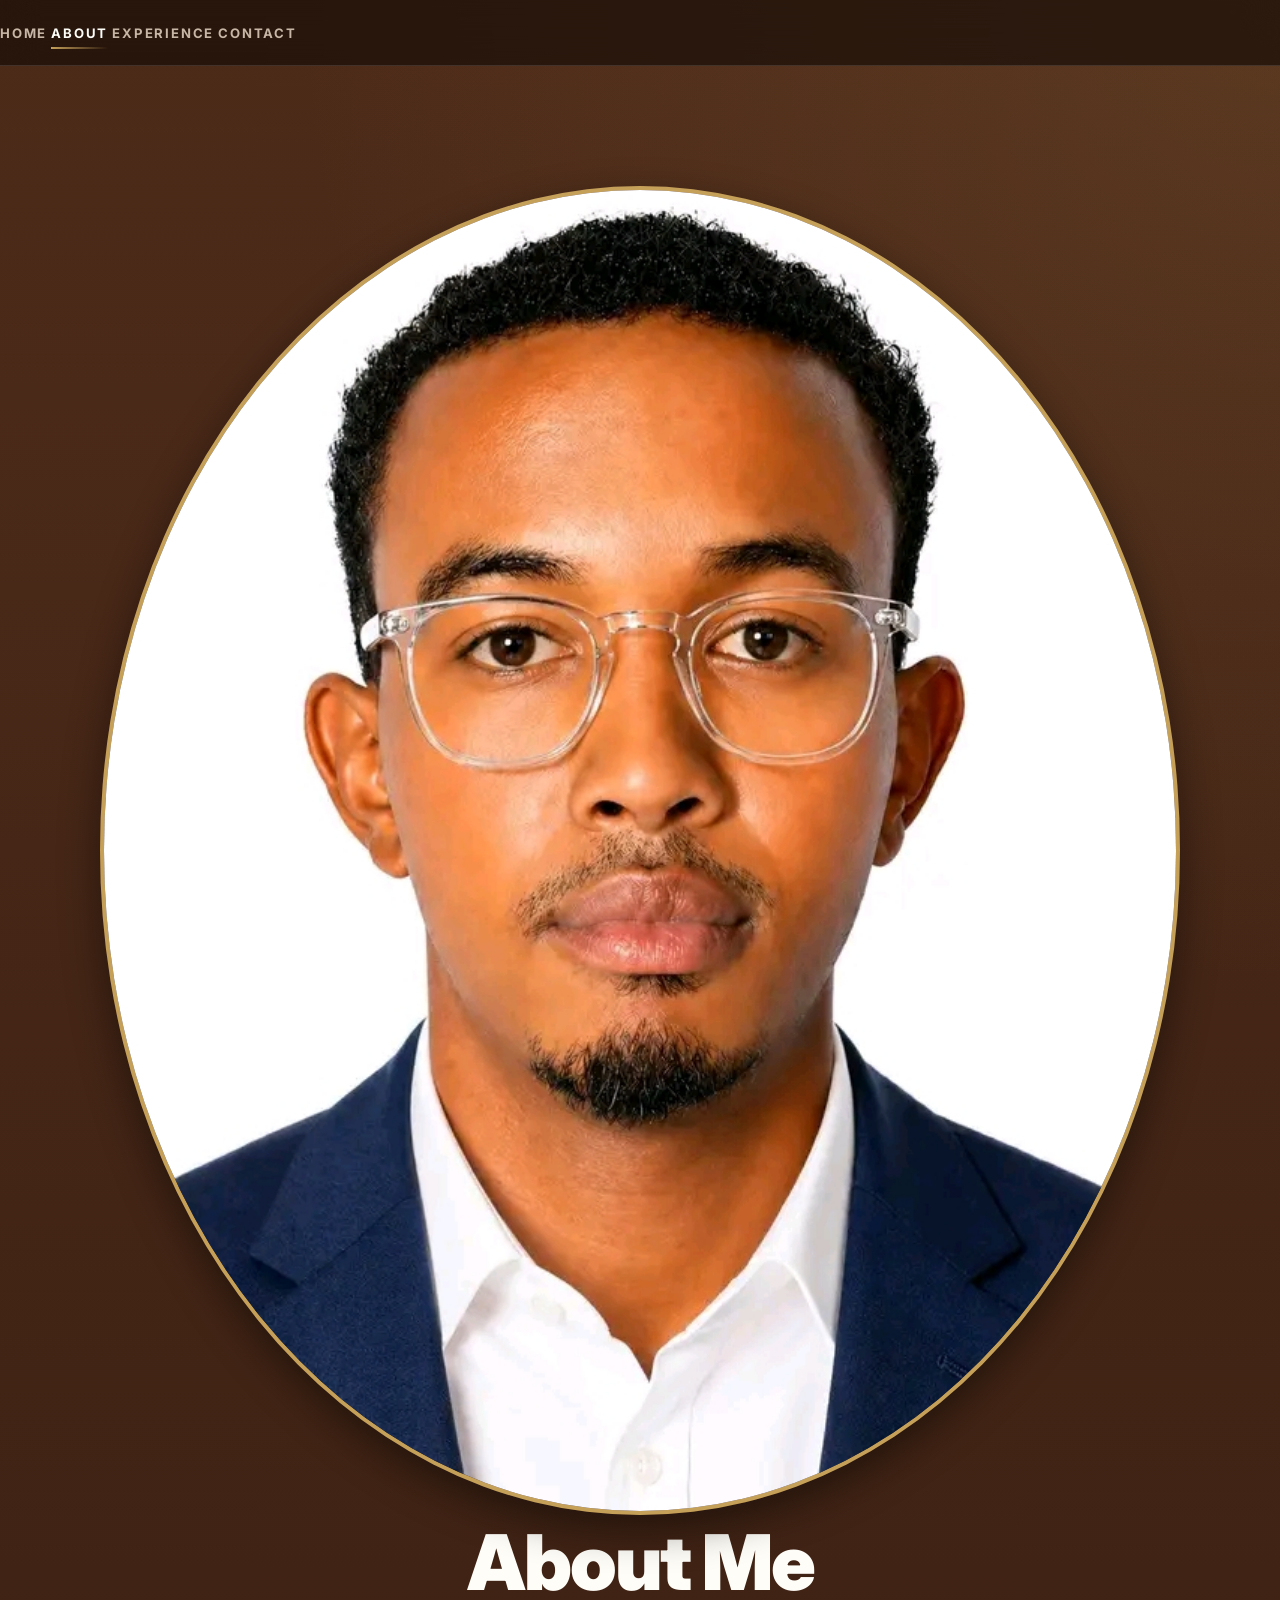
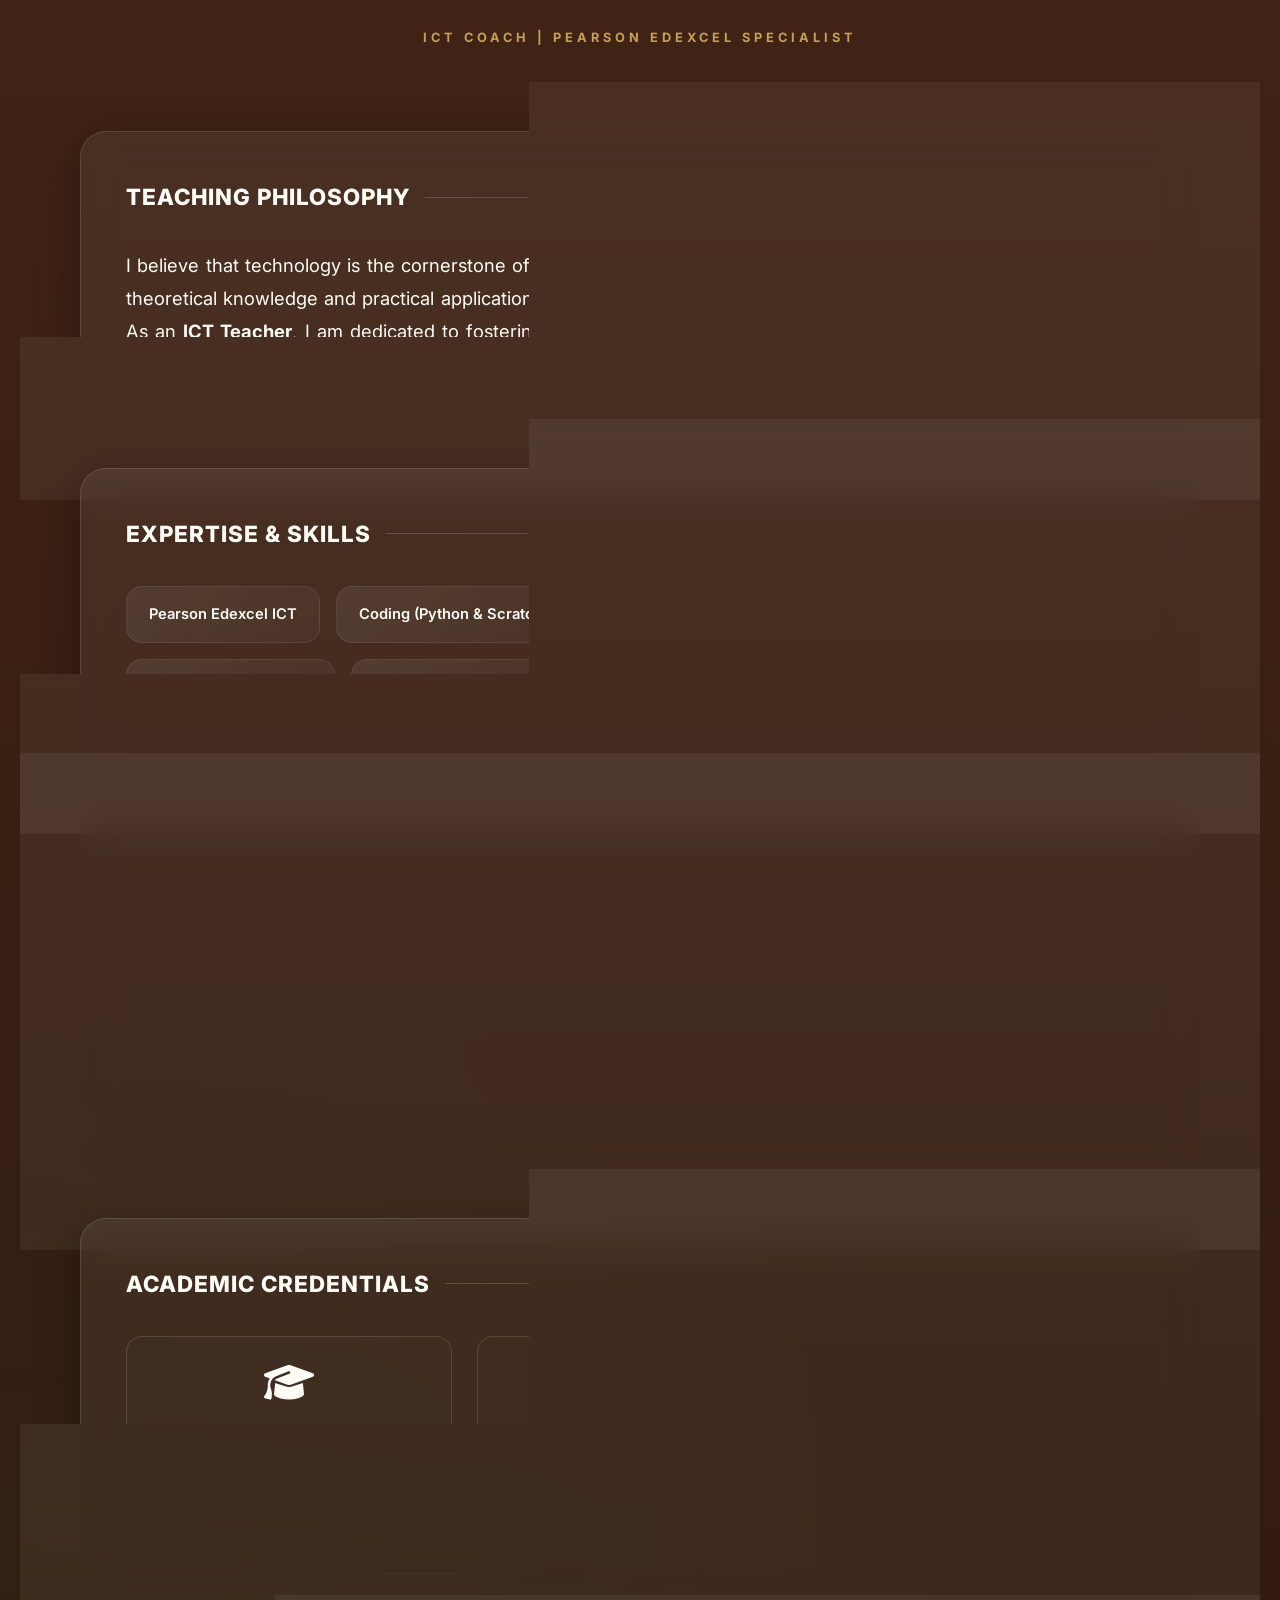
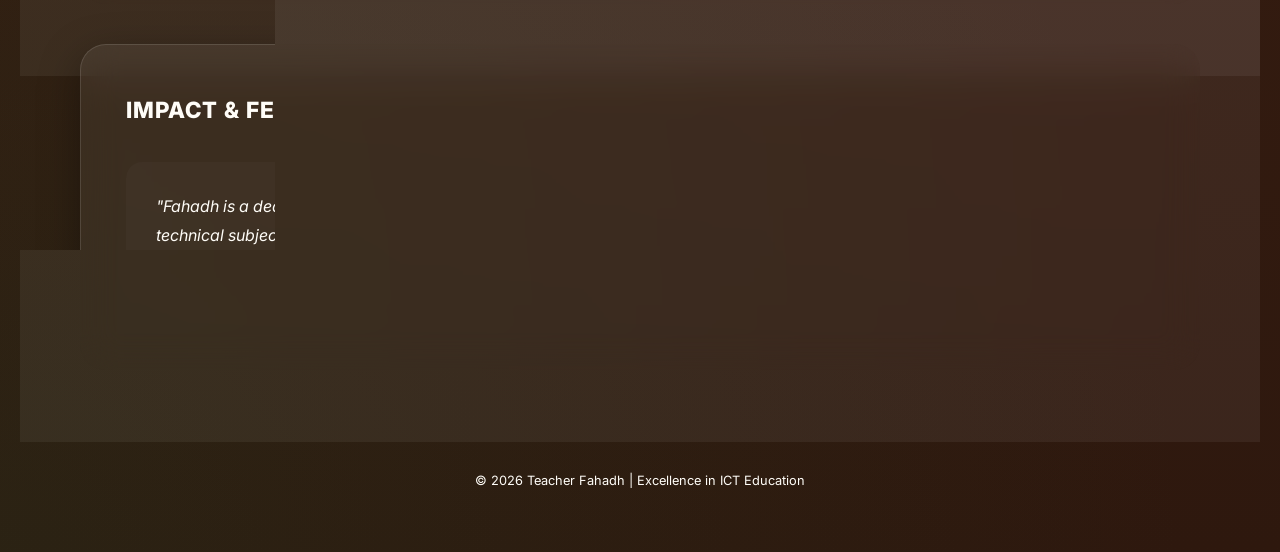
==== commit 5462f034: "Update educational background details in about.html" ====
--- a/about.html
+++ b/about.html
@@ -81,17 +81,17 @@
             <div style="border: 1px solid var(--glass-border); padding: 25px; border-radius: 16px; text-align: center; background: rgba(255,255,255,0.01);">
                 <i class="fa-solid fa-graduation-cap" style="font-size: 2.5rem; color: var(--accent); margin-bottom: 15px; display: block;"></i>
                 <h4 style="font-size: 1rem; margin-bottom: 8px;">Bachelor of Business Information Technology (BBIT)</h4>
-                <p style="font-size: 0.85rem; color: var(--text-dim);">Jomo Kenyatta University of Agriculture and Technology</p>
+                <p style="font-size: 0.85rem; color: var(--text-dim);">Jomo Kenyatta University of Agriculture and Technology(JKUAT)</p>
             </div>
             <div style="border: 1px solid var(--glass-border); padding: 25px; border-radius: 16px; text-align: center; background: rgba(255,255,255,0.01);">
                 <i class="fa-solid fa-school" style="font-size: 2.5rem; color: var(--accent); margin-bottom: 15px; display: block;"></i>
-                <h4 style="font-size: 1rem; margin-bottom: 8px;">High School Academic Background</h4>
-                <p style="font-size: 0.85rem; color: var(--text-dim);">Secondary Education & Foundation Studies</p>
+                <h4 style="font-size: 1rem; margin-bottom: 8px;">Kenya Certificate of Secondary Education(KCSE)</h4>
+                <p style="font-size: 0.85rem; color: var(--text-dim);">Pesoda Annex High School, Migori Kenya</p>
             </div>
             <div style="border: 1px solid var(--glass-border); padding: 25px; border-radius: 16px; text-align: center; background: rgba(255,255,255,0.01);">
                 <i class="fa-solid fa-globe" style="font-size: 2.5rem; color: var(--accent); margin-bottom: 15px; display: block;"></i>
                 <h4 style="font-size: 1rem; margin-bottom: 8px;">Ecommerce Web Design & Entrepreneurship</h4>
-                <p style="font-size: 0.85rem; color: var(--text-dim);">Advanced Digital Implementation & Business Strategy</p>
+                <p style="font-size: 0.85rem; color: var(--text-dim);">East Africa Solution, Nairobi Kenya</p>
             </div>
         </div>
     </div>
--- a/style.css
+++ b/style.css
@@ -72,10 +72,9 @@
     margin:auto;
 }
 
-/* NAVBAR */
+/* NAV */
 
 nav{
-
     position:sticky;
     top:0;
     z-index:999;
@@ -90,7 +89,6 @@
 }
 
 nav .container{
-
     display:flex;
     justify-content:center;
     gap:30px;
@@ -98,29 +96,23 @@
 }
 
 nav a{
-
     color:var(--text-muted);
-
     text-decoration:none;
 
     font-size:.82rem;
     font-weight:700;
 
     letter-spacing:1.8px;
-
     text-transform:uppercase;
 
     position:relative;
-
     transition:var(--transition);
 }
 
 nav a::after{
-
     content:"";
 
     position:absolute;
-
     left:0;
     bottom:-8px;
 
@@ -146,17 +138,14 @@
     width:100%;
 }
 
-/* HEADER */
+/* HERO */
 
 header{
-
     padding:120px 20px 80px;
-
     text-align:center;
 }
 
 .profile-wrapper{
-
     position:relative;
 
     width:170px;
@@ -166,7 +155,6 @@
 }
 
 .profile-wrapper::before{
-
     content:"";
 
     position:absolute;
@@ -182,19 +170,16 @@
     var(--green));
 
     opacity:.6;
-
     filter:blur(18px);
 }
 
 header img{
-
     width:100%;
     height:100%;
 
     object-fit:cover;
 
     border-radius:50%;
-
     border:4px solid var(--gold);
 
     position:relative;
@@ -211,20 +196,16 @@
 }
 
 header h1{
-
     font-size:clamp(2.8rem,6vw,5rem);
-
     font-weight:900;
 
     line-height:1.05;
-
     letter-spacing:-2px;
 
     margin-bottom:18px;
 }
 
 .title-tag{
-
     display:inline-block;
 
     color:var(--gold);
@@ -233,7 +214,6 @@
     font-weight:700;
 
     letter-spacing:4px;
-
     text-transform:uppercase;
 }
 
@@ -263,13 +243,11 @@
 }
 
 .glass-section:hover{
-
     transform:translateY(-5px);
-
     box-shadow:var(--shadow-hover);
 }
 
-/* SECTION TITLE */
+/* TITLES */
 
 .section-title{
 
@@ -300,18 +278,109 @@
     transparent);
 }
 
-/* PARAGRAPH */
-
-.paragraph-text{
-
-    font-size:1.15rem;
-
-    color:var(--text-soft);
-
-    text-align:justify;
-}
-
-/* TECH TAGS */
+/* QUOTE */
+
+.quote-box{
+
+    margin-top:30px;
+    padding:25px;
+
+    border-left:2px solid var(--gold);
+
+    background:
+    rgba(255,255,255,0.03);
+
+    border-radius:0 18px 18px 0;
+}
+
+.quote-box p{
+    font-style:italic;
+}
+
+.quote-box span{
+
+    display:block;
+    margin-top:10px;
+
+    color:var(--gold);
+
+    font-size:.8rem;
+    font-weight:800;
+
+    text-transform:uppercase;
+}
+
+/* TECHNICAL COMPETENCY */
+
+.skill-card{
+
+    padding:25px;
+
+    margin-bottom:22px;
+
+    background:
+    linear-gradient(
+    135deg,
+    rgba(255,255,255,0.05),
+    rgba(255,255,255,0.02));
+
+    border:1px solid rgba(255,255,255,0.08);
+
+    border-radius:22px;
+
+    transition:var(--transition);
+}
+
+.skill-card:hover{
+    transform:translateY(-6px);
+
+    border-color:
+    rgba(197,160,89,.45);
+
+    background:
+    rgba(255,255,255,0.07);
+}
+
+.skill-info{
+
+    display:flex;
+    justify-content:space-between;
+
+    margin-bottom:15px;
+
+    font-weight:700;
+}
+
+.progress-bg{
+
+    width:100%;
+    height:14px;
+
+    background:
+    rgba(255,255,255,0.06);
+
+    border-radius:20px;
+
+    overflow:hidden;
+}
+
+.progress-fill{
+
+    height:100%;
+
+    border-radius:20px;
+
+    background:
+    linear-gradient(
+    90deg,
+    var(--gold),
+    var(--green));
+
+    box-shadow:
+    0 0 15px rgba(197,160,89,.45);
+}
+
+/* TECH STACK */
 
 .tech-tags{
 
@@ -358,222 +427,382 @@
     0 12px 28px rgba(0,0,0,.28);
 }
 
-/* PROJECTS */
-
-.projects-grid{
+/* STAT BAR */
+
+.stat-bar{
+
+    display:grid;
+
+    grid-template-columns:
+    repeat(auto-fit,minmax(220px,1fr));
+
+    gap:22px;
+
+    margin-bottom:40px;
+}
+
+.stat-pill{
+
+    position:relative;
+
+    text-align:center;
+
+    padding:35px 25px;
+
+    border-radius:24px;
+
+    background:
+    linear-gradient(
+    180deg,
+    rgba(255,255,255,0.07),
+    rgba(255,255,255,0.03));
+
+    border:1px solid rgba(255,255,255,0.08);
+
+    overflow:hidden;
+
+    transition:var(--transition);
+}
+
+.stat-pill::before{
+
+    content:"";
+
+    position:absolute;
+    top:0;
+    left:0;
+
+    width:100%;
+    height:4px;
+
+    background:
+    linear-gradient(
+    90deg,
+    var(--gold),
+    var(--green));
+}
+
+.stat-pill:hover{
+
+    transform:translateY(-8px);
+
+    border-color:
+    rgba(197,160,89,.35);
+
+    box-shadow:
+    0 20px 40px rgba(0,0,0,.35);
+}
+
+.stat-pill h3{
+
+    font-size:2.5rem;
+    font-weight:900;
+
+    margin-bottom:10px;
+
+    background:
+    linear-gradient(
+    135deg,
+    var(--gold-light),
+    #fff6dc);
+
+    -webkit-background-clip:text;
+    -webkit-text-fill-color:transparent;
+}
+
+.stat-pill span{
+
+    color:var(--text-muted);
+
+    font-size:.92rem;
+
+    letter-spacing:.5px;
+    text-transform:uppercase;
+}
+
+/* PROJECT */
+
+.project-box{
+
+    display:flex;
+    gap:25px;
+    align-items:center;
+}
+
+.project-icon{
+
+    background:var(--gold);
+    color:#000;
+
+    width:70px;
+    height:70px;
+
+    border-radius:18px;
+
+    display:flex;
+    align-items:center;
+    justify-content:center;
+
+    font-size:2rem;
+
+    flex-shrink:0;
+}
+
+.project-box h4{
+    font-size:1.2rem;
+    margin-bottom:8px;
+}
+
+.project-box p{
+    color:var(--text-soft);
+}
+
+.project-meta{
+
+    display:flex;
+    gap:15px;
+    flex-wrap:wrap;
+
+    margin-top:12px;
+
+    font-size:.82rem;
+    font-weight:700;
+
+    color:var(--gold-light);
+}
+
+/* WHY GRID */
+
+.why-grid{
 
     display:grid;
 
     grid-template-columns:
     repeat(auto-fit,minmax(280px,1fr));
 
+    gap:24px;
+
+    margin-bottom:40px;
+}
+
+.why-box{
+
+    padding:32px;
+
+    background:
+    rgba(255,255,255,0.04);
+
+    border:1px solid rgba(255,255,255,0.08);
+
+    border-radius:22px;
+
+    transition:var(--transition);
+}
+
+.why-box:hover{
+
+    transform:translateY(-8px);
+
+    border-color:
+    rgba(197,160,89,.45);
+
+    background:
+    rgba(255,255,255,0.07);
+}
+
+.why-box i{
+
+    font-size:2rem;
+
+    color:var(--gold);
+
+    margin-bottom:18px;
+}
+
+.why-box h4{
+    margin-bottom:10px;
+}
+
+.why-box p{
+    color:var(--text-muted);
+    font-size:.9rem;
+}
+
+/* CTA */
+
+.cta-box{
+
+    position:relative;
+
+    padding:60px 40px;
+
+    border-radius:32px;
+
+    text-align:center;
+
+    overflow:hidden;
+
+    background:
+    linear-gradient(
+    135deg,
+    rgba(197,160,89,0.12),
+    rgba(255,255,255,0.05));
+
+    border:1px solid rgba(255,255,255,0.08);
+
+    backdrop-filter:blur(18px);
+
+    box-shadow:
+    0 20px 50px rgba(0,0,0,0.35);
+
+    margin-bottom:50px;
+}
+
+.cta-box::before{
+
+    content:"";
+
+    position:absolute;
+    inset:0;
+
+    background:
+    radial-gradient(
+    circle at top right,
+    rgba(197,160,89,0.18),
+    transparent 35%),
+
+    radial-gradient(
+    circle at bottom left,
+    rgba(26,94,50,0.18),
+    transparent 35%);
+}
+
+.cta-box h2{
+
+    position:relative;
+
+    font-size:2.3rem;
+
+    margin-bottom:14px;
+
+    z-index:2;
+}
+
+.cta-box p{
+
+    position:relative;
+
+    color:var(--text-soft);
+
+    margin-bottom:30px;
+
+    z-index:2;
+}
+
+.cta-buttons{
+
+    position:relative;
+
+    display:flex;
+    justify-content:center;
     gap:15px;
-}
-
-.project-pill{
-
-    padding:18px;
+    flex-wrap:wrap;
+
+    z-index:2;
+}
+
+/* BUTTONS */
+
+.btn{
+
+    padding:15px 28px;
+
+    border-radius:16px;
+
+    text-decoration:none;
+
+    font-weight:700;
+
+    display:inline-flex;
+    align-items:center;
+    gap:10px;
+
+    transition:var(--transition);
+}
+
+.btn-outline{
+
+    border:1px solid rgba(255,255,255,0.2);
+
+    color:var(--white);
 
     background:
     rgba(255,255,255,0.03);
-
-    border:1px solid var(--glass-border);
-
-    border-radius:16px;
-
-    color:var(--text-soft);
+}
+
+.btn-outline:hover{
+
+    background:
+    rgba(255,255,255,0.08);
+
+    transform:translateY(-4px);
+}
+
+.btn-gold{
+
+    background:
+    linear-gradient(
+    135deg,
+    var(--gold),
+    var(--gold-light));
+
+    color:#3a1d0f;
+
+    box-shadow:
+    0 10px 25px rgba(197,160,89,.25);
+}
+
+.btn-gold:hover{
+
+    transform:translateY(-4px);
+
+    box-shadow:
+    0 15px 35px rgba(197,160,89,.35);
+}
+
+/* WHATSAPP */
+
+.whatsapp-float{
+
+    position:fixed;
+
+    right:24px;
+    bottom:24px;
+
+    width:65px;
+    height:65px;
+
+    border-radius:50%;
+
+    background:#25d366;
+    color:#fff;
 
     display:flex;
     align-items:center;
-
-    transition:var(--transition);
-}
-
-.project-pill:hover{
-
-    transform:translateY(-5px);
-
-    border-color:
-    rgba(197,160,89,.4);
-
-    background:
-    rgba(255,255,255,.06);
-}
-
-.project-pill i{
-
-    color:var(--gold);
-
-    margin-right:15px;
-}
-
-/* CREDENTIALS */
-
-.credentials-grid{
-
-    display:grid;
-
-    grid-template-columns:
-    repeat(auto-fit,minmax(280px,1fr));
-
-    gap:25px;
-}
-
-.credential-card{
-
-    position:relative;
-
-    min-height:320px;
-
-    border-radius:22px;
-
-    overflow:hidden;
-
-    border:1px solid var(--glass-border);
-
-    transition:var(--transition);
-
-    background-size:cover;
-    background-position:center;
-
-    display:flex;
-    align-items:flex-end;
+    justify-content:center;
+
+    font-size:32px;
+
+    z-index:1000;
 
     box-shadow:
-    0 10px 30px rgba(0,0,0,.25);
-}
-
-.credential-card:hover{
-
-    transform:translateY(-8px);
-
-    box-shadow:
-    0 18px 45px rgba(0,0,0,.45);
-
-    border-color:
-    rgba(197,160,89,.4);
-}
-
-.credential-1{
-    background-image:url('cert1.jpg');
-}
-
-.credential-2{
-    background-image:url('cert2.jpg');
-}
-
-.credential-3{
-    background-image:url('cert3.jpg');
-}
-
-.credential-overlay{
-
-    position:absolute;
-    inset:0;
-
-    background:
-    linear-gradient(
-    180deg,
-    rgba(0,0,0,0.15) 0%,
-    rgba(0,0,0,0.75) 75%,
-    rgba(0,0,0,0.92) 100%);
-}
-
-.credential-content{
-
-    position:relative;
-    z-index:2;
-
-    padding:28px;
-
-    width:100%;
-}
-
-.credential-icon{
-
-    font-size:2.3rem;
-
-    color:var(--gold-light);
-
-    margin-bottom:18px;
-
-    display:block;
-}
-
-.credential-content h4{
-
-    font-size:1.05rem;
-
-    line-height:1.5;
-
-    margin-bottom:10px;
-
-    color:var(--white);
-
-    font-weight:800;
-}
-
-.credential-content p{
-
-    font-size:.88rem;
-
-    color:var(--text-soft);
-
-    line-height:1.7;
-}
-
-/* FEEDBACK */
-
-.feedback-grid{
-
-    display:grid;
-
-    grid-template-columns:
-    repeat(auto-fit,minmax(300px,1fr));
-
-    gap:20px;
-}
-
-.feedback-card{
-
-    padding:30px;
-
-    border-radius:20px;
-
-    background:
-    rgba(255,255,255,0.03);
-
-    border-left:4px solid var(--gold);
-
-    transition:var(--transition);
-}
-
-.feedback-card:hover{
-
-    transform:translateY(-6px);
-
-    background:
-    rgba(255,255,255,0.05);
-}
-
-.feedback-card p{
-
-    font-style:italic;
-
-    color:var(--text-soft);
-
-    margin-bottom:15px;
-}
-
-.feedback-card span{
-
-    font-weight:700;
-
-    color:var(--gold-light);
-
-    font-size:.8rem;
-
-    text-transform:uppercase;
+    0 12px 30px rgba(0,0,0,.35);
+
+    transition:var(--transition);
+}
+
+.whatsapp-float:hover{
+    transform:scale(1.12) rotate(6deg);
 }
 
 /* FOOTER */
@@ -582,11 +811,11 @@
 
     text-align:center;
 
-    padding:60px 0;
+    padding:50px 20px;
 
     color:var(--text-muted);
 
-    font-size:.85rem;
+    font-size:.9rem;
 }
 
 /* SCROLLBAR */
@@ -624,6 +853,11 @@
 
     .glass-section{
         padding:28px;
+    }
+
+    .project-box{
+        flex-direction:column;
+        align-items:flex-start;
     }
 
     .profile-wrapper{
@@ -631,11 +865,22 @@
         height:140px;
     }
 
-    .credential-card{
-        min-height:280px;
+    .cta-box h2{
+        font-size:2rem;
     }
 
-    .credential-content{
-        padding:24px;
+    .btn{
+        width:100%;
+        justify-content:center;
     }
-}
+
+    .stat-pill h3{
+        font-size:2rem;
+    }
+
+    .whatsapp-float{
+        width:58px;
+        height:58px;
+        font-size:28px;
+    }
+}
